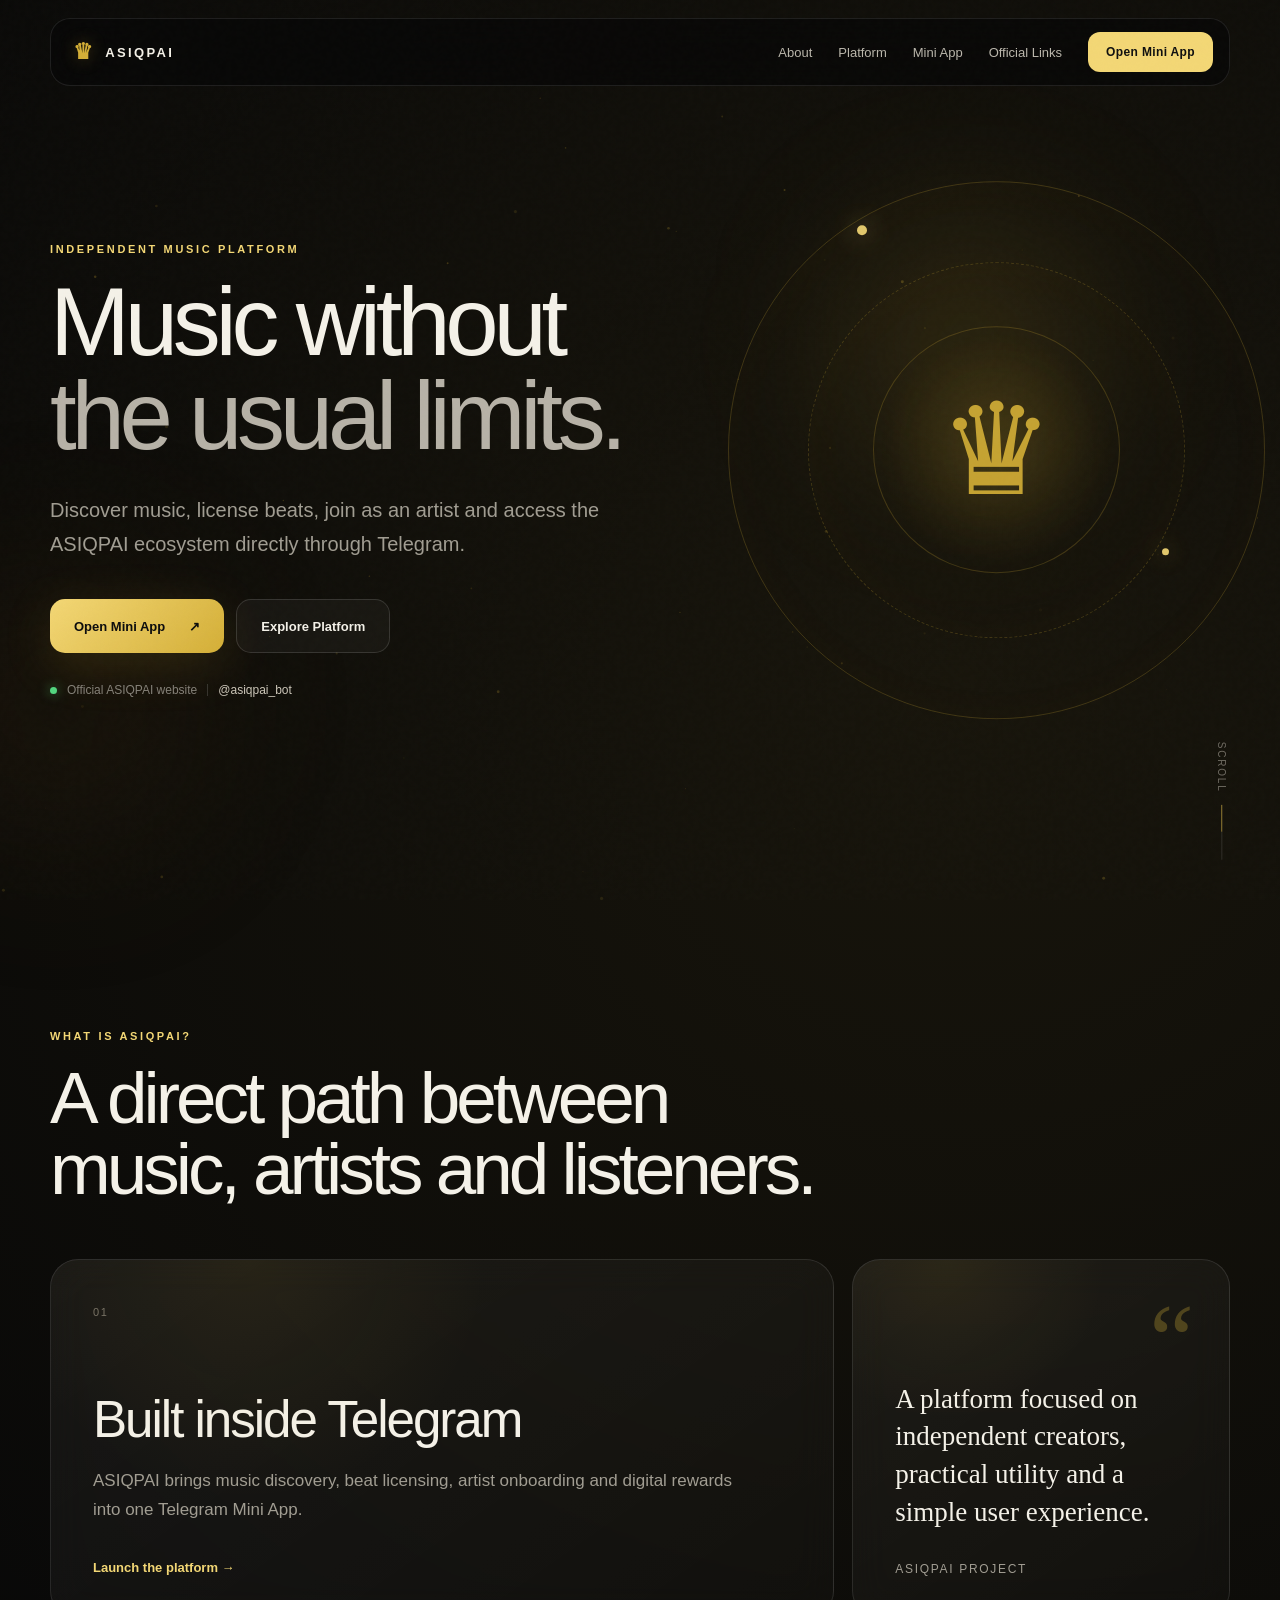
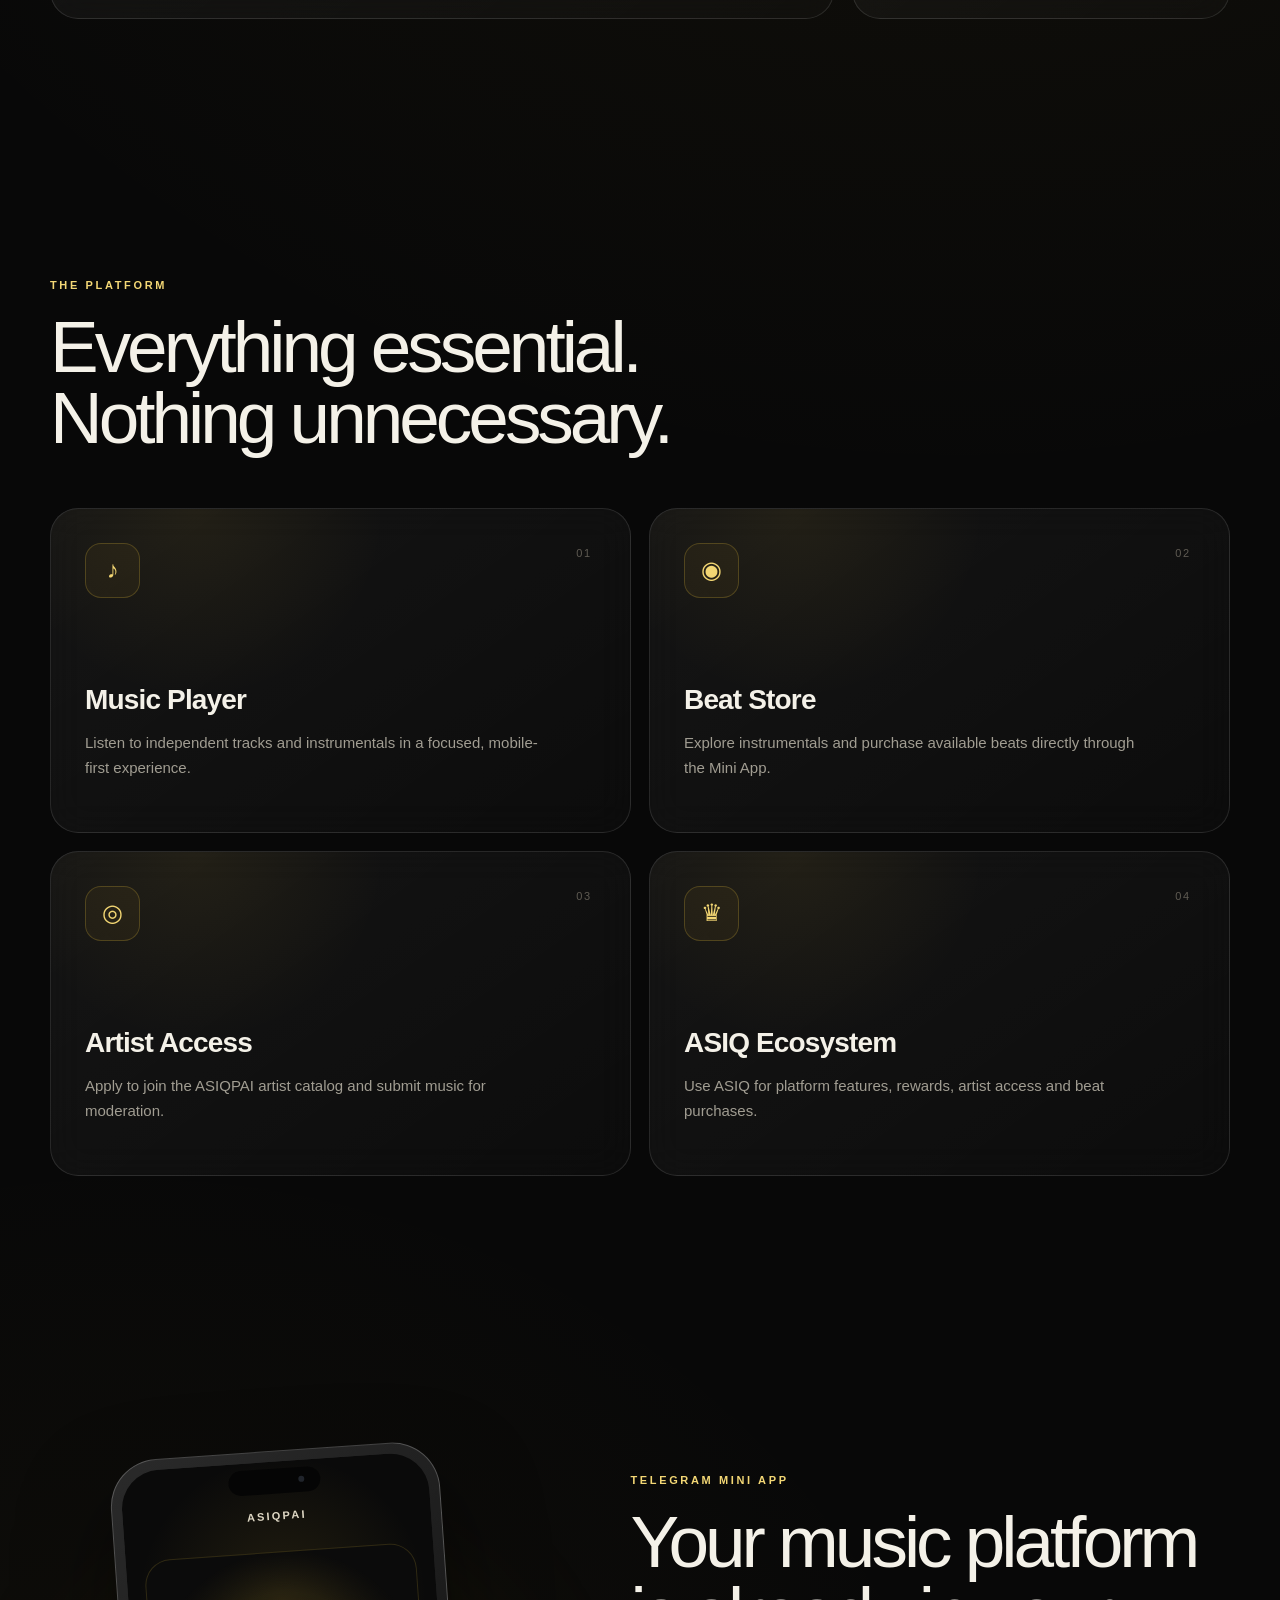
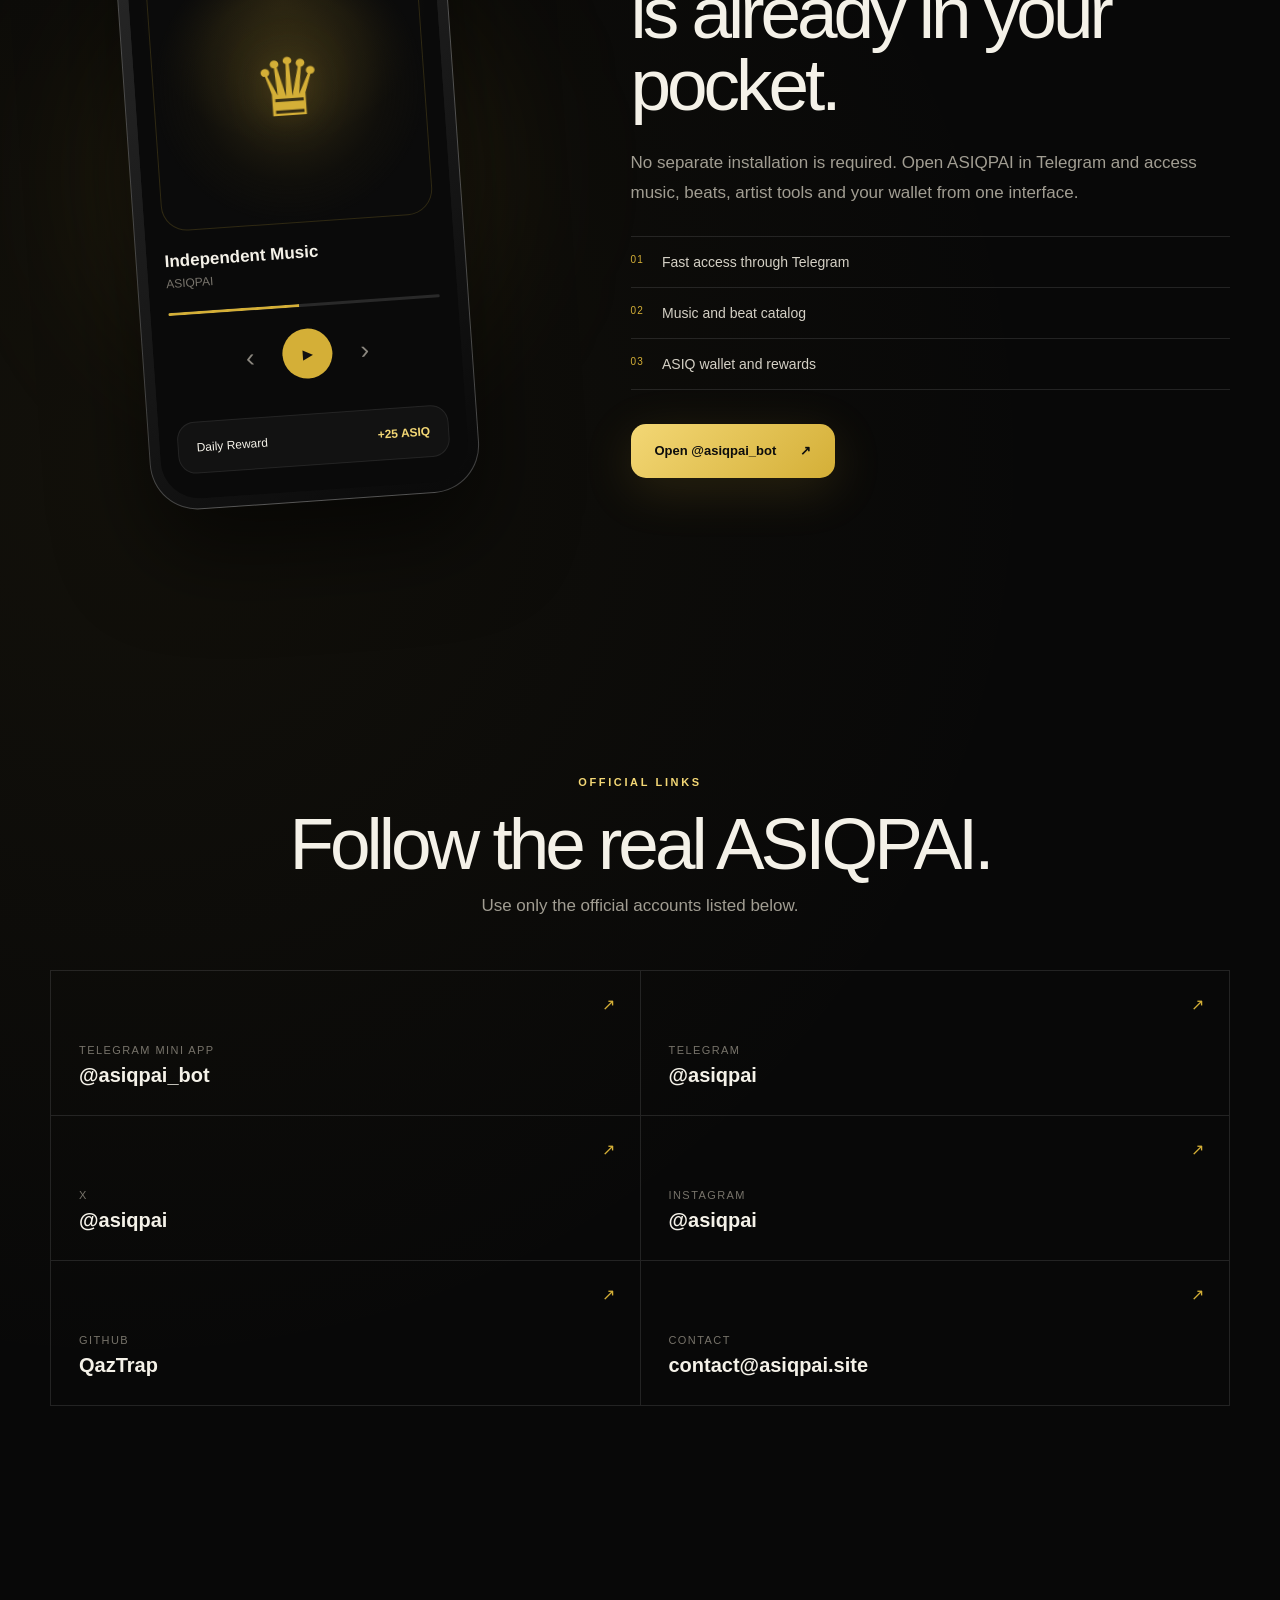
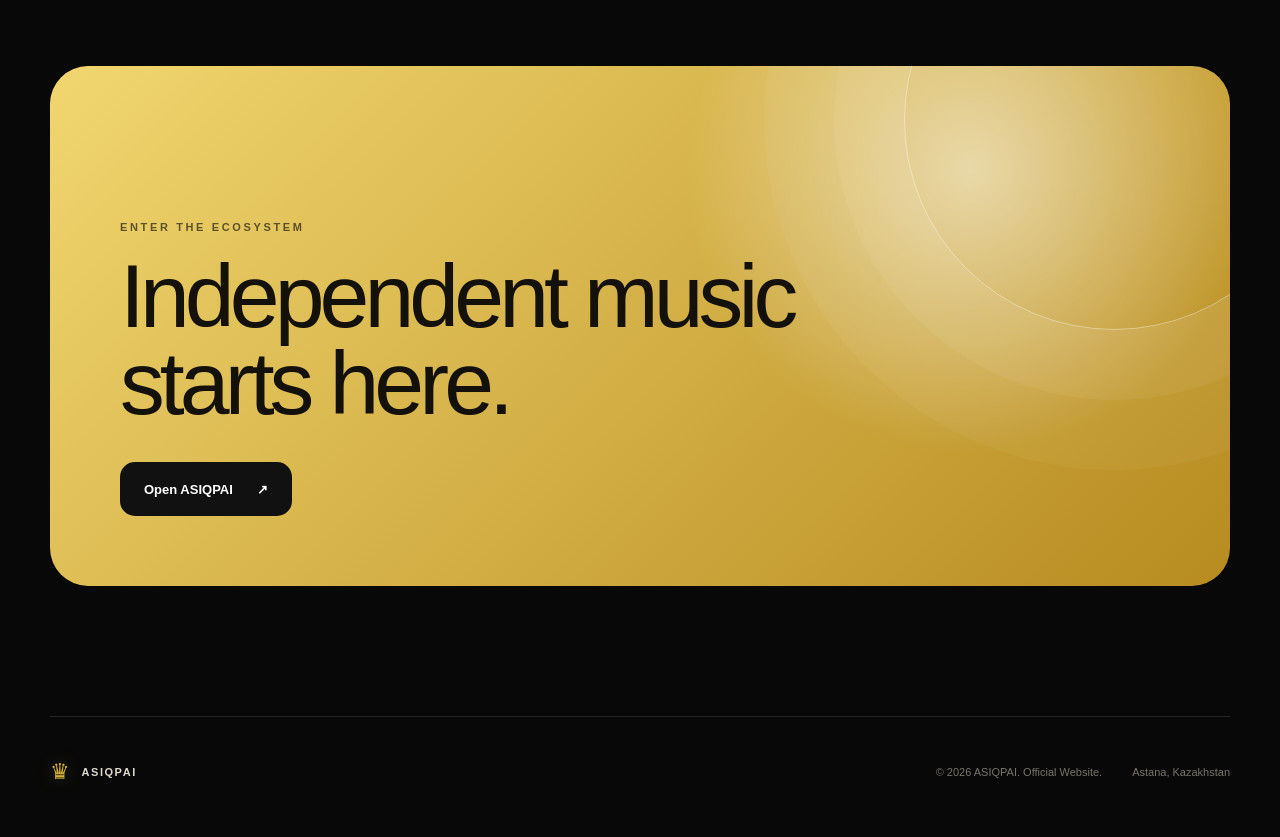
==== index.html @ 66d3ef9f "Add files via upload" ====
<!DOCTYPE html>
<html lang="en">
<head>
  <meta charset="UTF-8" />
  <meta name="viewport" content="width=device-width, initial-scale=1.0" />
  <meta name="theme-color" content="#080808" />
  <meta name="description" content="ASIQPAI is an independent music platform for artists, listeners and beat creators, available through Telegram Mini App." />
  <meta property="og:title" content="ASIQPAI — Independent Music Platform" />
  <meta property="og:description" content="Music, beats, artists and the ASIQ ecosystem inside Telegram." />
  <meta property="og:type" content="website" />
  <meta property="og:url" content="https://asiqpai.site/" />
  <title>ASIQPAI — Independent Music Platform</title>

  <link rel="icon" href="images/favicon.svg" type="image/svg+xml" />
  <link rel="stylesheet" href="css/style.css" />
</head>
<body>
  <canvas id="particles" aria-hidden="true"></canvas>

  <header class="site-header">
    <a class="brand" href="#top" aria-label="ASIQPAI home">
      <span class="brand-crown">♛</span>
      <span>ASIQPAI</span>
    </a>

    <button class="menu-toggle" type="button" aria-label="Open navigation" aria-expanded="false">
      <span></span><span></span>
    </button>

    <nav class="nav" aria-label="Main navigation">
      <a href="#about">About</a>
      <a href="#platform">Platform</a>
      <a href="#mini-app">Mini App</a>
      <a href="#official-links">Official Links</a>
    </nav>

    <a class="header-cta" href="https://t.me/asiqpai_bot" target="_blank" rel="noopener">
      Open Mini App
    </a>
  </header>

  <main id="top">
    <section class="hero section">
      <div class="hero-glow hero-glow-one"></div>
      <div class="hero-glow hero-glow-two"></div>

      <div class="hero-orbit" aria-hidden="true">
        <div class="orbit-ring orbit-ring-one"></div>
        <div class="orbit-ring orbit-ring-two"></div>
        <div class="orbit-core">♛</div>
      </div>

      <div class="hero-copy reveal">
        <p class="eyebrow">Independent Music Platform</p>
        <h1>Music without<br /><span>the usual limits.</span></h1>
        <p class="hero-text">
          Discover music, license beats, join as an artist and access the ASIQPAI ecosystem directly through Telegram.
        </p>

        <div class="hero-actions">
          <a class="button button-primary" href="https://t.me/asiqpai_bot" target="_blank" rel="noopener">
            Open Mini App
            <span>↗</span>
          </a>
          <a class="button button-secondary" href="#about">Explore Platform</a>
        </div>

        <div class="hero-proof">
          <span class="status-dot"></span>
          <span>Official ASIQPAI website</span>
          <span class="divider"></span>
          <a href="https://t.me/asiqpai_bot" target="_blank" rel="noopener">@asiqpai_bot</a>
        </div>
      </div>

      <div class="scroll-hint" aria-hidden="true">
        <span>Scroll</span>
        <div class="scroll-line"></div>
      </div>
    </section>

    <section class="section about" id="about">
      <div class="section-heading reveal">
        <p class="eyebrow">What is ASIQPAI?</p>
        <h2>A direct path between music, artists and listeners.</h2>
      </div>

      <div class="about-grid">
        <article class="glass-card about-main reveal">
          <span class="card-number">01</span>
          <h3>Built inside Telegram</h3>
          <p>
            ASIQPAI brings music discovery, beat licensing, artist onboarding and digital rewards into one Telegram Mini App.
          </p>
          <a href="https://t.me/asiqpai_bot" target="_blank" rel="noopener">Launch the platform →</a>
        </article>

        <article class="glass-card quote-card reveal">
          <div class="quote-mark">“</div>
          <p>
            A platform focused on independent creators, practical utility and a simple user experience.
          </p>
          <span>ASIQPAI Project</span>
        </article>
      </div>
    </section>

    <section class="section platform" id="platform">
      <div class="section-heading reveal">
        <p class="eyebrow">The platform</p>
        <h2>Everything essential.<br />Nothing unnecessary.</h2>
      </div>

      <div class="feature-grid">
        <article class="feature-card reveal">
          <div class="feature-icon">♪</div>
          <span class="feature-index">01</span>
          <h3>Music Player</h3>
          <p>Listen to independent tracks and instrumentals in a focused, mobile-first experience.</p>
        </article>

        <article class="feature-card reveal">
          <div class="feature-icon">◉</div>
          <span class="feature-index">02</span>
          <h3>Beat Store</h3>
          <p>Explore instrumentals and purchase available beats directly through the Mini App.</p>
        </article>

        <article class="feature-card reveal">
          <div class="feature-icon">◎</div>
          <span class="feature-index">03</span>
          <h3>Artist Access</h3>
          <p>Apply to join the ASIQPAI artist catalog and submit music for moderation.</p>
        </article>

        <article class="feature-card reveal">
          <div class="feature-icon">♛</div>
          <span class="feature-index">04</span>
          <h3>ASIQ Ecosystem</h3>
          <p>Use ASIQ for platform features, rewards, artist access and beat purchases.</p>
        </article>
      </div>
    </section>

    <section class="section mini-app" id="mini-app">
      <div class="phone-wrap reveal">
        <div class="phone-glow"></div>
        <div class="phone">
          <div class="phone-top">
            <span></span>
          </div>
          <div class="phone-screen">
            <div class="app-brand">ASIQPAI</div>
            <div class="app-cover">
              <div class="app-crown">♛</div>
            </div>
            <div class="app-track">
              <strong>Independent Music</strong>
              <span>ASIQPAI</span>
            </div>
            <div class="app-progress"><span></span></div>
            <div class="app-controls">
              <span>‹</span><button>▶</button><span>›</span>
            </div>
            <div class="app-card">
              <span>Daily Reward</span>
              <strong>+25 ASIQ</strong>
            </div>
          </div>
        </div>
      </div>

      <div class="mini-copy reveal">
        <p class="eyebrow">Telegram Mini App</p>
        <h2>Your music platform is already in your pocket.</h2>
        <p>
          No separate installation is required. Open ASIQPAI in Telegram and access music, beats, artist tools and your wallet from one interface.
        </p>

        <ul class="mini-list">
          <li><span>01</span> Fast access through Telegram</li>
          <li><span>02</span> Music and beat catalog</li>
          <li><span>03</span> ASIQ wallet and rewards</li>
        </ul>

        <a class="button button-primary" href="https://t.me/asiqpai_bot" target="_blank" rel="noopener">
          Open @asiqpai_bot
          <span>↗</span>
        </a>
      </div>
    </section>

    <section class="section links-section" id="official-links">
      <div class="section-heading centered reveal">
        <p class="eyebrow">Official links</p>
        <h2>Follow the real ASIQPAI.</h2>
        <p>Use only the official accounts listed below.</p>
      </div>

      <div class="social-grid reveal">
        <a href="https://t.me/asiqpai_bot" target="_blank" rel="noopener">
          <span>Telegram Mini App</span><strong>@asiqpai_bot</strong><i>↗</i>
        </a>
        <a href="https://t.me/asiqpai" target="_blank" rel="noopener">
          <span>Telegram</span><strong>@asiqpai</strong><i>↗</i>
        </a>
        <a href="https://x.com/asiqpai" target="_blank" rel="noopener">
          <span>X</span><strong>@asiqpai</strong><i>↗</i>
        </a>
        <a href="https://instagram.com/asiqpai" target="_blank" rel="noopener">
          <span>Instagram</span><strong>@asiqpai</strong><i>↗</i>
        </a>
        <a href="https://github.com/QazTrap" target="_blank" rel="noopener">
          <span>GitHub</span><strong>QazTrap</strong><i>↗</i>
        </a>
        <a href="mailto:contact@asiqpai.site">
          <span>Contact</span><strong>contact@asiqpai.site</strong><i>↗</i>
        </a>
      </div>
    </section>

    <section class="section final-cta">
      <div class="final-card reveal">
        <div class="final-shine"></div>
        <p class="eyebrow">Enter the ecosystem</p>
        <h2>Independent music starts here.</h2>
        <a class="button button-light" href="https://t.me/asiqpai_bot" target="_blank" rel="noopener">
          Open ASIQPAI
          <span>↗</span>
        </a>
      </div>
    </section>
  </main>

  <footer>
    <div class="footer-brand">
      <span class="brand-crown">♛</span>
      <strong>ASIQPAI</strong>
    </div>
    <p>© 2026 ASIQPAI. Official Website.</p>
    <p>Astana, Kazakhstan</p>
  </footer>

  <script src="js/app.js"></script>
</body>
</html>
---- css/style.css ----
:root {
  --bg: #080808;
  --bg-soft: #0d0d0d;
  --text: #f4f1e8;
  --muted: #a19d92;
  --gold: #d4af37;
  --gold-light: #f3d775;
  --line: rgba(255,255,255,.11);
  --glass: rgba(255,255,255,.045);
  --radius: 28px;
  --max: 1180px;
}

* {
  box-sizing: border-box;
}

html {
  scroll-behavior: smooth;
}

body {
  margin: 0;
  color: var(--text);
  background:
    radial-gradient(circle at 75% 12%, rgba(212,175,55,.08), transparent 28%),
    radial-gradient(circle at 10% 65%, rgba(212,175,55,.05), transparent 24%),
    var(--bg);
  font-family: Inter, ui-sans-serif, -apple-system, BlinkMacSystemFont, "Segoe UI", sans-serif;
  overflow-x: hidden;
}

body::before {
  content: "";
  position: fixed;
  inset: 0;
  pointer-events: none;
  opacity: .025;
  background-image: url("data:image/svg+xml,%3Csvg viewBox='0 0 180 180' xmlns='http://www.w3.org/2000/svg'%3E%3Cfilter id='n'%3E%3CfeTurbulence type='fractalNoise' baseFrequency='.9' numOctaves='4' stitchTiles='stitch'/%3E%3C/filter%3E%3Crect width='100%25' height='100%25' filter='url(%23n)' opacity='.65'/%3E%3C/svg%3E");
  z-index: 100;
}

a {
  color: inherit;
  text-decoration: none;
}

button,
a {
  -webkit-tap-highlight-color: transparent;
}

#particles {
  position: fixed;
  inset: 0;
  width: 100%;
  height: 100%;
  pointer-events: none;
  opacity: .5;
  z-index: 0;
}

.site-header {
  position: fixed;
  top: 18px;
  left: 50%;
  transform: translateX(-50%);
  width: min(calc(100% - 32px), var(--max));
  height: 68px;
  padding: 0 16px 0 22px;
  display: flex;
  align-items: center;
  gap: 26px;
  border: 1px solid rgba(255,255,255,.09);
  border-radius: 20px;
  background: rgba(8,8,8,.72);
  backdrop-filter: blur(22px);
  z-index: 50;
  transition: background .3s ease, border-color .3s ease;
}

.site-header.scrolled {
  background: rgba(8,8,8,.91);
  border-color: rgba(212,175,55,.2);
}

.brand {
  display: flex;
  align-items: center;
  gap: 10px;
  font-size: 13px;
  font-weight: 800;
  letter-spacing: .18em;
}

.brand-crown {
  color: var(--gold);
  font-size: 22px;
  filter: drop-shadow(0 0 8px rgba(212,175,55,.28));
}

.nav {
  display: flex;
  align-items: center;
  gap: 26px;
  margin-left: auto;
}

.nav a {
  color: #bbb7ac;
  font-size: 13px;
  transition: color .2s ease;
}

.nav a:hover {
  color: var(--text);
}

.header-cta {
  padding: 13px 18px;
  color: #101010;
  background: var(--gold-light);
  border-radius: 12px;
  font-size: 12px;
  font-weight: 800;
  letter-spacing: .03em;
}

.menu-toggle {
  display: none;
  border: 0;
  background: none;
}

.section {
  position: relative;
  width: min(calc(100% - 42px), var(--max));
  margin: 0 auto;
  z-index: 1;
}

.hero {
  min-height: 100svh;
  display: flex;
  align-items: center;
  padding: 130px 0 90px;
}

.hero-copy {
  position: relative;
  width: min(720px, 67%);
  z-index: 4;
}

.eyebrow {
  margin: 0 0 20px;
  color: var(--gold-light);
  font-size: 11px;
  font-weight: 800;
  letter-spacing: .24em;
  text-transform: uppercase;
}

.hero h1,
.section-heading h2,
.mini-copy h2,
.final-card h2 {
  margin: 0;
  font-weight: 500;
  letter-spacing: -.055em;
  line-height: .98;
}

.hero h1 {
  font-size: clamp(58px, 7.5vw, 112px);
}

.hero h1 span {
  color: #b7b2a7;
}

.hero-text {
  max-width: 630px;
  margin: 30px 0 0;
  color: var(--muted);
  font-size: clamp(16px, 2vw, 20px);
  line-height: 1.7;
}

.hero-actions {
  display: flex;
  flex-wrap: wrap;
  gap: 12px;
  margin-top: 38px;
}

.button {
  min-height: 54px;
  padding: 0 24px;
  display: inline-flex;
  align-items: center;
  justify-content: center;
  gap: 24px;
  border-radius: 15px;
  font-size: 13px;
  font-weight: 800;
  transition: transform .25s ease, box-shadow .25s ease, border-color .25s ease;
}

.button:hover {
  transform: translateY(-3px);
}

.button-primary {
  color: #0d0d0d;
  background: linear-gradient(135deg, var(--gold-light), var(--gold));
  box-shadow: 0 12px 50px rgba(212,175,55,.15);
}

.button-primary:hover {
  box-shadow: 0 18px 60px rgba(212,175,55,.25);
}

.button-secondary {
  color: var(--text);
  border: 1px solid rgba(255,255,255,.13);
  background: rgba(255,255,255,.035);
}

.button-secondary:hover {
  border-color: rgba(212,175,55,.38);
}

.hero-proof {
  margin-top: 30px;
  display: flex;
  align-items: center;
  flex-wrap: wrap;
  gap: 10px;
  color: #858178;
  font-size: 12px;
}

.hero-proof a {
  color: #ccc6b8;
}

.status-dot {
  width: 7px;
  height: 7px;
  border-radius: 50%;
  background: #52d67f;
  box-shadow: 0 0 12px rgba(82,214,127,.65);
}

.divider {
  width: 1px;
  height: 12px;
  background: rgba(255,255,255,.15);
}

.hero-orbit {
  position: absolute;
  right: -3%;
  top: 50%;
  width: clamp(320px, 42vw, 620px);
  aspect-ratio: 1;
  transform: translateY(-50%);
  display: grid;
  place-items: center;
  opacity: .92;
}

.orbit-ring {
  position: absolute;
  inset: 0;
  border: 1px solid rgba(212,175,55,.24);
  border-radius: 50%;
  box-shadow: inset 0 0 70px rgba(212,175,55,.03);
}

.orbit-ring-one {
  animation: spin 22s linear infinite;
}

.orbit-ring-one::before,
.orbit-ring-two::before {
  content: "";
  position: absolute;
  width: 10px;
  height: 10px;
  top: 8%;
  left: 24%;
  border-radius: 50%;
  background: var(--gold-light);
  box-shadow: 0 0 25px rgba(243,215,117,.7);
}

.orbit-ring-two {
  inset: 15%;
  border-style: dashed;
  animation: spinReverse 16s linear infinite;
}

.orbit-ring-two::before {
  top: auto;
  left: auto;
  right: 4%;
  bottom: 22%;
  width: 7px;
  height: 7px;
}

.orbit-core {
  width: 46%;
  aspect-ratio: 1;
  display: grid;
  place-items: center;
  border: 1px solid rgba(212,175,55,.24);
  border-radius: 50%;
  color: var(--gold);
  font-size: clamp(72px, 10vw, 145px);
  background:
    radial-gradient(circle, rgba(212,175,55,.16), rgba(212,175,55,.02) 58%, transparent 70%);
  filter: drop-shadow(0 0 45px rgba(212,175,55,.15));
}

.hero-glow {
  position: absolute;
  border-radius: 50%;
  filter: blur(80px);
  pointer-events: none;
}

.hero-glow-one {
  width: 240px;
  height: 240px;
  right: 12%;
  top: 25%;
  background: rgba(212,175,55,.15);
}

.hero-glow-two {
  width: 300px;
  height: 300px;
  left: -12%;
  bottom: 5%;
  background: rgba(119,82,17,.09);
}

.scroll-hint {
  position: absolute;
  right: 8px;
  bottom: 35px;
  display: flex;
  align-items: center;
  gap: 12px;
  color: #6f6b62;
  font-size: 10px;
  letter-spacing: .18em;
  text-transform: uppercase;
  transform: rotate(90deg);
  transform-origin: right center;
}

.scroll-line {
  width: 55px;
  height: 1px;
  overflow: hidden;
  background: rgba(255,255,255,.12);
}

.scroll-line::after {
  content: "";
  display: block;
  width: 50%;
  height: 100%;
  background: var(--gold);
  animation: scan 2s ease-in-out infinite;
}

.about,
.platform,
.mini-app,
.links-section,
.final-cta {
  padding: 130px 0;
}

.section-heading {
  max-width: 820px;
  margin-bottom: 54px;
}

.section-heading h2,
.mini-copy h2,
.final-card h2 {
  font-size: clamp(44px, 5.7vw, 78px);
}

.section-heading.centered {
  margin-left: auto;
  margin-right: auto;
  text-align: center;
}

.section-heading.centered > p:last-child {
  color: var(--muted);
  font-size: 17px;
}

.about-grid {
  display: grid;
  grid-template-columns: 1.35fr .65fr;
  gap: 18px;
}

.glass-card,
.feature-card {
  position: relative;
  overflow: hidden;
  border: 1px solid var(--line);
  background: linear-gradient(145deg, rgba(255,255,255,.055), rgba(255,255,255,.02));
  backdrop-filter: blur(18px);
}

.glass-card::before,
.feature-card::before {
  content: "";
  position: absolute;
  inset: 0;
  background: radial-gradient(circle at 25% 0%, rgba(212,175,55,.08), transparent 35%);
  pointer-events: none;
}

.glass-card {
  min-height: 340px;
  padding: 42px;
  border-radius: var(--radius);
}

.card-number {
  display: inline-block;
  color: #777267;
  font-size: 11px;
  letter-spacing: .15em;
}

.about-main h3 {
  max-width: 500px;
  margin: 70px 0 18px;
  font-size: clamp(32px, 4vw, 54px);
  font-weight: 500;
  letter-spacing: -.04em;
}

.about-main p {
  max-width: 650px;
  color: var(--muted);
  font-size: 17px;
  line-height: 1.7;
}

.about-main a {
  display: inline-block;
  margin-top: 18px;
  color: var(--gold-light);
  font-size: 13px;
  font-weight: 700;
}

.quote-card {
  display: flex;
  flex-direction: column;
  justify-content: flex-end;
}

.quote-mark {
  position: absolute;
  top: 30px;
  right: 35px;
  color: rgba(212,175,55,.3);
  font-family: Georgia, serif;
  font-size: 100px;
  line-height: 1;
}

.quote-card p {
  margin: 0 0 30px;
  font-family: Georgia, serif;
  font-size: 27px;
  line-height: 1.4;
}

.quote-card span {
  color: var(--muted);
  font-size: 12px;
  letter-spacing: .14em;
  text-transform: uppercase;
}

.feature-grid {
  display: grid;
  grid-template-columns: repeat(2, 1fr);
  gap: 18px;
}

.feature-card {
  min-height: 325px;
  padding: 34px;
  border-radius: var(--radius);
  transition: transform .35s ease, border-color .35s ease;
}

.feature-card:hover {
  transform: translateY(-7px);
  border-color: rgba(212,175,55,.28);
}

.feature-icon {
  width: 55px;
  height: 55px;
  display: grid;
  place-items: center;
  border: 1px solid rgba(212,175,55,.25);
  border-radius: 16px;
  color: var(--gold-light);
  background: rgba(212,175,55,.06);
  font-size: 24px;
}

.feature-index {
  position: absolute;
  top: 38px;
  right: 38px;
  color: #5f5b53;
  font-size: 11px;
  letter-spacing: .16em;
}

.feature-card h3 {
  margin: 86px 0 14px;
  font-size: 28px;
  font-weight: 550;
  letter-spacing: -.03em;
}

.feature-card p {
  max-width: 470px;
  margin: 0;
  color: var(--muted);
  font-size: 15px;
  line-height: 1.7;
}

.mini-app {
  display: grid;
  grid-template-columns: .9fr 1.1fr;
  align-items: center;
  gap: 90px;
}

.phone-wrap {
  position: relative;
  min-height: 680px;
  display: grid;
  place-items: center;
}

.phone-glow {
  position: absolute;
  width: 70%;
  aspect-ratio: 1;
  border-radius: 50%;
  background: rgba(212,175,55,.15);
  filter: blur(90px);
}

.phone {
  position: relative;
  width: min(330px, 78vw);
  padding: 10px;
  border: 1px solid rgba(255,255,255,.22);
  border-radius: 48px;
  background: linear-gradient(145deg, #2a2a2a, #090909);
  box-shadow: 0 45px 90px rgba(0,0,0,.55);
  transform: rotate(-4deg);
  z-index: 2;
}

.phone-top {
  position: absolute;
  top: 17px;
  left: 50%;
  width: 92px;
  height: 25px;
  transform: translateX(-50%);
  border-radius: 20px;
  background: #050505;
  z-index: 3;
}

.phone-top span {
  position: absolute;
  right: 16px;
  top: 9px;
  width: 6px;
  height: 6px;
  border-radius: 50%;
  background: #20242b;
}

.phone-screen {
  min-height: 630px;
  padding: 48px 18px 20px;
  overflow: hidden;
  border-radius: 39px;
  background:
    radial-gradient(circle at 50% 22%, rgba(212,175,55,.12), transparent 28%),
    #0a0a0a;
}

.app-brand {
  text-align: center;
  color: #dfd8c5;
  font-size: 11px;
  font-weight: 800;
  letter-spacing: .2em;
}

.app-cover {
  width: 100%;
  aspect-ratio: 1;
  margin: 30px 0 20px;
  display: grid;
  place-items: center;
  border: 1px solid rgba(212,175,55,.18);
  border-radius: 26px;
  background:
    radial-gradient(circle, rgba(212,175,55,.18), rgba(212,175,55,.03) 50%, #0b0b0b 72%);
}

.app-crown {
  color: var(--gold);
  font-size: 80px;
  filter: drop-shadow(0 0 22px rgba(212,175,55,.22));
}

.app-track {
  display: flex;
  flex-direction: column;
  gap: 5px;
}

.app-track strong {
  font-size: 17px;
}

.app-track span {
  color: #77736b;
  font-size: 12px;
}

.app-progress {
  height: 3px;
  margin: 22px 0;
  overflow: hidden;
  border-radius: 4px;
  background: #292929;
}

.app-progress span {
  display: block;
  width: 48%;
  height: 100%;
  background: var(--gold);
}

.app-controls {
  display: flex;
  justify-content: center;
  align-items: center;
  gap: 28px;
  color: #8b877f;
  font-size: 26px;
}

.app-controls button {
  width: 50px;
  height: 50px;
  border: 0;
  border-radius: 50%;
  background: var(--gold);
  color: #111;
}

.app-card {
  margin-top: 35px;
  padding: 18px;
  display: flex;
  justify-content: space-between;
  border: 1px solid rgba(255,255,255,.08);
  border-radius: 18px;
  background: rgba(255,255,255,.035);
  font-size: 12px;
}

.app-card strong {
  color: var(--gold-light);
}

.mini-copy > p:not(.eyebrow) {
  max-width: 590px;
  margin: 28px 0;
  color: var(--muted);
  font-size: 17px;
  line-height: 1.75;
}

.mini-list {
  margin: 0 0 34px;
  padding: 0;
  list-style: none;
  border-top: 1px solid var(--line);
}

.mini-list li {
  padding: 17px 0;
  display: flex;
  gap: 18px;
  border-bottom: 1px solid var(--line);
  color: #d4d0c5;
  font-size: 14px;
}

.mini-list span {
  color: var(--gold);
  font-size: 10px;
  letter-spacing: .12em;
}

.social-grid {
  display: grid;
  grid-template-columns: repeat(2, 1fr);
  border-top: 1px solid var(--line);
  border-left: 1px solid var(--line);
}

.social-grid a {
  position: relative;
  min-height: 145px;
  padding: 28px;
  display: flex;
  flex-direction: column;
  justify-content: flex-end;
  border-right: 1px solid var(--line);
  border-bottom: 1px solid var(--line);
  transition: background .3s ease;
}

.social-grid a:hover {
  background: rgba(212,175,55,.045);
}

.social-grid span {
  color: #77736a;
  font-size: 11px;
  text-transform: uppercase;
  letter-spacing: .13em;
}

.social-grid strong {
  margin-top: 8px;
  font-size: 20px;
  font-weight: 550;
}

.social-grid i {
  position: absolute;
  top: 24px;
  right: 25px;
  color: var(--gold);
  font-style: normal;
}

.final-card {
  position: relative;
  min-height: 520px;
  padding: 70px;
  overflow: hidden;
  display: flex;
  flex-direction: column;
  justify-content: flex-end;
  border-radius: 38px;
  color: #14110a;
  background:
    radial-gradient(circle at 78% 20%, rgba(255,255,255,.55), transparent 28%),
    linear-gradient(135deg, #f1d66f, #b78b20);
}

.final-card h2 {
  max-width: 750px;
  font-size: clamp(52px, 7vw, 96px);
}

.final-card .eyebrow {
  color: rgba(20,17,10,.65);
}

.button-light {
  width: fit-content;
  margin-top: 34px;
  background: #111;
  color: #fff;
}

.final-shine {
  position: absolute;
  top: -30%;
  right: -8%;
  width: 420px;
  aspect-ratio: 1;
  border: 1px solid rgba(255,255,255,.4);
  border-radius: 50%;
  box-shadow: 0 0 0 70px rgba(255,255,255,.05), 0 0 0 140px rgba(255,255,255,.035);
}

footer {
  width: min(calc(100% - 42px), var(--max));
  margin: 0 auto;
  padding: 38px 0 48px;
  display: grid;
  grid-template-columns: 1fr auto auto;
  align-items: center;
  gap: 30px;
  border-top: 1px solid var(--line);
  color: #77736b;
  font-size: 11px;
}

.footer-brand {
  display: flex;
  align-items: center;
  gap: 10px;
  color: #ded9cc;
  letter-spacing: .14em;
}

.reveal {
  opacity: 0;
  transform: translateY(26px);
  transition: opacity .85s ease, transform .85s cubic-bezier(.2,.75,.2,1);
}

.reveal.visible {
  opacity: 1;
  transform: translateY(0);
}

@keyframes spin {
  to { transform: rotate(360deg); }
}

@keyframes spinReverse {
  to { transform: rotate(-360deg); }
}

@keyframes scan {
  0% { transform: translateX(-120%); }
  50%, 100% { transform: translateX(240%); }
}

@media (max-width: 900px) {
  .site-header {
    height: 62px;
  }

  .nav,
  .header-cta {
    display: none;
  }

  .menu-toggle {
    margin-left: auto;
    width: 38px;
    height: 38px;
    display: grid;
    place-content: center;
    gap: 6px;
  }

  .menu-toggle span {
    width: 19px;
    height: 1px;
    background: #ddd8cc;
  }

  .nav.open {
    position: absolute;
    top: 72px;
    left: 0;
    width: 100%;
    padding: 18px;
    display: flex;
    flex-direction: column;
    align-items: stretch;
    border: 1px solid var(--line);
    border-radius: 18px;
    background: rgba(8,8,8,.96);
  }

  .nav.open a {
    padding: 13px;
  }

  .hero-copy {
    width: 100%;
  }

  .hero-orbit {
    right: -35%;
    top: 30%;
    opacity: .3;
  }

  .about-grid,
  .mini-app {
    grid-template-columns: 1fr;
  }

  .mini-app {
    gap: 40px;
  }

  .phone-wrap {
    order: 2;
    min-height: 650px;
  }

  .feature-grid {
    grid-template-columns: 1fr;
  }

  footer {
    grid-template-columns: 1fr;
    gap: 12px;
  }
}

@media (max-width: 600px) {
  .section {
    width: min(calc(100% - 28px), var(--max));
  }

  .hero {
    min-height: 920px;
    align-items: flex-start;
    padding-top: 150px;
  }

  .hero h1 {
    font-size: clamp(50px, 15vw, 70px);
  }

  .hero-text {
    font-size: 16px;
  }

  .hero-actions {
    flex-direction: column;
  }

  .button {
    width: 100%;
  }

  .scroll-hint {
    display: none;
  }

  .about,
  .platform,
  .mini-app,
  .links-section,
  .final-cta {
    padding: 90px 0;
  }

  .section-heading {
    margin-bottom: 38px;
  }

  .section-heading h2,
  .mini-copy h2 {
    font-size: 45px;
  }

  .about-grid {
    gap: 12px;
  }

  .glass-card,
  .feature-card {
    padding: 26px;
    border-radius: 22px;
  }

  .about-main h3 {
    margin-top: 65px;
    font-size: 36px;
  }

  .quote-card p {
    font-size: 23px;
  }

  .feature-card {
    min-height: 295px;
  }

  .feature-card h3 {
    margin-top: 72px;
  }

  .social-grid {
    grid-template-columns: 1fr;
  }

  .final-card {
    min-height: 470px;
    padding: 32px 24px;
    border-radius: 26px;
  }

  .final-card h2 {
    font-size: 53px;
  }

  footer {
    width: min(calc(100% - 28px), var(--max));
  }
}

@media (prefers-reduced-motion: reduce) {
  html { scroll-behavior: auto; }
  *, *::before, *::after {
    animation-duration: .01ms !important;
    animation-iteration-count: 1 !important;
    transition-duration: .01ms !important;
  }
}
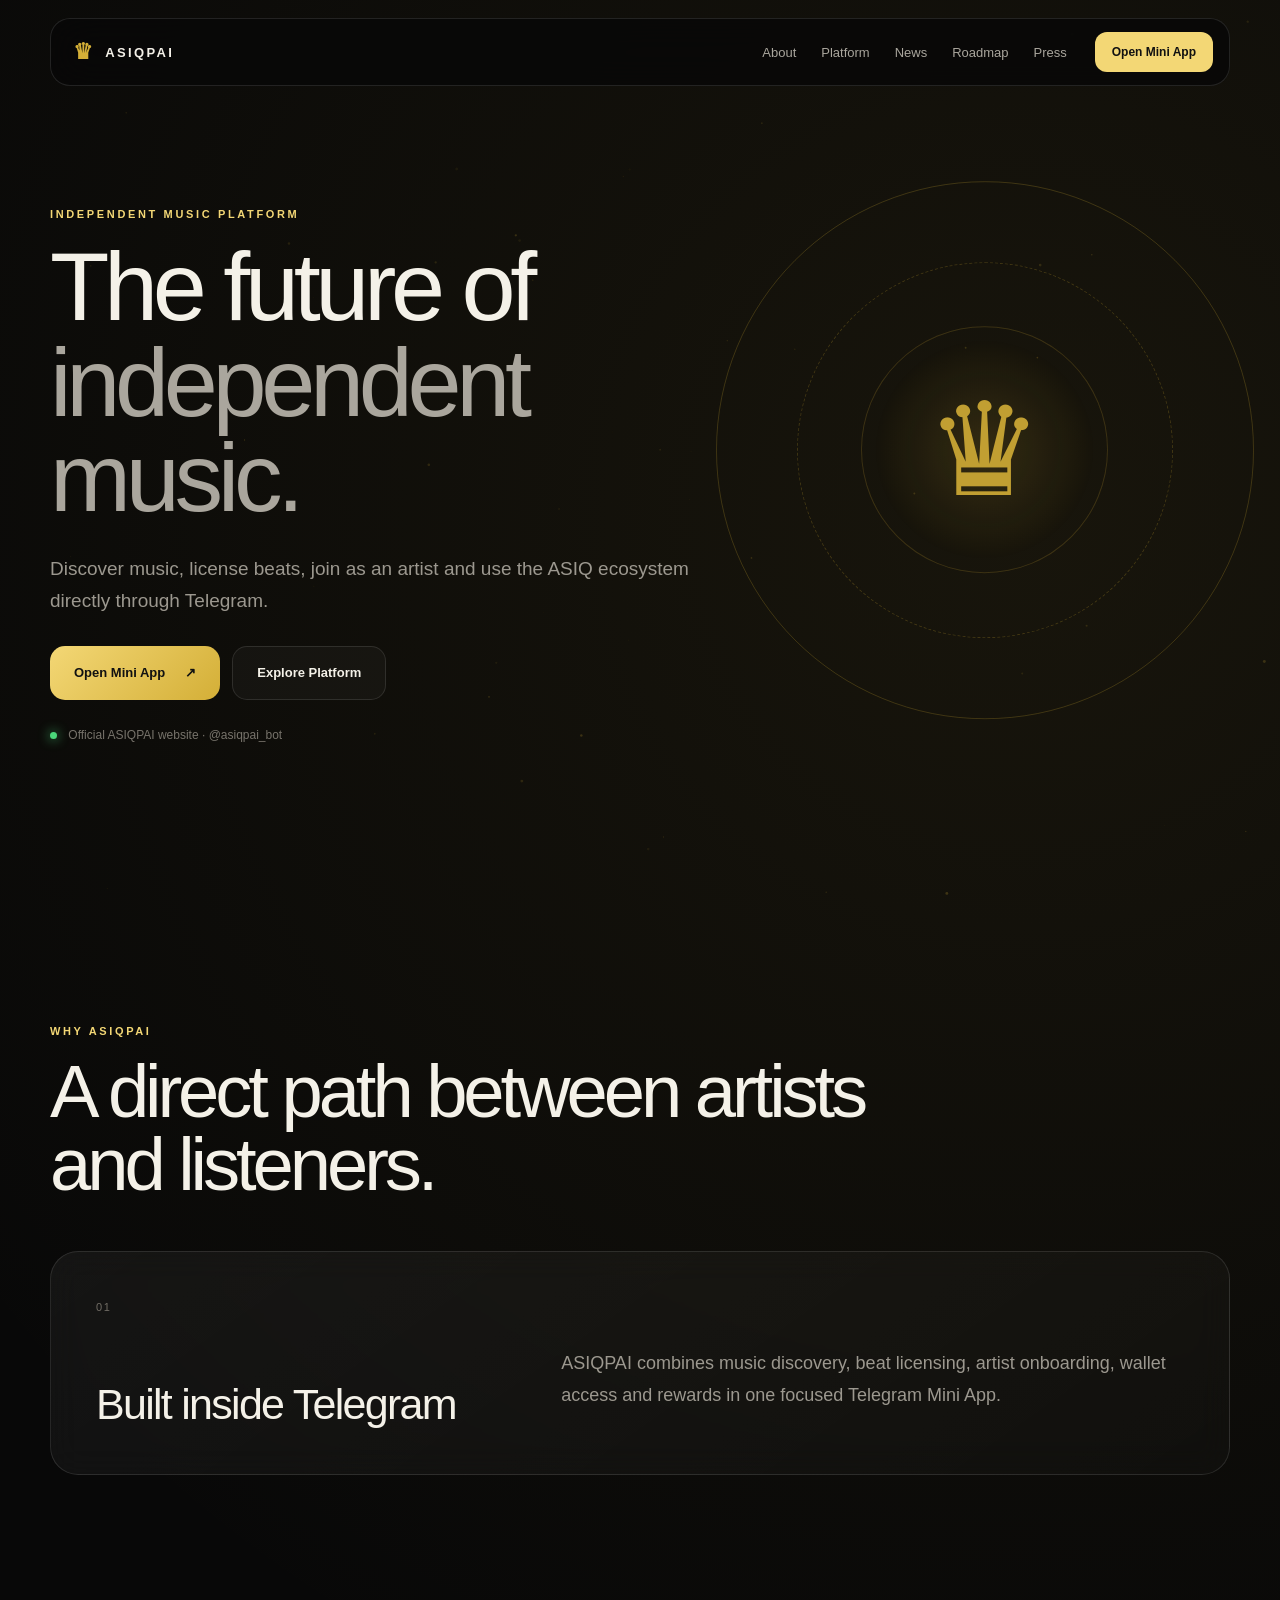
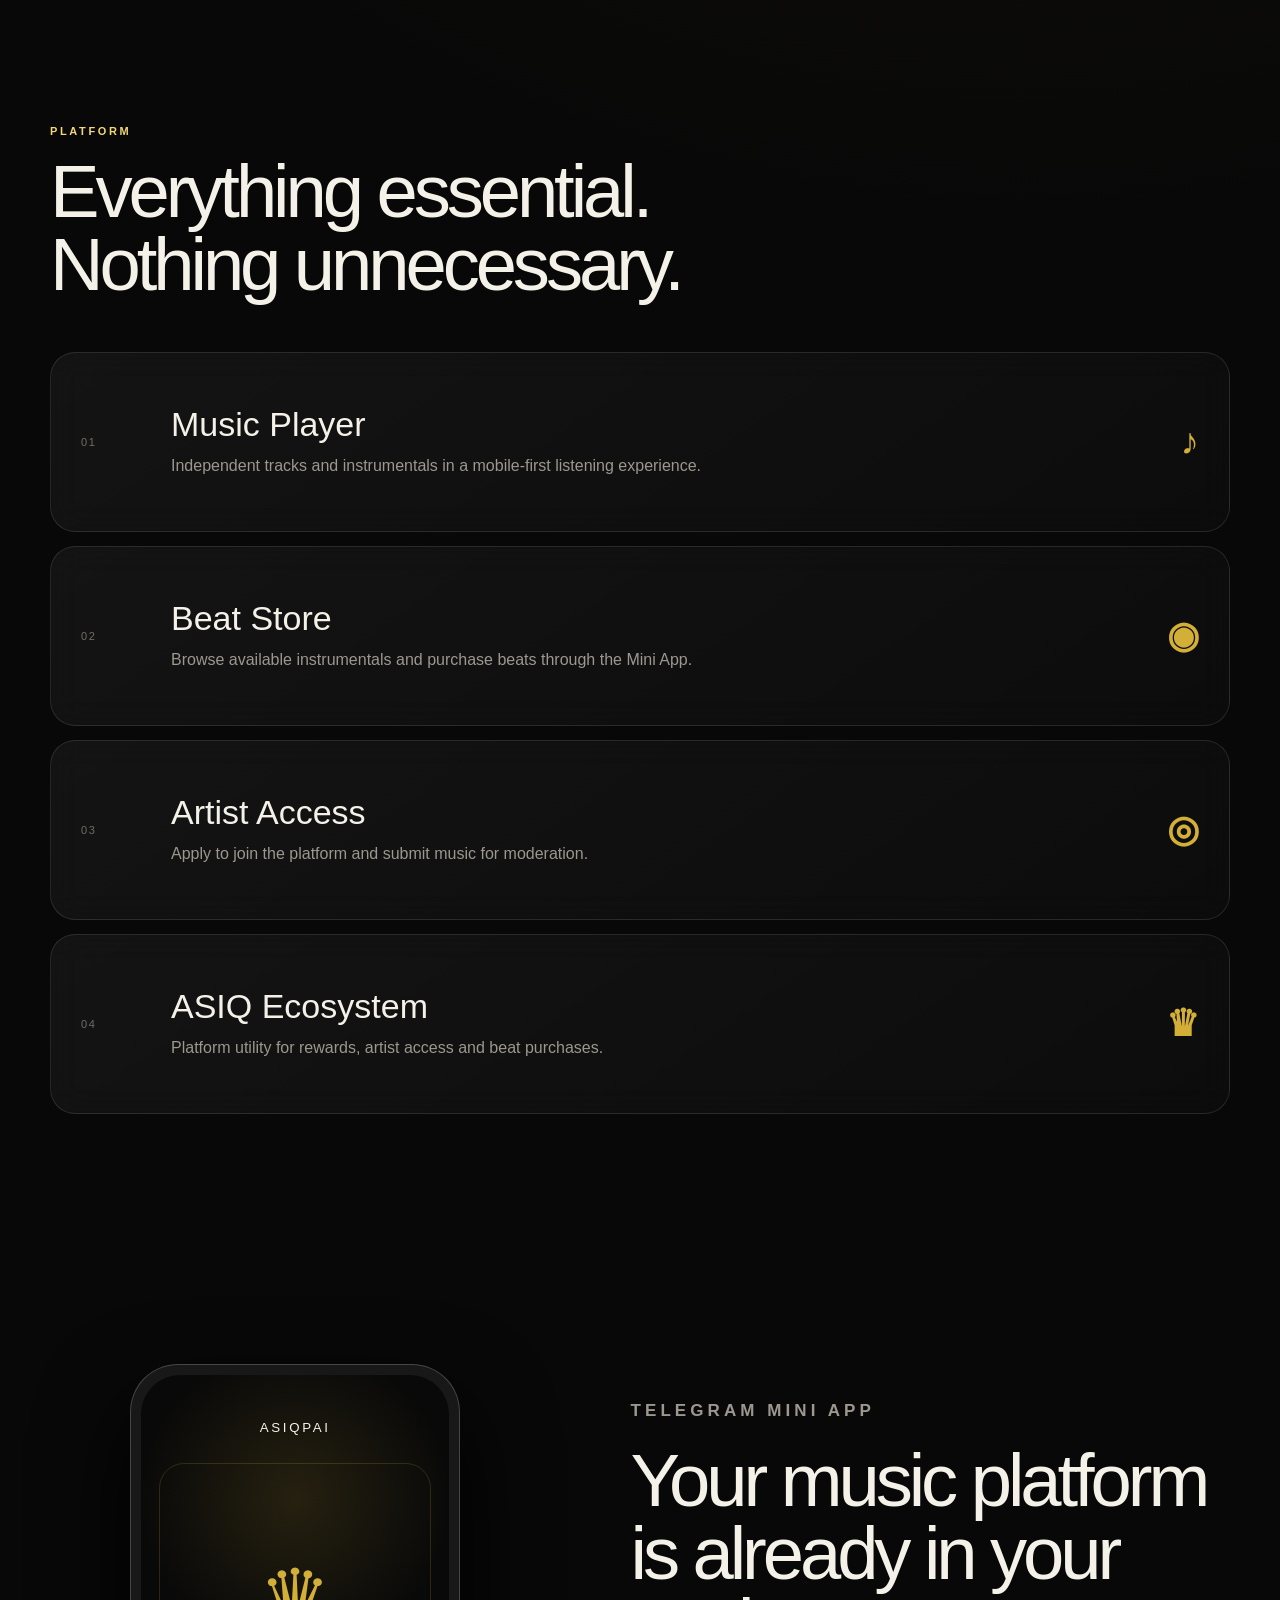
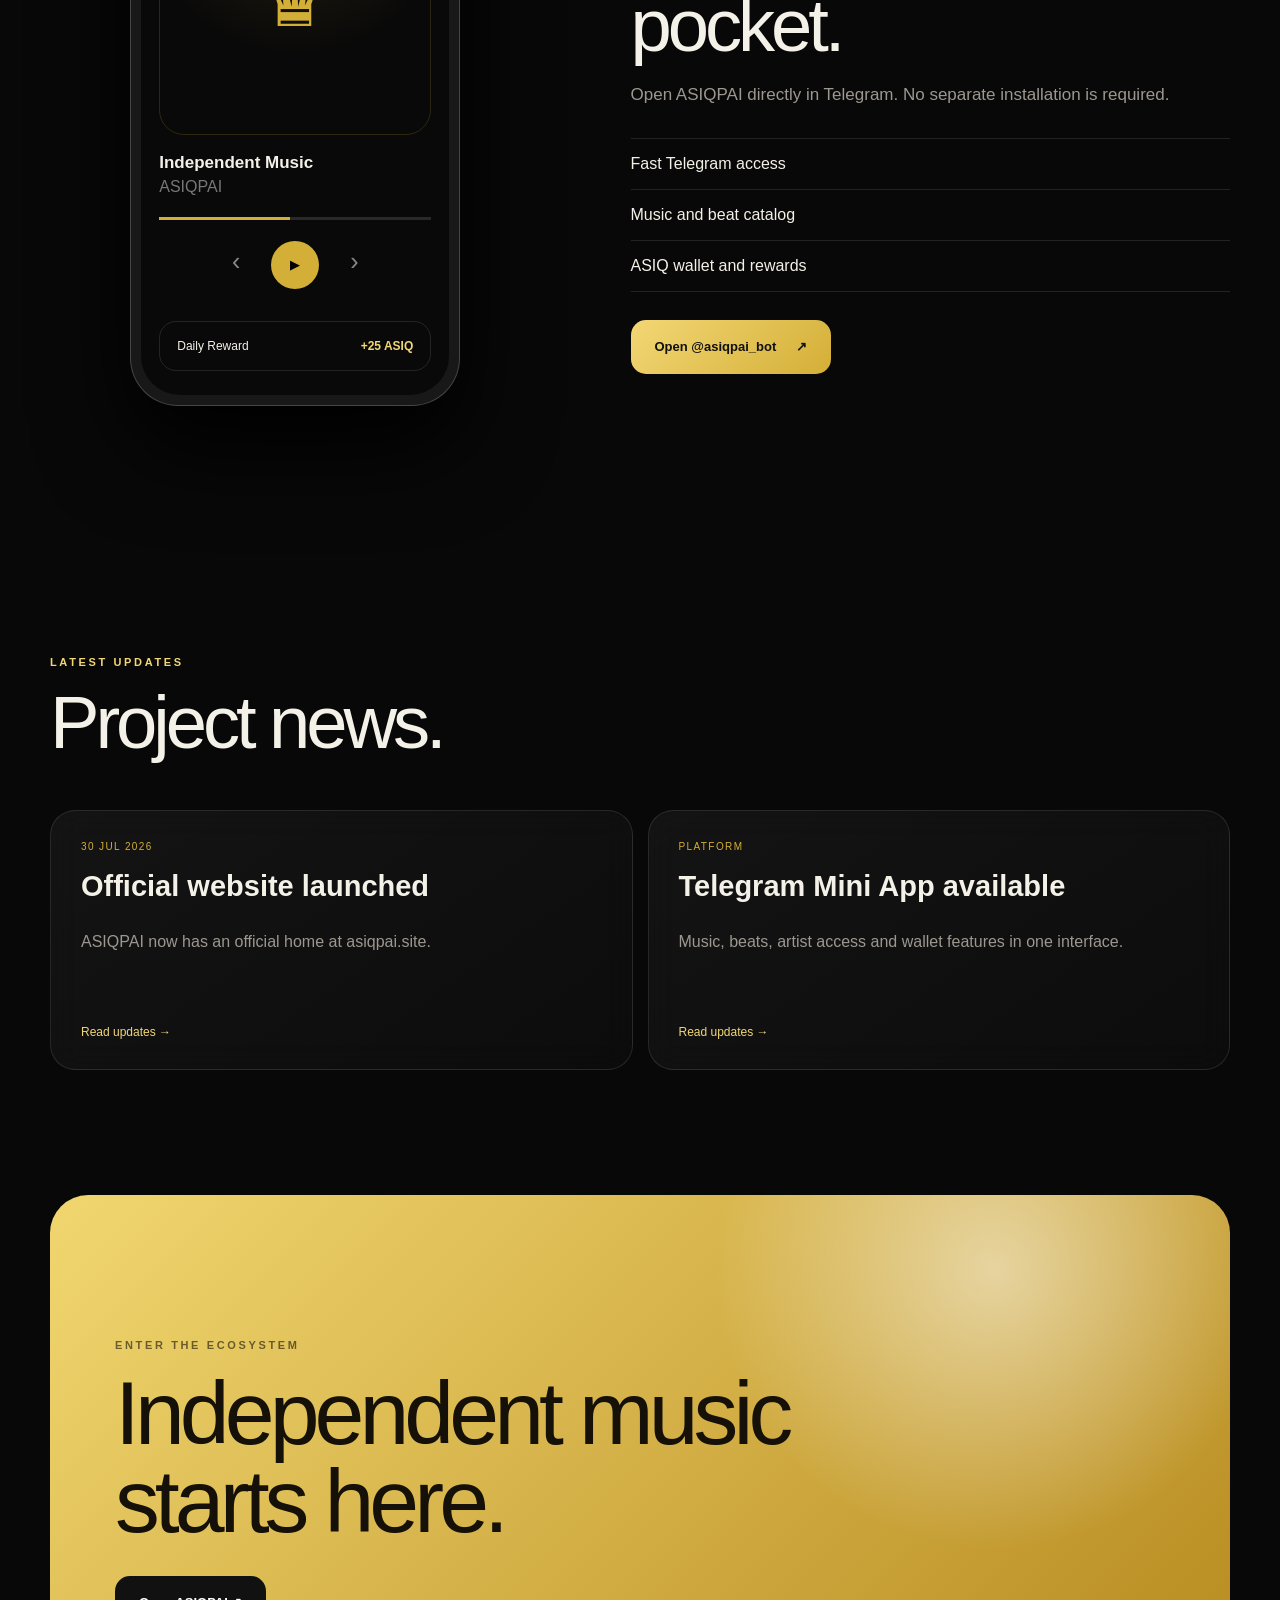
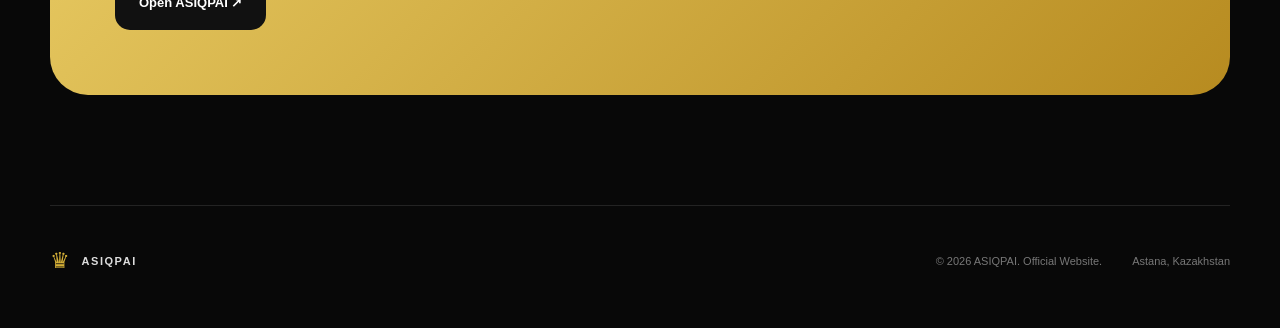
==== commit ec841070: "Add files via upload" ====
--- a/index.html
+++ b/index.html
@@ -1,246 +1,128 @@
 <!DOCTYPE html>
 <html lang="en">
 <head>
-  <meta charset="UTF-8" />
-  <meta name="viewport" content="width=device-width, initial-scale=1.0" />
-  <meta name="theme-color" content="#080808" />
-  <meta name="description" content="ASIQPAI is an independent music platform for artists, listeners and beat creators, available through Telegram Mini App." />
-  <meta property="og:title" content="ASIQPAI — Independent Music Platform" />
-  <meta property="og:description" content="Music, beats, artists and the ASIQ ecosystem inside Telegram." />
-  <meta property="og:type" content="website" />
-  <meta property="og:url" content="https://asiqpai.site/" />
+
+  <meta charset="UTF-8">
+  <meta name="viewport" content="width=device-width, initial-scale=1.0">
+  <meta name="theme-color" content="#080808">
+  <link rel="icon" href="images/favicon.svg" type="image/svg+xml">
+  <link rel="stylesheet" href="css/style.css">
+
   <title>ASIQPAI — Independent Music Platform</title>
-
-  <link rel="icon" href="images/favicon.svg" type="image/svg+xml" />
-  <link rel="stylesheet" href="css/style.css" />
+  <meta name="description" content="ASIQPAI is an independent music platform for music, beats, artists and the ASIQ ecosystem inside Telegram.">
+  <link rel="canonical" href="https://asiqpai.site/">
+  <meta property="og:title" content="ASIQPAI — Independent Music Platform">
+  <meta property="og:description" content="Music, beats, artists and ASIQ inside Telegram.">
+  <meta property="og:type" content="website">
+  <meta property="og:url" content="https://asiqpai.site/">
+  <meta property="og:image" content="https://asiqpai.site/images/og-cover.svg">
+  <meta name="twitter:card" content="summary_large_image">
 </head>
 <body>
-  <canvas id="particles" aria-hidden="true"></canvas>
+<canvas id="particles"></canvas>
 
-  <header class="site-header">
-    <a class="brand" href="#top" aria-label="ASIQPAI home">
-      <span class="brand-crown">♛</span>
-      <span>ASIQPAI</span>
-    </a>
+<header class="header">
+  <a class="brand" href="index.html"><span>♛</span>ASIQPAI</a>
+  <button class="menu" aria-label="Open menu" aria-expanded="false"><i></i><i></i></button>
+  <nav>
+    <a href="index.html#about">About</a>
+    <a href="index.html#platform">Platform</a>
+    <a href="news.html">News</a>
+    <a href="roadmap.html">Roadmap</a>
+    <a href="press.html">Press</a>
+  </nav>
+  <a class="mini-link" href="https://t.me/asiqpai_bot" target="_blank" rel="noopener">Open Mini App</a>
+</header>
 
-    <button class="menu-toggle" type="button" aria-label="Open navigation" aria-expanded="false">
-      <span></span><span></span>
-    </button>
+<main>
+  <section class="hero">
+    <div class="hero-copy reveal">
+      <p class="eyebrow">Independent Music Platform</p>
+      <h1>The future of<br><span>independent music.</span></h1>
+      <p class="lead">Discover music, license beats, join as an artist and use the ASIQ ecosystem directly through Telegram.</p>
+      <div class="actions">
+        <a class="btn gold" href="https://t.me/asiqpai_bot" target="_blank" rel="noopener">Open Mini App <b>↗</b></a>
+        <a class="btn ghost" href="#about">Explore Platform</a>
+      </div>
+      <div class="official"><i></i> Official ASIQPAI website · <a href="https://t.me/asiqpai_bot" target="_blank" rel="noopener">@asiqpai_bot</a></div>
+    </div>
+    <div class="orbit" aria-hidden="true">
+      <div class="ring one"></div><div class="ring two"></div><div class="core">♛</div>
+    </div>
+  </section>
 
-    <nav class="nav" aria-label="Main navigation">
-      <a href="#about">About</a>
-      <a href="#platform">Platform</a>
-      <a href="#mini-app">Mini App</a>
-      <a href="#official-links">Official Links</a>
-    </nav>
+  <section class="section" id="about">
+    <div class="heading reveal">
+      <p class="eyebrow">Why ASIQPAI</p>
+      <h2>A direct path between artists and listeners.</h2>
+    </div>
+    <div class="wide-panel reveal">
+      <div>
+        <span class="num">01</span>
+        <h3>Built inside Telegram</h3>
+      </div>
+      <p>ASIQPAI combines music discovery, beat licensing, artist onboarding, wallet access and rewards in one focused Telegram Mini App.</p>
+    </div>
+  </section>
 
-    <a class="header-cta" href="https://t.me/asiqpai_bot" target="_blank" rel="noopener">
-      Open Mini App
-    </a>
-  </header>
+  <section class="section" id="platform">
+    <div class="heading reveal">
+      <p class="eyebrow">Platform</p>
+      <h2>Everything essential.<br>Nothing unnecessary.</h2>
+    </div>
+    <div class="panels">
+      <article class="panel reveal"><span>01</span><div><h3>Music Player</h3><p>Independent tracks and instrumentals in a mobile-first listening experience.</p></div><b>♪</b></article>
+      <article class="panel reveal"><span>02</span><div><h3>Beat Store</h3><p>Browse available instrumentals and purchase beats through the Mini App.</p></div><b>◉</b></article>
+      <article class="panel reveal"><span>03</span><div><h3>Artist Access</h3><p>Apply to join the platform and submit music for moderation.</p></div><b>◎</b></article>
+      <article class="panel reveal"><span>04</span><div><h3>ASIQ Ecosystem</h3><p>Platform utility for rewards, artist access and beat purchases.</p></div><b>♛</b></article>
+    </div>
+  </section>
 
-  <main id="top">
-    <section class="hero section">
-      <div class="hero-glow hero-glow-one"></div>
-      <div class="hero-glow hero-glow-two"></div>
+  <section class="section split">
+    <div class="phone reveal">
+      <div class="screen">
+        <small>ASIQPAI</small>
+        <div class="cover">♛</div>
+        <h4>Independent Music</h4>
+        <p>ASIQPAI</p>
+        <div class="progress"><i></i></div>
+        <div class="controls">‹ <button>▶</button> ›</div>
+        <div class="reward"><span>Daily Reward</span><strong>+25 ASIQ</strong></div>
+      </div>
+    </div>
+    <div class="split-copy reveal">
+      <p class="eyebrow">Telegram Mini App</p>
+      <h2>Your music platform is already in your pocket.</h2>
+      <p>Open ASIQPAI directly in Telegram. No separate installation is required.</p>
+      <ul><li>Fast Telegram access</li><li>Music and beat catalog</li><li>ASIQ wallet and rewards</li></ul>
+      <a class="btn gold" href="https://t.me/asiqpai_bot" target="_blank" rel="noopener">Open @asiqpai_bot <b>↗</b></a>
+    </div>
+  </section>
 
-      <div class="hero-orbit" aria-hidden="true">
-        <div class="orbit-ring orbit-ring-one"></div>
-        <div class="orbit-ring orbit-ring-two"></div>
-        <div class="orbit-core">♛</div>
-      </div>
+  <section class="section">
+    <div class="heading reveal">
+      <p class="eyebrow">Latest updates</p>
+      <h2>Project news.</h2>
+    </div>
+    <div class="news-grid">
+      <a class="news-card reveal" href="news.html"><time>30 JUL 2026</time><h3>Official website launched</h3><p>ASIQPAI now has an official home at asiqpai.site.</p><span>Read updates →</span></a>
+      <a class="news-card reveal" href="news.html"><time>PLATFORM</time><h3>Telegram Mini App available</h3><p>Music, beats, artist access and wallet features in one interface.</p><span>Read updates →</span></a>
+    </div>
+  </section>
 
-      <div class="hero-copy reveal">
-        <p class="eyebrow">Independent Music Platform</p>
-        <h1>Music without<br /><span>the usual limits.</span></h1>
-        <p class="hero-text">
-          Discover music, license beats, join as an artist and access the ASIQPAI ecosystem directly through Telegram.
-        </p>
+  <section class="section final reveal">
+    <p class="eyebrow">Enter the ecosystem</p>
+    <h2>Independent music starts here.</h2>
+    <a class="btn dark" href="https://t.me/asiqpai_bot" target="_blank" rel="noopener">Open ASIQPAI ↗</a>
+  </section>
+</main>
 
-        <div class="hero-actions">
-          <a class="button button-primary" href="https://t.me/asiqpai_bot" target="_blank" rel="noopener">
-            Open Mini App
-            <span>↗</span>
-          </a>
-          <a class="button button-secondary" href="#about">Explore Platform</a>
-        </div>
+<footer>
+  <div class="foot-brand"><span>♛</span><strong>ASIQPAI</strong></div>
+  <p>© 2026 ASIQPAI. Official Website.</p>
+  <p>Astana, Kazakhstan</p>
+</footer>
+<script src="js/app.js"></script>
 
-        <div class="hero-proof">
-          <span class="status-dot"></span>
-          <span>Official ASIQPAI website</span>
-          <span class="divider"></span>
-          <a href="https://t.me/asiqpai_bot" target="_blank" rel="noopener">@asiqpai_bot</a>
-        </div>
-      </div>
-
-      <div class="scroll-hint" aria-hidden="true">
-        <span>Scroll</span>
-        <div class="scroll-line"></div>
-      </div>
-    </section>
-
-    <section class="section about" id="about">
-      <div class="section-heading reveal">
-        <p class="eyebrow">What is ASIQPAI?</p>
-        <h2>A direct path between music, artists and listeners.</h2>
-      </div>
-
-      <div class="about-grid">
-        <article class="glass-card about-main reveal">
-          <span class="card-number">01</span>
-          <h3>Built inside Telegram</h3>
-          <p>
-            ASIQPAI brings music discovery, beat licensing, artist onboarding and digital rewards into one Telegram Mini App.
-          </p>
-          <a href="https://t.me/asiqpai_bot" target="_blank" rel="noopener">Launch the platform →</a>
-        </article>
-
-        <article class="glass-card quote-card reveal">
-          <div class="quote-mark">“</div>
-          <p>
-            A platform focused on independent creators, practical utility and a simple user experience.
-          </p>
-          <span>ASIQPAI Project</span>
-        </article>
-      </div>
-    </section>
-
-    <section class="section platform" id="platform">
-      <div class="section-heading reveal">
-        <p class="eyebrow">The platform</p>
-        <h2>Everything essential.<br />Nothing unnecessary.</h2>
-      </div>
-
-      <div class="feature-grid">
-        <article class="feature-card reveal">
-          <div class="feature-icon">♪</div>
-          <span class="feature-index">01</span>
-          <h3>Music Player</h3>
-          <p>Listen to independent tracks and instrumentals in a focused, mobile-first experience.</p>
-        </article>
-
-        <article class="feature-card reveal">
-          <div class="feature-icon">◉</div>
-          <span class="feature-index">02</span>
-          <h3>Beat Store</h3>
-          <p>Explore instrumentals and purchase available beats directly through the Mini App.</p>
-        </article>
-
-        <article class="feature-card reveal">
-          <div class="feature-icon">◎</div>
-          <span class="feature-index">03</span>
-          <h3>Artist Access</h3>
-          <p>Apply to join the ASIQPAI artist catalog and submit music for moderation.</p>
-        </article>
-
-        <article class="feature-card reveal">
-          <div class="feature-icon">♛</div>
-          <span class="feature-index">04</span>
-          <h3>ASIQ Ecosystem</h3>
-          <p>Use ASIQ for platform features, rewards, artist access and beat purchases.</p>
-        </article>
-      </div>
-    </section>
-
-    <section class="section mini-app" id="mini-app">
-      <div class="phone-wrap reveal">
-        <div class="phone-glow"></div>
-        <div class="phone">
-          <div class="phone-top">
-            <span></span>
-          </div>
-          <div class="phone-screen">
-            <div class="app-brand">ASIQPAI</div>
-            <div class="app-cover">
-              <div class="app-crown">♛</div>
-            </div>
-            <div class="app-track">
-              <strong>Independent Music</strong>
-              <span>ASIQPAI</span>
-            </div>
-            <div class="app-progress"><span></span></div>
-            <div class="app-controls">
-              <span>‹</span><button>▶</button><span>›</span>
-            </div>
-            <div class="app-card">
-              <span>Daily Reward</span>
-              <strong>+25 ASIQ</strong>
-            </div>
-          </div>
-        </div>
-      </div>
-
-      <div class="mini-copy reveal">
-        <p class="eyebrow">Telegram Mini App</p>
-        <h2>Your music platform is already in your pocket.</h2>
-        <p>
-          No separate installation is required. Open ASIQPAI in Telegram and access music, beats, artist tools and your wallet from one interface.
-        </p>
-
-        <ul class="mini-list">
-          <li><span>01</span> Fast access through Telegram</li>
-          <li><span>02</span> Music and beat catalog</li>
-          <li><span>03</span> ASIQ wallet and rewards</li>
-        </ul>
-
-        <a class="button button-primary" href="https://t.me/asiqpai_bot" target="_blank" rel="noopener">
-          Open @asiqpai_bot
-          <span>↗</span>
-        </a>
-      </div>
-    </section>
-
-    <section class="section links-section" id="official-links">
-      <div class="section-heading centered reveal">
-        <p class="eyebrow">Official links</p>
-        <h2>Follow the real ASIQPAI.</h2>
-        <p>Use only the official accounts listed below.</p>
-      </div>
-
-      <div class="social-grid reveal">
-        <a href="https://t.me/asiqpai_bot" target="_blank" rel="noopener">
-          <span>Telegram Mini App</span><strong>@asiqpai_bot</strong><i>↗</i>
-        </a>
-        <a href="https://t.me/asiqpai" target="_blank" rel="noopener">
-          <span>Telegram</span><strong>@asiqpai</strong><i>↗</i>
-        </a>
-        <a href="https://x.com/asiqpai" target="_blank" rel="noopener">
-          <span>X</span><strong>@asiqpai</strong><i>↗</i>
-        </a>
-        <a href="https://instagram.com/asiqpai" target="_blank" rel="noopener">
-          <span>Instagram</span><strong>@asiqpai</strong><i>↗</i>
-        </a>
-        <a href="https://github.com/QazTrap" target="_blank" rel="noopener">
-          <span>GitHub</span><strong>QazTrap</strong><i>↗</i>
-        </a>
-        <a href="mailto:contact@asiqpai.site">
-          <span>Contact</span><strong>contact@asiqpai.site</strong><i>↗</i>
-        </a>
-      </div>
-    </section>
-
-    <section class="section final-cta">
-      <div class="final-card reveal">
-        <div class="final-shine"></div>
-        <p class="eyebrow">Enter the ecosystem</p>
-        <h2>Independent music starts here.</h2>
-        <a class="button button-light" href="https://t.me/asiqpai_bot" target="_blank" rel="noopener">
-          Open ASIQPAI
-          <span>↗</span>
-        </a>
-      </div>
-    </section>
-  </main>
-
-  <footer>
-    <div class="footer-brand">
-      <span class="brand-crown">♛</span>
-      <strong>ASIQPAI</strong>
-    </div>
-    <p>© 2026 ASIQPAI. Official Website.</p>
-    <p>Astana, Kazakhstan</p>
-  </footer>
-
-  <script src="js/app.js"></script>
 </body>
-</html>
+</html>
--- a/css/style.css
+++ b/css/style.css
@@ -1,1052 +1,5 @@
 
-:root {
-  --bg: #080808;
-  --bg-soft: #0d0d0d;
-  --text: #f4f1e8;
-  --muted: #a19d92;
-  --gold: #d4af37;
-  --gold-light: #f3d775;
-  --line: rgba(255,255,255,.11);
-  --glass: rgba(255,255,255,.045);
-  --radius: 28px;
-  --max: 1180px;
-}
-
-* {
-  box-sizing: border-box;
-}
-
-html {
-  scroll-behavior: smooth;
-}
-
-body {
-  margin: 0;
-  color: var(--text);
-  background:
-    radial-gradient(circle at 75% 12%, rgba(212,175,55,.08), transparent 28%),
-    radial-gradient(circle at 10% 65%, rgba(212,175,55,.05), transparent 24%),
-    var(--bg);
-  font-family: Inter, ui-sans-serif, -apple-system, BlinkMacSystemFont, "Segoe UI", sans-serif;
-  overflow-x: hidden;
-}
-
-body::before {
-  content: "";
-  position: fixed;
-  inset: 0;
-  pointer-events: none;
-  opacity: .025;
-  background-image: url("data:image/svg+xml,%3Csvg viewBox='0 0 180 180' xmlns='http://www.w3.org/2000/svg'%3E%3Cfilter id='n'%3E%3CfeTurbulence type='fractalNoise' baseFrequency='.9' numOctaves='4' stitchTiles='stitch'/%3E%3C/filter%3E%3Crect width='100%25' height='100%25' filter='url(%23n)' opacity='.65'/%3E%3C/svg%3E");
-  z-index: 100;
-}
-
-a {
-  color: inherit;
-  text-decoration: none;
-}
-
-button,
-a {
-  -webkit-tap-highlight-color: transparent;
-}
-
-#particles {
-  position: fixed;
-  inset: 0;
-  width: 100%;
-  height: 100%;
-  pointer-events: none;
-  opacity: .5;
-  z-index: 0;
-}
-
-.site-header {
-  position: fixed;
-  top: 18px;
-  left: 50%;
-  transform: translateX(-50%);
-  width: min(calc(100% - 32px), var(--max));
-  height: 68px;
-  padding: 0 16px 0 22px;
-  display: flex;
-  align-items: center;
-  gap: 26px;
-  border: 1px solid rgba(255,255,255,.09);
-  border-radius: 20px;
-  background: rgba(8,8,8,.72);
-  backdrop-filter: blur(22px);
-  z-index: 50;
-  transition: background .3s ease, border-color .3s ease;
-}
-
-.site-header.scrolled {
-  background: rgba(8,8,8,.91);
-  border-color: rgba(212,175,55,.2);
-}
-
-.brand {
-  display: flex;
-  align-items: center;
-  gap: 10px;
-  font-size: 13px;
-  font-weight: 800;
-  letter-spacing: .18em;
-}
-
-.brand-crown {
-  color: var(--gold);
-  font-size: 22px;
-  filter: drop-shadow(0 0 8px rgba(212,175,55,.28));
-}
-
-.nav {
-  display: flex;
-  align-items: center;
-  gap: 26px;
-  margin-left: auto;
-}
-
-.nav a {
-  color: #bbb7ac;
-  font-size: 13px;
-  transition: color .2s ease;
-}
-
-.nav a:hover {
-  color: var(--text);
-}
-
-.header-cta {
-  padding: 13px 18px;
-  color: #101010;
-  background: var(--gold-light);
-  border-radius: 12px;
-  font-size: 12px;
-  font-weight: 800;
-  letter-spacing: .03em;
-}
-
-.menu-toggle {
-  display: none;
-  border: 0;
-  background: none;
-}
-
-.section {
-  position: relative;
-  width: min(calc(100% - 42px), var(--max));
-  margin: 0 auto;
-  z-index: 1;
-}
-
-.hero {
-  min-height: 100svh;
-  display: flex;
-  align-items: center;
-  padding: 130px 0 90px;
-}
-
-.hero-copy {
-  position: relative;
-  width: min(720px, 67%);
-  z-index: 4;
-}
-
-.eyebrow {
-  margin: 0 0 20px;
-  color: var(--gold-light);
-  font-size: 11px;
-  font-weight: 800;
-  letter-spacing: .24em;
-  text-transform: uppercase;
-}
-
-.hero h1,
-.section-heading h2,
-.mini-copy h2,
-.final-card h2 {
-  margin: 0;
-  font-weight: 500;
-  letter-spacing: -.055em;
-  line-height: .98;
-}
-
-.hero h1 {
-  font-size: clamp(58px, 7.5vw, 112px);
-}
-
-.hero h1 span {
-  color: #b7b2a7;
-}
-
-.hero-text {
-  max-width: 630px;
-  margin: 30px 0 0;
-  color: var(--muted);
-  font-size: clamp(16px, 2vw, 20px);
-  line-height: 1.7;
-}
-
-.hero-actions {
-  display: flex;
-  flex-wrap: wrap;
-  gap: 12px;
-  margin-top: 38px;
-}
-
-.button {
-  min-height: 54px;
-  padding: 0 24px;
-  display: inline-flex;
-  align-items: center;
-  justify-content: center;
-  gap: 24px;
-  border-radius: 15px;
-  font-size: 13px;
-  font-weight: 800;
-  transition: transform .25s ease, box-shadow .25s ease, border-color .25s ease;
-}
-
-.button:hover {
-  transform: translateY(-3px);
-}
-
-.button-primary {
-  color: #0d0d0d;
-  background: linear-gradient(135deg, var(--gold-light), var(--gold));
-  box-shadow: 0 12px 50px rgba(212,175,55,.15);
-}
-
-.button-primary:hover {
-  box-shadow: 0 18px 60px rgba(212,175,55,.25);
-}
-
-.button-secondary {
-  color: var(--text);
-  border: 1px solid rgba(255,255,255,.13);
-  background: rgba(255,255,255,.035);
-}
-
-.button-secondary:hover {
-  border-color: rgba(212,175,55,.38);
-}
-
-.hero-proof {
-  margin-top: 30px;
-  display: flex;
-  align-items: center;
-  flex-wrap: wrap;
-  gap: 10px;
-  color: #858178;
-  font-size: 12px;
-}
-
-.hero-proof a {
-  color: #ccc6b8;
-}
-
-.status-dot {
-  width: 7px;
-  height: 7px;
-  border-radius: 50%;
-  background: #52d67f;
-  box-shadow: 0 0 12px rgba(82,214,127,.65);
-}
-
-.divider {
-  width: 1px;
-  height: 12px;
-  background: rgba(255,255,255,.15);
-}
-
-.hero-orbit {
-  position: absolute;
-  right: -3%;
-  top: 50%;
-  width: clamp(320px, 42vw, 620px);
-  aspect-ratio: 1;
-  transform: translateY(-50%);
-  display: grid;
-  place-items: center;
-  opacity: .92;
-}
-
-.orbit-ring {
-  position: absolute;
-  inset: 0;
-  border: 1px solid rgba(212,175,55,.24);
-  border-radius: 50%;
-  box-shadow: inset 0 0 70px rgba(212,175,55,.03);
-}
-
-.orbit-ring-one {
-  animation: spin 22s linear infinite;
-}
-
-.orbit-ring-one::before,
-.orbit-ring-two::before {
-  content: "";
-  position: absolute;
-  width: 10px;
-  height: 10px;
-  top: 8%;
-  left: 24%;
-  border-radius: 50%;
-  background: var(--gold-light);
-  box-shadow: 0 0 25px rgba(243,215,117,.7);
-}
-
-.orbit-ring-two {
-  inset: 15%;
-  border-style: dashed;
-  animation: spinReverse 16s linear infinite;
-}
-
-.orbit-ring-two::before {
-  top: auto;
-  left: auto;
-  right: 4%;
-  bottom: 22%;
-  width: 7px;
-  height: 7px;
-}
-
-.orbit-core {
-  width: 46%;
-  aspect-ratio: 1;
-  display: grid;
-  place-items: center;
-  border: 1px solid rgba(212,175,55,.24);
-  border-radius: 50%;
-  color: var(--gold);
-  font-size: clamp(72px, 10vw, 145px);
-  background:
-    radial-gradient(circle, rgba(212,175,55,.16), rgba(212,175,55,.02) 58%, transparent 70%);
-  filter: drop-shadow(0 0 45px rgba(212,175,55,.15));
-}
-
-.hero-glow {
-  position: absolute;
-  border-radius: 50%;
-  filter: blur(80px);
-  pointer-events: none;
-}
-
-.hero-glow-one {
-  width: 240px;
-  height: 240px;
-  right: 12%;
-  top: 25%;
-  background: rgba(212,175,55,.15);
-}
-
-.hero-glow-two {
-  width: 300px;
-  height: 300px;
-  left: -12%;
-  bottom: 5%;
-  background: rgba(119,82,17,.09);
-}
-
-.scroll-hint {
-  position: absolute;
-  right: 8px;
-  bottom: 35px;
-  display: flex;
-  align-items: center;
-  gap: 12px;
-  color: #6f6b62;
-  font-size: 10px;
-  letter-spacing: .18em;
-  text-transform: uppercase;
-  transform: rotate(90deg);
-  transform-origin: right center;
-}
-
-.scroll-line {
-  width: 55px;
-  height: 1px;
-  overflow: hidden;
-  background: rgba(255,255,255,.12);
-}
-
-.scroll-line::after {
-  content: "";
-  display: block;
-  width: 50%;
-  height: 100%;
-  background: var(--gold);
-  animation: scan 2s ease-in-out infinite;
-}
-
-.about,
-.platform,
-.mini-app,
-.links-section,
-.final-cta {
-  padding: 130px 0;
-}
-
-.section-heading {
-  max-width: 820px;
-  margin-bottom: 54px;
-}
-
-.section-heading h2,
-.mini-copy h2,
-.final-card h2 {
-  font-size: clamp(44px, 5.7vw, 78px);
-}
-
-.section-heading.centered {
-  margin-left: auto;
-  margin-right: auto;
-  text-align: center;
-}
-
-.section-heading.centered > p:last-child {
-  color: var(--muted);
-  font-size: 17px;
-}
-
-.about-grid {
-  display: grid;
-  grid-template-columns: 1.35fr .65fr;
-  gap: 18px;
-}
-
-.glass-card,
-.feature-card {
-  position: relative;
-  overflow: hidden;
-  border: 1px solid var(--line);
-  background: linear-gradient(145deg, rgba(255,255,255,.055), rgba(255,255,255,.02));
-  backdrop-filter: blur(18px);
-}
-
-.glass-card::before,
-.feature-card::before {
-  content: "";
-  position: absolute;
-  inset: 0;
-  background: radial-gradient(circle at 25% 0%, rgba(212,175,55,.08), transparent 35%);
-  pointer-events: none;
-}
-
-.glass-card {
-  min-height: 340px;
-  padding: 42px;
-  border-radius: var(--radius);
-}
-
-.card-number {
-  display: inline-block;
-  color: #777267;
-  font-size: 11px;
-  letter-spacing: .15em;
-}
-
-.about-main h3 {
-  max-width: 500px;
-  margin: 70px 0 18px;
-  font-size: clamp(32px, 4vw, 54px);
-  font-weight: 500;
-  letter-spacing: -.04em;
-}
-
-.about-main p {
-  max-width: 650px;
-  color: var(--muted);
-  font-size: 17px;
-  line-height: 1.7;
-}
-
-.about-main a {
-  display: inline-block;
-  margin-top: 18px;
-  color: var(--gold-light);
-  font-size: 13px;
-  font-weight: 700;
-}
-
-.quote-card {
-  display: flex;
-  flex-direction: column;
-  justify-content: flex-end;
-}
-
-.quote-mark {
-  position: absolute;
-  top: 30px;
-  right: 35px;
-  color: rgba(212,175,55,.3);
-  font-family: Georgia, serif;
-  font-size: 100px;
-  line-height: 1;
-}
-
-.quote-card p {
-  margin: 0 0 30px;
-  font-family: Georgia, serif;
-  font-size: 27px;
-  line-height: 1.4;
-}
-
-.quote-card span {
-  color: var(--muted);
-  font-size: 12px;
-  letter-spacing: .14em;
-  text-transform: uppercase;
-}
-
-.feature-grid {
-  display: grid;
-  grid-template-columns: repeat(2, 1fr);
-  gap: 18px;
-}
-
-.feature-card {
-  min-height: 325px;
-  padding: 34px;
-  border-radius: var(--radius);
-  transition: transform .35s ease, border-color .35s ease;
-}
-
-.feature-card:hover {
-  transform: translateY(-7px);
-  border-color: rgba(212,175,55,.28);
-}
-
-.feature-icon {
-  width: 55px;
-  height: 55px;
-  display: grid;
-  place-items: center;
-  border: 1px solid rgba(212,175,55,.25);
-  border-radius: 16px;
-  color: var(--gold-light);
-  background: rgba(212,175,55,.06);
-  font-size: 24px;
-}
-
-.feature-index {
-  position: absolute;
-  top: 38px;
-  right: 38px;
-  color: #5f5b53;
-  font-size: 11px;
-  letter-spacing: .16em;
-}
-
-.feature-card h3 {
-  margin: 86px 0 14px;
-  font-size: 28px;
-  font-weight: 550;
-  letter-spacing: -.03em;
-}
-
-.feature-card p {
-  max-width: 470px;
-  margin: 0;
-  color: var(--muted);
-  font-size: 15px;
-  line-height: 1.7;
-}
-
-.mini-app {
-  display: grid;
-  grid-template-columns: .9fr 1.1fr;
-  align-items: center;
-  gap: 90px;
-}
-
-.phone-wrap {
-  position: relative;
-  min-height: 680px;
-  display: grid;
-  place-items: center;
-}
-
-.phone-glow {
-  position: absolute;
-  width: 70%;
-  aspect-ratio: 1;
-  border-radius: 50%;
-  background: rgba(212,175,55,.15);
-  filter: blur(90px);
-}
-
-.phone {
-  position: relative;
-  width: min(330px, 78vw);
-  padding: 10px;
-  border: 1px solid rgba(255,255,255,.22);
-  border-radius: 48px;
-  background: linear-gradient(145deg, #2a2a2a, #090909);
-  box-shadow: 0 45px 90px rgba(0,0,0,.55);
-  transform: rotate(-4deg);
-  z-index: 2;
-}
-
-.phone-top {
-  position: absolute;
-  top: 17px;
-  left: 50%;
-  width: 92px;
-  height: 25px;
-  transform: translateX(-50%);
-  border-radius: 20px;
-  background: #050505;
-  z-index: 3;
-}
-
-.phone-top span {
-  position: absolute;
-  right: 16px;
-  top: 9px;
-  width: 6px;
-  height: 6px;
-  border-radius: 50%;
-  background: #20242b;
-}
-
-.phone-screen {
-  min-height: 630px;
-  padding: 48px 18px 20px;
-  overflow: hidden;
-  border-radius: 39px;
-  background:
-    radial-gradient(circle at 50% 22%, rgba(212,175,55,.12), transparent 28%),
-    #0a0a0a;
-}
-
-.app-brand {
-  text-align: center;
-  color: #dfd8c5;
-  font-size: 11px;
-  font-weight: 800;
-  letter-spacing: .2em;
-}
-
-.app-cover {
-  width: 100%;
-  aspect-ratio: 1;
-  margin: 30px 0 20px;
-  display: grid;
-  place-items: center;
-  border: 1px solid rgba(212,175,55,.18);
-  border-radius: 26px;
-  background:
-    radial-gradient(circle, rgba(212,175,55,.18), rgba(212,175,55,.03) 50%, #0b0b0b 72%);
-}
-
-.app-crown {
-  color: var(--gold);
-  font-size: 80px;
-  filter: drop-shadow(0 0 22px rgba(212,175,55,.22));
-}
-
-.app-track {
-  display: flex;
-  flex-direction: column;
-  gap: 5px;
-}
-
-.app-track strong {
-  font-size: 17px;
-}
-
-.app-track span {
-  color: #77736b;
-  font-size: 12px;
-}
-
-.app-progress {
-  height: 3px;
-  margin: 22px 0;
-  overflow: hidden;
-  border-radius: 4px;
-  background: #292929;
-}
-
-.app-progress span {
-  display: block;
-  width: 48%;
-  height: 100%;
-  background: var(--gold);
-}
-
-.app-controls {
-  display: flex;
-  justify-content: center;
-  align-items: center;
-  gap: 28px;
-  color: #8b877f;
-  font-size: 26px;
-}
-
-.app-controls button {
-  width: 50px;
-  height: 50px;
-  border: 0;
-  border-radius: 50%;
-  background: var(--gold);
-  color: #111;
-}
-
-.app-card {
-  margin-top: 35px;
-  padding: 18px;
-  display: flex;
-  justify-content: space-between;
-  border: 1px solid rgba(255,255,255,.08);
-  border-radius: 18px;
-  background: rgba(255,255,255,.035);
-  font-size: 12px;
-}
-
-.app-card strong {
-  color: var(--gold-light);
-}
-
-.mini-copy > p:not(.eyebrow) {
-  max-width: 590px;
-  margin: 28px 0;
-  color: var(--muted);
-  font-size: 17px;
-  line-height: 1.75;
-}
-
-.mini-list {
-  margin: 0 0 34px;
-  padding: 0;
-  list-style: none;
-  border-top: 1px solid var(--line);
-}
-
-.mini-list li {
-  padding: 17px 0;
-  display: flex;
-  gap: 18px;
-  border-bottom: 1px solid var(--line);
-  color: #d4d0c5;
-  font-size: 14px;
-}
-
-.mini-list span {
-  color: var(--gold);
-  font-size: 10px;
-  letter-spacing: .12em;
-}
-
-.social-grid {
-  display: grid;
-  grid-template-columns: repeat(2, 1fr);
-  border-top: 1px solid var(--line);
-  border-left: 1px solid var(--line);
-}
-
-.social-grid a {
-  position: relative;
-  min-height: 145px;
-  padding: 28px;
-  display: flex;
-  flex-direction: column;
-  justify-content: flex-end;
-  border-right: 1px solid var(--line);
-  border-bottom: 1px solid var(--line);
-  transition: background .3s ease;
-}
-
-.social-grid a:hover {
-  background: rgba(212,175,55,.045);
-}
-
-.social-grid span {
-  color: #77736a;
-  font-size: 11px;
-  text-transform: uppercase;
-  letter-spacing: .13em;
-}
-
-.social-grid strong {
-  margin-top: 8px;
-  font-size: 20px;
-  font-weight: 550;
-}
-
-.social-grid i {
-  position: absolute;
-  top: 24px;
-  right: 25px;
-  color: var(--gold);
-  font-style: normal;
-}
-
-.final-card {
-  position: relative;
-  min-height: 520px;
-  padding: 70px;
-  overflow: hidden;
-  display: flex;
-  flex-direction: column;
-  justify-content: flex-end;
-  border-radius: 38px;
-  color: #14110a;
-  background:
-    radial-gradient(circle at 78% 20%, rgba(255,255,255,.55), transparent 28%),
-    linear-gradient(135deg, #f1d66f, #b78b20);
-}
-
-.final-card h2 {
-  max-width: 750px;
-  font-size: clamp(52px, 7vw, 96px);
-}
-
-.final-card .eyebrow {
-  color: rgba(20,17,10,.65);
-}
-
-.button-light {
-  width: fit-content;
-  margin-top: 34px;
-  background: #111;
-  color: #fff;
-}
-
-.final-shine {
-  position: absolute;
-  top: -30%;
-  right: -8%;
-  width: 420px;
-  aspect-ratio: 1;
-  border: 1px solid rgba(255,255,255,.4);
-  border-radius: 50%;
-  box-shadow: 0 0 0 70px rgba(255,255,255,.05), 0 0 0 140px rgba(255,255,255,.035);
-}
-
-footer {
-  width: min(calc(100% - 42px), var(--max));
-  margin: 0 auto;
-  padding: 38px 0 48px;
-  display: grid;
-  grid-template-columns: 1fr auto auto;
-  align-items: center;
-  gap: 30px;
-  border-top: 1px solid var(--line);
-  color: #77736b;
-  font-size: 11px;
-}
-
-.footer-brand {
-  display: flex;
-  align-items: center;
-  gap: 10px;
-  color: #ded9cc;
-  letter-spacing: .14em;
-}
-
-.reveal {
-  opacity: 0;
-  transform: translateY(26px);
-  transition: opacity .85s ease, transform .85s cubic-bezier(.2,.75,.2,1);
-}
-
-.reveal.visible {
-  opacity: 1;
-  transform: translateY(0);
-}
-
-@keyframes spin {
-  to { transform: rotate(360deg); }
-}
-
-@keyframes spinReverse {
-  to { transform: rotate(-360deg); }
-}
-
-@keyframes scan {
-  0% { transform: translateX(-120%); }
-  50%, 100% { transform: translateX(240%); }
-}
-
-@media (max-width: 900px) {
-  .site-header {
-    height: 62px;
-  }
-
-  .nav,
-  .header-cta {
-    display: none;
-  }
-
-  .menu-toggle {
-    margin-left: auto;
-    width: 38px;
-    height: 38px;
-    display: grid;
-    place-content: center;
-    gap: 6px;
-  }
-
-  .menu-toggle span {
-    width: 19px;
-    height: 1px;
-    background: #ddd8cc;
-  }
-
-  .nav.open {
-    position: absolute;
-    top: 72px;
-    left: 0;
-    width: 100%;
-    padding: 18px;
-    display: flex;
-    flex-direction: column;
-    align-items: stretch;
-    border: 1px solid var(--line);
-    border-radius: 18px;
-    background: rgba(8,8,8,.96);
-  }
-
-  .nav.open a {
-    padding: 13px;
-  }
-
-  .hero-copy {
-    width: 100%;
-  }
-
-  .hero-orbit {
-    right: -35%;
-    top: 30%;
-    opacity: .3;
-  }
-
-  .about-grid,
-  .mini-app {
-    grid-template-columns: 1fr;
-  }
-
-  .mini-app {
-    gap: 40px;
-  }
-
-  .phone-wrap {
-    order: 2;
-    min-height: 650px;
-  }
-
-  .feature-grid {
-    grid-template-columns: 1fr;
-  }
-
-  footer {
-    grid-template-columns: 1fr;
-    gap: 12px;
-  }
-}
-
-@media (max-width: 600px) {
-  .section {
-    width: min(calc(100% - 28px), var(--max));
-  }
-
-  .hero {
-    min-height: 920px;
-    align-items: flex-start;
-    padding-top: 150px;
-  }
-
-  .hero h1 {
-    font-size: clamp(50px, 15vw, 70px);
-  }
-
-  .hero-text {
-    font-size: 16px;
-  }
-
-  .hero-actions {
-    flex-direction: column;
-  }
-
-  .button {
-    width: 100%;
-  }
-
-  .scroll-hint {
-    display: none;
-  }
-
-  .about,
-  .platform,
-  .mini-app,
-  .links-section,
-  .final-cta {
-    padding: 90px 0;
-  }
-
-  .section-heading {
-    margin-bottom: 38px;
-  }
-
-  .section-heading h2,
-  .mini-copy h2 {
-    font-size: 45px;
-  }
-
-  .about-grid {
-    gap: 12px;
-  }
-
-  .glass-card,
-  .feature-card {
-    padding: 26px;
-    border-radius: 22px;
-  }
-
-  .about-main h3 {
-    margin-top: 65px;
-    font-size: 36px;
-  }
-
-  .quote-card p {
-    font-size: 23px;
-  }
-
-  .feature-card {
-    min-height: 295px;
-  }
-
-  .feature-card h3 {
-    margin-top: 72px;
-  }
-
-  .social-grid {
-    grid-template-columns: 1fr;
-  }
-
-  .final-card {
-    min-height: 470px;
-    padding: 32px 24px;
-    border-radius: 26px;
-  }
-
-  .final-card h2 {
-    font-size: 53px;
-  }
-
-  footer {
-    width: min(calc(100% - 28px), var(--max));
-  }
-}
-
-@media (prefers-reduced-motion: reduce) {
-  html { scroll-behavior: auto; }
-  *, *::before, *::after {
-    animation-duration: .01ms !important;
-    animation-iteration-count: 1 !important;
-    transition-duration: .01ms !important;
-  }
-}
+:root{--bg:#080808;--text:#f4f1e8;--muted:#9c988f;--gold:#d4af37;--light:#f3d775;--line:rgba(255,255,255,.11);--max:1180px}
+*{box-sizing:border-box}html{scroll-behavior:smooth}body{margin:0;background:radial-gradient(circle at 80% 10%,rgba(212,175,55,.08),transparent 28%),var(--bg);color:var(--text);font-family:Inter,Arial,sans-serif;overflow-x:hidden}a{color:inherit;text-decoration:none}#particles{position:fixed;inset:0;pointer-events:none;opacity:.48}.header{position:fixed;z-index:50;top:18px;left:50%;transform:translateX(-50%);width:min(calc(100% - 32px),var(--max));height:68px;padding:0 16px 0 22px;display:flex;align-items:center;gap:28px;border:1px solid var(--line);border-radius:20px;background:rgba(8,8,8,.82);backdrop-filter:blur(20px)}.brand{display:flex;gap:10px;align-items:center;font-size:13px;font-weight:900;letter-spacing:.18em}.brand span,.foot-brand span{color:var(--gold);font-size:22px}.header nav{display:flex;gap:25px;margin-left:auto}.header nav a{color:#aaa69d;font-size:13px}.header nav a:hover{color:#fff}.mini-link{padding:13px 17px;border-radius:12px;background:var(--light);color:#111;font-size:12px;font-weight:800}.menu{display:none}.hero,.section,.subpage,footer{position:relative;z-index:1;width:min(calc(100% - 42px),var(--max));margin:auto}.hero{min-height:100svh;padding:140px 0 90px;display:flex;align-items:center}.hero-copy{width:min(720px,68%);z-index:2}.eyebrow{margin:0 0 19px;color:var(--light);font-size:11px;font-weight:900;letter-spacing:.24em;text-transform:uppercase}.hero h1,.heading h2,.split-copy h2,.final h2,.page-hero h1{margin:0;line-height:.98;letter-spacing:-.055em;font-weight:500}.hero h1{font-size:clamp(58px,7.6vw,112px)}.hero h1 span{color:#aaa69d}.lead{max-width:650px;margin:28px 0;color:var(--muted);font-size:19px;line-height:1.7}.actions{display:flex;gap:12px;flex-wrap:wrap}.btn{min-height:54px;padding:0 24px;display:inline-flex;align-items:center;justify-content:center;gap:20px;border-radius:15px;font-size:13px;font-weight:800;transition:.25s}.btn:hover{transform:translateY(-3px)}.gold{color:#111;background:linear-gradient(135deg,var(--light),var(--gold))}.ghost{border:1px solid var(--line);background:rgba(255,255,255,.03)}.dark{background:#111;color:#fff}.official{margin-top:28px;color:#77736b;font-size:12px}.official i{display:inline-block;width:7px;height:7px;margin-right:8px;border-radius:50%;background:#4bd77a;box-shadow:0 0 12px #4bd77a}.orbit{position:absolute;right:-2%;top:50%;transform:translateY(-50%);width:clamp(320px,42vw,620px);aspect-ratio:1;display:grid;place-items:center;opacity:.9}.ring{position:absolute;inset:0;border:1px solid rgba(212,175,55,.25);border-radius:50%;animation:spin 22s linear infinite}.ring.two{inset:15%;border-style:dashed;animation-direction:reverse;animation-duration:16s}.core{width:46%;aspect-ratio:1;border:1px solid rgba(212,175,55,.22);border-radius:50%;display:grid;place-items:center;color:var(--gold);font-size:130px;background:radial-gradient(circle,rgba(212,175,55,.17),transparent 65%)}.section{padding:125px 0}.heading{max-width:850px;margin-bottom:50px}.heading h2,.split-copy h2{font-size:clamp(44px,5.8vw,78px)}.wide-panel,.panel,.news-card,.article,.step,.press-main,.press-side{border:1px solid var(--line);background:linear-gradient(145deg,rgba(255,255,255,.052),rgba(255,255,255,.018));backdrop-filter:blur(16px)}.wide-panel{padding:45px;border-radius:28px;display:grid;grid-template-columns:.8fr 1.2fr;gap:50px;align-items:end}.wide-panel h3{margin:65px 0 0;font-size:43px;font-weight:500;letter-spacing:-.04em}.wide-panel p{color:var(--muted);font-size:18px;line-height:1.75}.num,.panel>span{color:#716d65;font-size:11px;letter-spacing:.15em}.panels{display:grid;gap:14px}.panel{min-height:180px;padding:30px;border-radius:25px;display:grid;grid-template-columns:70px 1fr auto;align-items:center;gap:20px;transition:.3s}.panel:hover{transform:translateX(7px);border-color:rgba(212,175,55,.28)}.panel h3{margin:0 0 9px;font-size:34px;font-weight:500}.panel p{margin:0;color:var(--muted);line-height:1.6}.panel b{color:var(--gold);font-size:37px}.split{display:grid;grid-template-columns:.9fr 1.1fr;gap:90px;align-items:center}.phone{width:min(330px,78vw);margin:auto;padding:10px;border:1px solid rgba(255,255,255,.2);border-radius:48px;background:#181818;transform:rotate(-4deg);box-shadow:0 40px 90px #000}.screen{min-height:620px;padding:45px 18px 20px;border-radius:39px;background:radial-gradient(circle at 50% 20%,rgba(212,175,55,.14),transparent 30%),#090909}.screen small{display:block;text-align:center;letter-spacing:.2em}.cover{aspect-ratio:1;margin:28px 0 18px;border:1px solid rgba(212,175,55,.18);border-radius:25px;display:grid;place-items:center;color:var(--gold);font-size:80px}.screen h4{margin:0;font-size:17px}.screen p{margin:5px 0;color:#777}.progress{height:3px;margin:21px 0;background:#292929}.progress i{display:block;width:48%;height:100%;background:var(--gold)}.controls{text-align:center;color:#888;font-size:25px}.controls button{margin:0 24px;width:48px;height:48px;border:0;border-radius:50%;background:var(--gold)}.reward{margin-top:32px;padding:17px;border:1px solid var(--line);border-radius:17px;display:flex;justify-content:space-between;font-size:12px}.reward strong{color:var(--light)}.split-copy>p{color:var(--muted);font-size:17px;line-height:1.75}.split-copy ul{padding:0;list-style:none;border-top:1px solid var(--line);margin:28px 0}.split-copy li{padding:16px 0;border-bottom:1px solid var(--line)}.news-grid{display:grid;grid-template-columns:1fr 1fr;gap:15px}.news-card{min-height:260px;padding:30px;border-radius:25px;display:flex;flex-direction:column;justify-content:flex-end}.news-card time{color:var(--gold);font-size:10px;letter-spacing:.14em}.news-card h3{margin:18px 0 10px;font-size:29px}.news-card p{color:var(--muted);line-height:1.6}.news-card span{margin-top:auto;color:var(--light);font-size:12px}.final{margin-bottom:110px;min-height:500px;padding:65px;border-radius:38px;display:flex;flex-direction:column;justify-content:flex-end;color:#151109;background:radial-gradient(circle at 80% 15%,rgba(255,255,255,.5),transparent 27%),linear-gradient(135deg,#f1d66f,#b78b20)}.final .eyebrow{color:rgba(0,0,0,.55)}.final h2{max-width:800px;font-size:clamp(55px,7vw,96px)}.final .btn{width:max-content;margin-top:30px}.subpage{padding-top:140px;min-height:100vh}.page-hero{padding:70px 0 90px}.page-hero h1{font-size:clamp(72px,10vw,140px)}.page-hero>p:last-child{max-width:650px;color:var(--muted);font-size:19px;line-height:1.7}.article-list,.timeline{display:grid;gap:14px;padding-bottom:120px}.article{padding:35px;border-radius:25px;display:grid;grid-template-columns:180px 1fr;gap:40px}.article time,.step small{color:var(--gold);font-size:11px;letter-spacing:.12em;text-transform:uppercase}.article h2,.step h2,.press-main h2{margin:0 0 15px;font-size:34px;font-weight:500}.article p,.step p,.press-main p,.press-side dd{color:var(--muted);line-height:1.75}.article a,.press-main a{color:var(--light)}.step{padding:35px;border-radius:25px;display:grid;grid-template-columns:80px 1fr;gap:25px}.step>span{width:45px;height:45px;border:1px solid var(--line);border-radius:50%;display:grid;place-items:center;color:#777}.step.done>span{background:var(--gold);color:#111}.step.active{border-color:rgba(212,175,55,.35)}.press-layout{display:grid;grid-template-columns:1.4fr .6fr;gap:15px;padding-bottom:30px}.press-main,.press-side{padding:38px;border-radius:25px}.press-main h2:not(:first-child){margin-top:45px}.press-side{height:max-content}.press-side h3{font-size:25px}.press-side dl{margin:25px 0}.press-side dt{color:#777;font-size:11px;text-transform:uppercase;letter-spacing:.1em}.press-side dd{margin:5px 0 20px}.compact{padding-top:80px}.muted{color:var(--muted);line-height:1.75}footer{padding:38px 0 50px;border-top:1px solid var(--line);display:grid;grid-template-columns:1fr auto auto;gap:30px;color:#777;font-size:11px}.foot-brand{display:flex;align-items:center;gap:10px;color:#ddd;letter-spacing:.14em}.reveal{opacity:0;transform:translateY(24px);transition:.8s}.reveal.visible{opacity:1;transform:none}@keyframes spin{to{transform:rotate(360deg)}}
+@media(max-width:900px){.header nav,.mini-link{display:none}.menu{display:grid;margin-left:auto;width:38px;height:38px;border:0;background:none;place-content:center;gap:6px}.menu i{width:19px;height:1px;background:#ddd}.header nav.open{position:absolute;top:72px;left:0;width:100%;display:flex;flex-direction:column;padding:18px;border:1px solid var(--line);border-radius:18px;background:#090909}.hero-copy{width:100%}.orbit{right:-35%;opacity:.3}.wide-panel,.split,.press-layout{grid-template-columns:1fr}.split{gap:60px}.news-grid{grid-template-columns:1fr}.article{grid-template-columns:1fr}.wide-panel{gap:20px}footer{grid-template-columns:1fr}.phone{margin-top:30px}}
+@media(max-width:600px){.hero,.section,.subpage,footer{width:min(calc(100% - 28px),var(--max))}.hero{min-height:900px;align-items:flex-start;padding-top:160px}.hero h1{font-size:56px}.section{padding:90px 0}.heading h2,.split-copy h2{font-size:45px}.actions{flex-direction:column}.btn{width:100%}.wide-panel,.panel,.news-card,.article,.step,.press-main,.press-side{padding:25px;border-radius:21px}.panel{grid-template-columns:45px 1fr}.panel b{display:none}.panel h3{font-size:28px}.final{padding:28px;min-height:450px;border-radius:26px}.final h2{font-size:54px}.article-list,.timeline{padding-bottom:90px}.page-hero{padding-bottom:60px}.page-hero h1{font-size:75px}}
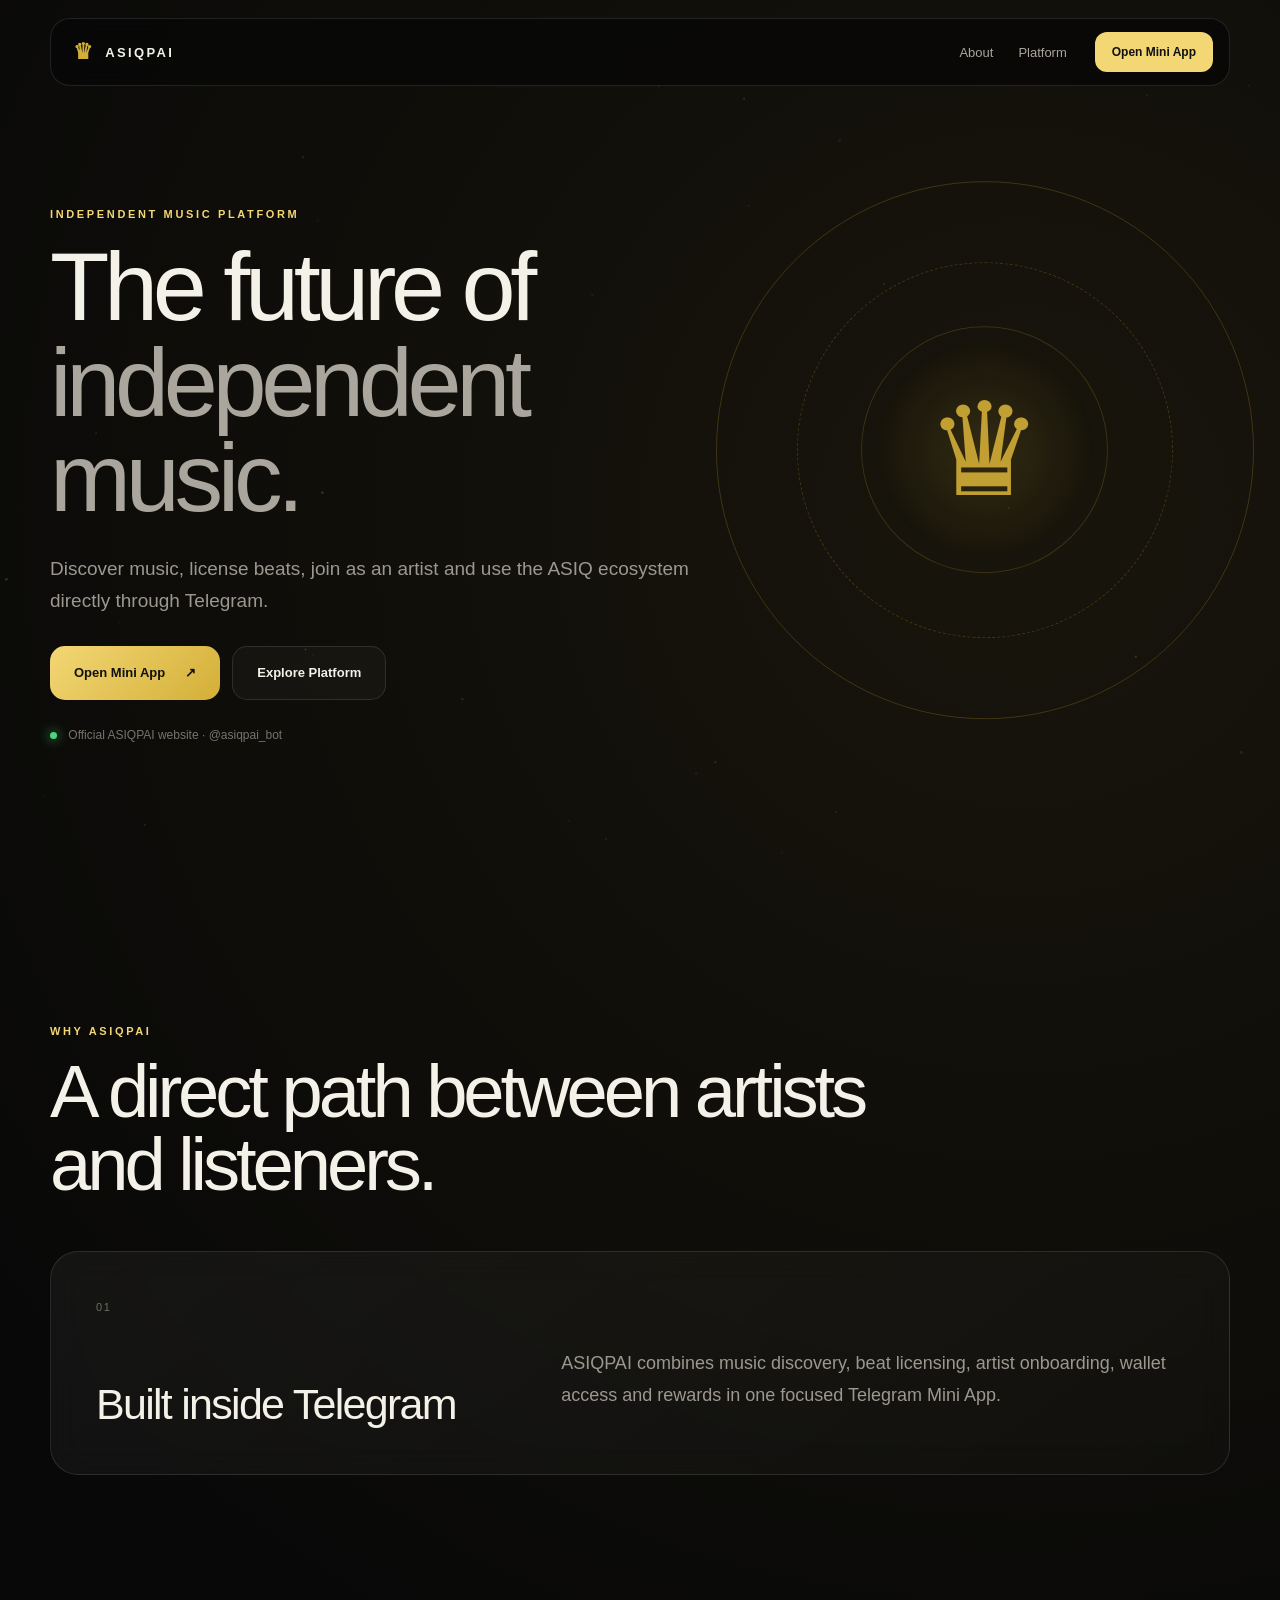
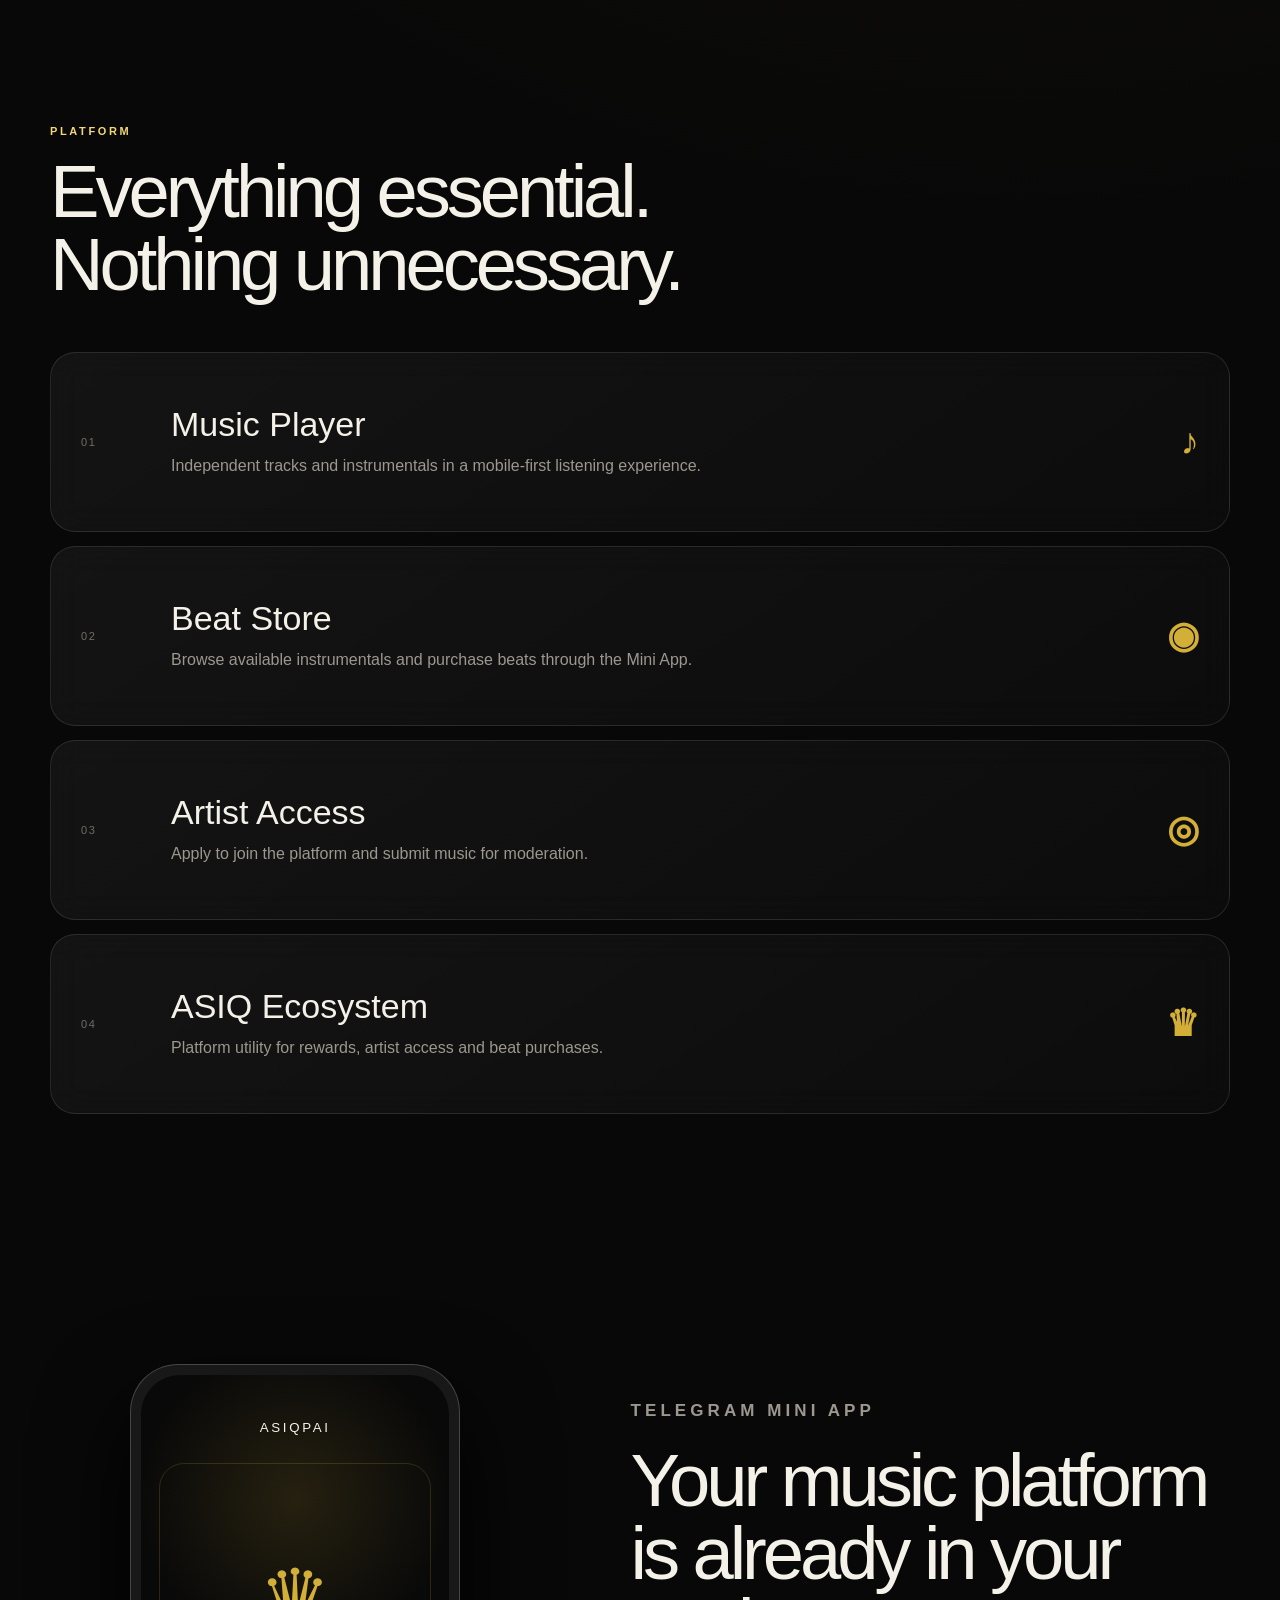
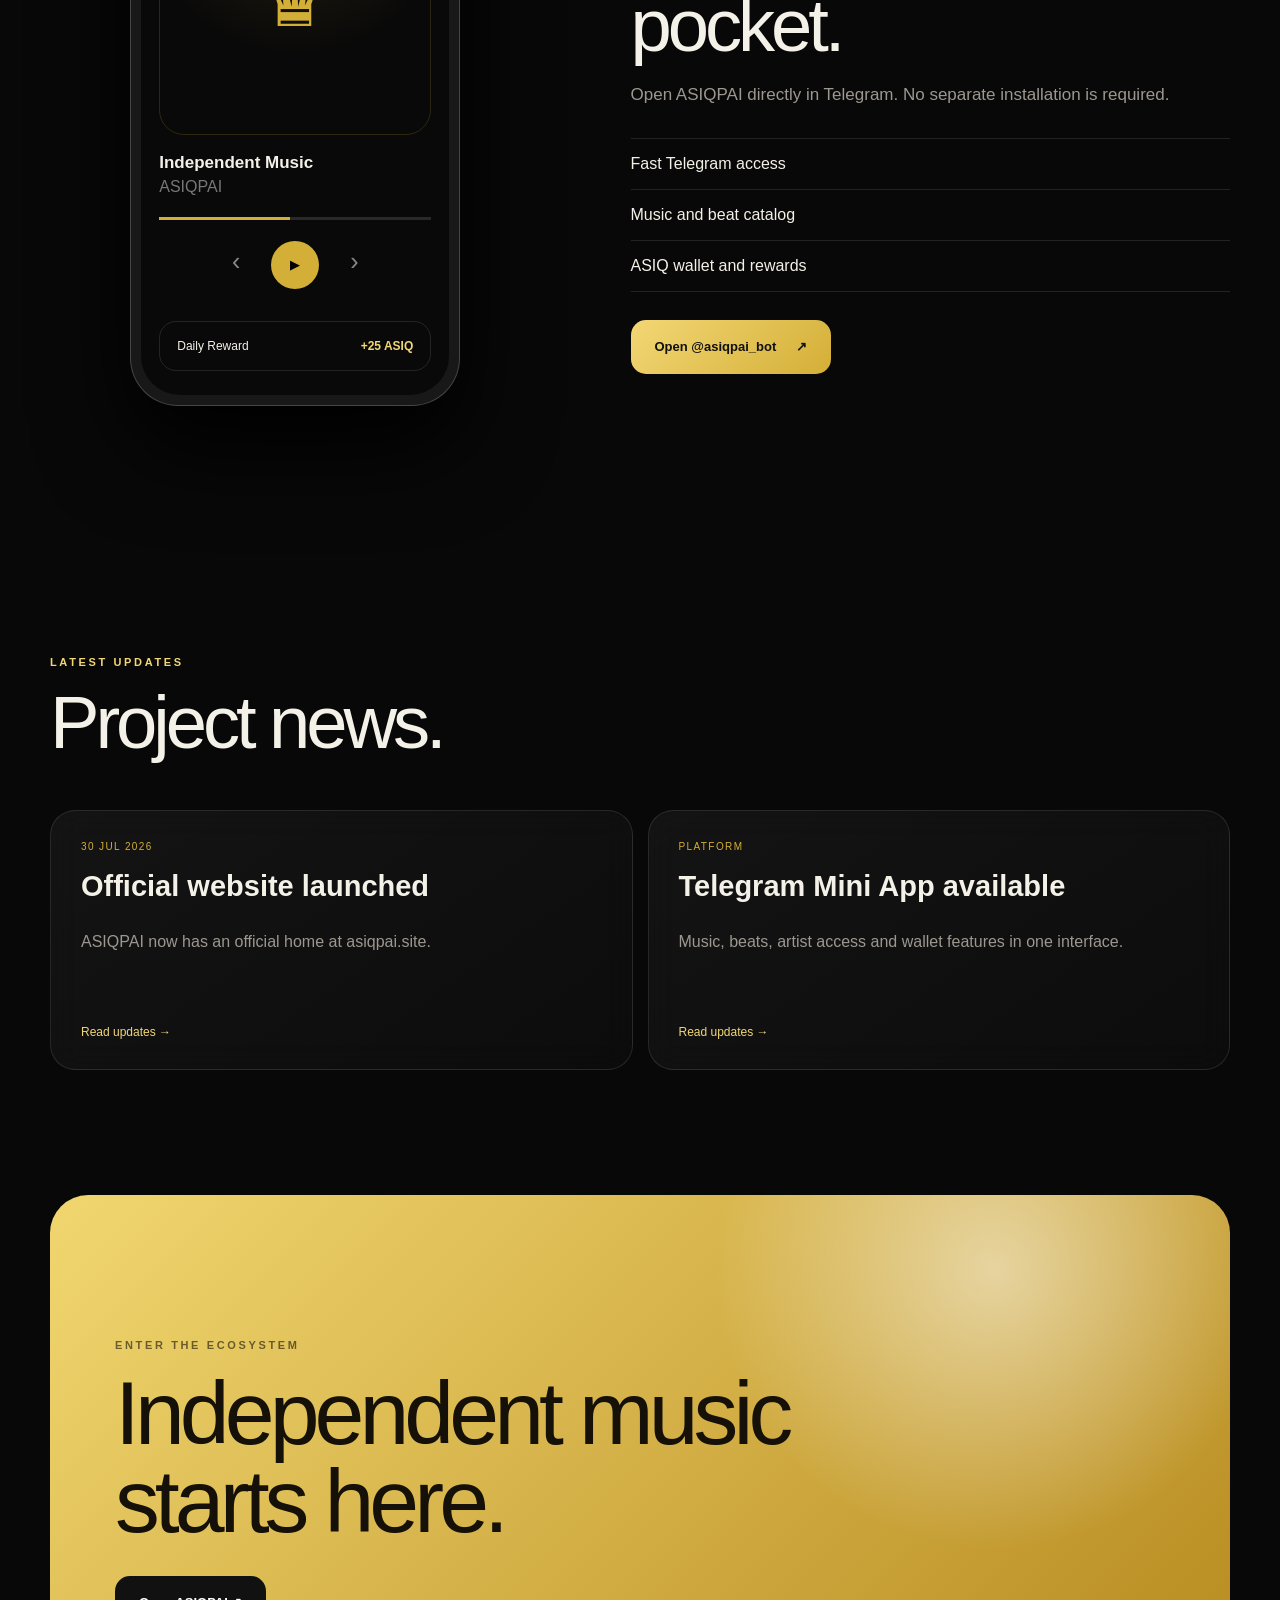
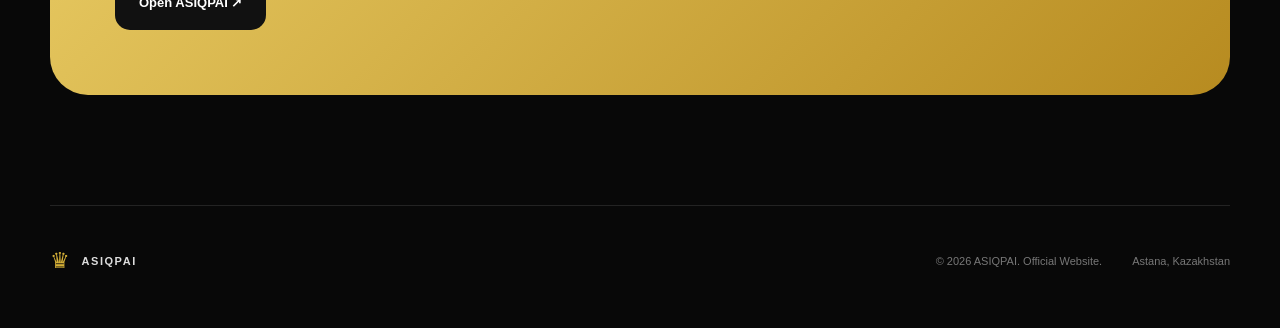
==== commit 105f8cee: "Add files via upload" ====
--- a/index.html
+++ b/index.html
@@ -27,10 +27,7 @@
   <nav>
     <a href="index.html#about">About</a>
     <a href="index.html#platform">Platform</a>
-    <a href="news.html">News</a>
-    <a href="roadmap.html">Roadmap</a>
-    <a href="press.html">Press</a>
-  </nav>
+      </nav>
   <a class="mini-link" href="https://t.me/asiqpai_bot" target="_blank" rel="noopener">Open Mini App</a>
 </header>
 
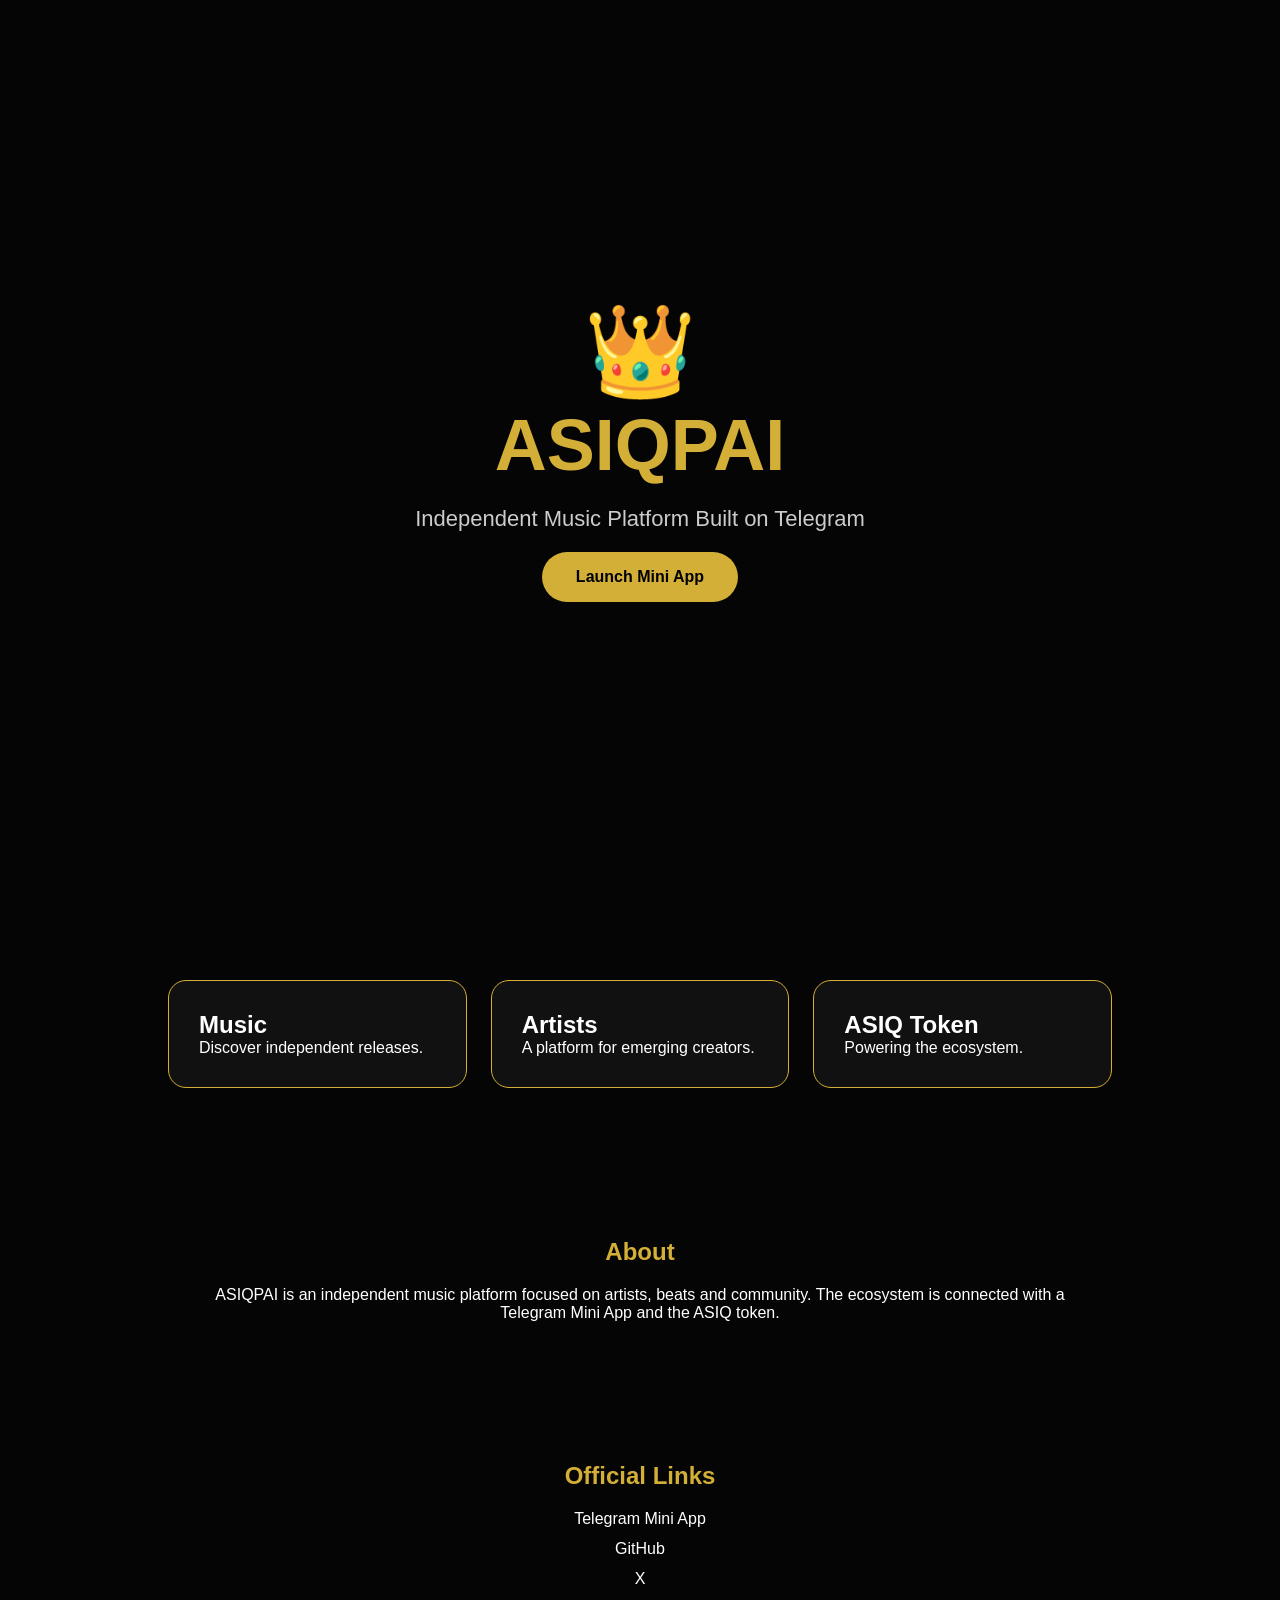
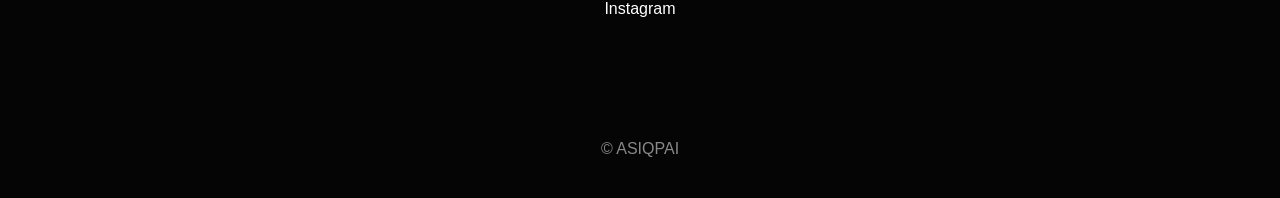
==== commit 6c64777a: "Add files via upload" ====
--- a/index.html
+++ b/index.html
@@ -1,125 +1,38 @@
 <!DOCTYPE html>
 <html lang="en">
 <head>
-
-  <meta charset="UTF-8">
-  <meta name="viewport" content="width=device-width, initial-scale=1.0">
-  <meta name="theme-color" content="#080808">
-  <link rel="icon" href="images/favicon.svg" type="image/svg+xml">
-  <link rel="stylesheet" href="css/style.css">
-
-  <title>ASIQPAI — Independent Music Platform</title>
-  <meta name="description" content="ASIQPAI is an independent music platform for music, beats, artists and the ASIQ ecosystem inside Telegram.">
-  <link rel="canonical" href="https://asiqpai.site/">
-  <meta property="og:title" content="ASIQPAI — Independent Music Platform">
-  <meta property="og:description" content="Music, beats, artists and ASIQ inside Telegram.">
-  <meta property="og:type" content="website">
-  <meta property="og:url" content="https://asiqpai.site/">
-  <meta property="og:image" content="https://asiqpai.site/images/og-cover.svg">
-  <meta name="twitter:card" content="summary_large_image">
+<meta charset="UTF-8">
+<meta name="viewport" content="width=device-width,initial-scale=1">
+<title>ASIQPAI</title>
+<link rel="stylesheet" href="style.css">
 </head>
 <body>
-<canvas id="particles"></canvas>
+<section class="hero">
+<div class="logo">👑</div>
+<h1>ASIQPAI</h1>
+<p class="tag">Independent Music Platform Built on Telegram</p>
+<a class="btn" href="https://t.me/asiqpai_bot">Launch Mini App</a>
+</section>
 
-<header class="header">
-  <a class="brand" href="index.html"><span>♛</span>ASIQPAI</a>
-  <button class="menu" aria-label="Open menu" aria-expanded="false"><i></i><i></i></button>
-  <nav>
-    <a href="index.html#about">About</a>
-    <a href="index.html#platform">Platform</a>
-      </nav>
-  <a class="mini-link" href="https://t.me/asiqpai_bot" target="_blank" rel="noopener">Open Mini App</a>
-</header>
+<section class="cards">
+<div class="card"><h2>Music</h2><p>Discover independent releases.</p></div>
+<div class="card"><h2>Artists</h2><p>A platform for emerging creators.</p></div>
+<div class="card"><h2>ASIQ Token</h2><p>Powering the ecosystem.</p></div>
+</section>
 
-<main>
-  <section class="hero">
-    <div class="hero-copy reveal">
-      <p class="eyebrow">Independent Music Platform</p>
-      <h1>The future of<br><span>independent music.</span></h1>
-      <p class="lead">Discover music, license beats, join as an artist and use the ASIQ ecosystem directly through Telegram.</p>
-      <div class="actions">
-        <a class="btn gold" href="https://t.me/asiqpai_bot" target="_blank" rel="noopener">Open Mini App <b>↗</b></a>
-        <a class="btn ghost" href="#about">Explore Platform</a>
-      </div>
-      <div class="official"><i></i> Official ASIQPAI website · <a href="https://t.me/asiqpai_bot" target="_blank" rel="noopener">@asiqpai_bot</a></div>
-    </div>
-    <div class="orbit" aria-hidden="true">
-      <div class="ring one"></div><div class="ring two"></div><div class="core">♛</div>
-    </div>
-  </section>
+<section class="about">
+<h2>About</h2>
+<p>ASIQPAI is an independent music platform focused on artists, beats and community. The ecosystem is connected with a Telegram Mini App and the ASIQ token.</p>
+</section>
 
-  <section class="section" id="about">
-    <div class="heading reveal">
-      <p class="eyebrow">Why ASIQPAI</p>
-      <h2>A direct path between artists and listeners.</h2>
-    </div>
-    <div class="wide-panel reveal">
-      <div>
-        <span class="num">01</span>
-        <h3>Built inside Telegram</h3>
-      </div>
-      <p>ASIQPAI combines music discovery, beat licensing, artist onboarding, wallet access and rewards in one focused Telegram Mini App.</p>
-    </div>
-  </section>
+<section class="links">
+<h2>Official Links</h2>
+<a href="https://t.me/asiqpai_bot">Telegram Mini App</a>
+<a href="https://github.com/QazTrap/asiqpai">GitHub</a>
+<a href="https://x.com/asiqpai">X</a>
+<a href="https://instagram.com/asiqpai">Instagram</a>
+</section>
 
-  <section class="section" id="platform">
-    <div class="heading reveal">
-      <p class="eyebrow">Platform</p>
-      <h2>Everything essential.<br>Nothing unnecessary.</h2>
-    </div>
-    <div class="panels">
-      <article class="panel reveal"><span>01</span><div><h3>Music Player</h3><p>Independent tracks and instrumentals in a mobile-first listening experience.</p></div><b>♪</b></article>
-      <article class="panel reveal"><span>02</span><div><h3>Beat Store</h3><p>Browse available instrumentals and purchase beats through the Mini App.</p></div><b>◉</b></article>
-      <article class="panel reveal"><span>03</span><div><h3>Artist Access</h3><p>Apply to join the platform and submit music for moderation.</p></div><b>◎</b></article>
-      <article class="panel reveal"><span>04</span><div><h3>ASIQ Ecosystem</h3><p>Platform utility for rewards, artist access and beat purchases.</p></div><b>♛</b></article>
-    </div>
-  </section>
-
-  <section class="section split">
-    <div class="phone reveal">
-      <div class="screen">
-        <small>ASIQPAI</small>
-        <div class="cover">♛</div>
-        <h4>Independent Music</h4>
-        <p>ASIQPAI</p>
-        <div class="progress"><i></i></div>
-        <div class="controls">‹ <button>▶</button> ›</div>
-        <div class="reward"><span>Daily Reward</span><strong>+25 ASIQ</strong></div>
-      </div>
-    </div>
-    <div class="split-copy reveal">
-      <p class="eyebrow">Telegram Mini App</p>
-      <h2>Your music platform is already in your pocket.</h2>
-      <p>Open ASIQPAI directly in Telegram. No separate installation is required.</p>
-      <ul><li>Fast Telegram access</li><li>Music and beat catalog</li><li>ASIQ wallet and rewards</li></ul>
-      <a class="btn gold" href="https://t.me/asiqpai_bot" target="_blank" rel="noopener">Open @asiqpai_bot <b>↗</b></a>
-    </div>
-  </section>
-
-  <section class="section">
-    <div class="heading reveal">
-      <p class="eyebrow">Latest updates</p>
-      <h2>Project news.</h2>
-    </div>
-    <div class="news-grid">
-      <a class="news-card reveal" href="news.html"><time>30 JUL 2026</time><h3>Official website launched</h3><p>ASIQPAI now has an official home at asiqpai.site.</p><span>Read updates →</span></a>
-      <a class="news-card reveal" href="news.html"><time>PLATFORM</time><h3>Telegram Mini App available</h3><p>Music, beats, artist access and wallet features in one interface.</p><span>Read updates →</span></a>
-    </div>
-  </section>
-
-  <section class="section final reveal">
-    <p class="eyebrow">Enter the ecosystem</p>
-    <h2>Independent music starts here.</h2>
-    <a class="btn dark" href="https://t.me/asiqpai_bot" target="_blank" rel="noopener">Open ASIQPAI ↗</a>
-  </section>
-</main>
-
-<footer>
-  <div class="foot-brand"><span>♛</span><strong>ASIQPAI</strong></div>
-  <p>© 2026 ASIQPAI. Official Website.</p>
-  <p>Astana, Kazakhstan</p>
-</footer>
-<script src="js/app.js"></script>
-
+<footer>© ASIQPAI</footer>
 </body>
 </html>
--- a/style.css
+++ b/style.css
@@ -0,0 +1,14 @@
+
+*{margin:0;padding:0;box-sizing:border-box}
+body{font-family:Arial,sans-serif;background:#050505;color:#fff}
+.hero{min-height:100vh;display:flex;flex-direction:column;justify-content:center;align-items:center;text-align:center;padding:20px}
+.logo{font-size:90px}
+h1{font-size:72px;color:#d4af37}
+.tag{margin:20px 0;font-size:22px;color:#ccc}
+.btn{background:#d4af37;color:#000;padding:16px 34px;border-radius:999px;text-decoration:none;font-weight:bold}
+.cards{display:grid;grid-template-columns:repeat(auto-fit,minmax(220px,1fr));gap:24px;padding:80px 10%;max-width:1200px;margin:auto}
+.card{border:1px solid #d4af37;border-radius:18px;padding:30px;background:#111}
+.about,.links{max-width:900px;margin:auto;padding:70px 20px;text-align:center}
+.about h2,.links h2{color:#d4af37;margin-bottom:20px}
+.links a{display:block;color:#fff;text-decoration:none;margin:12px 0}
+footer{text-align:center;padding:40px;color:#888}
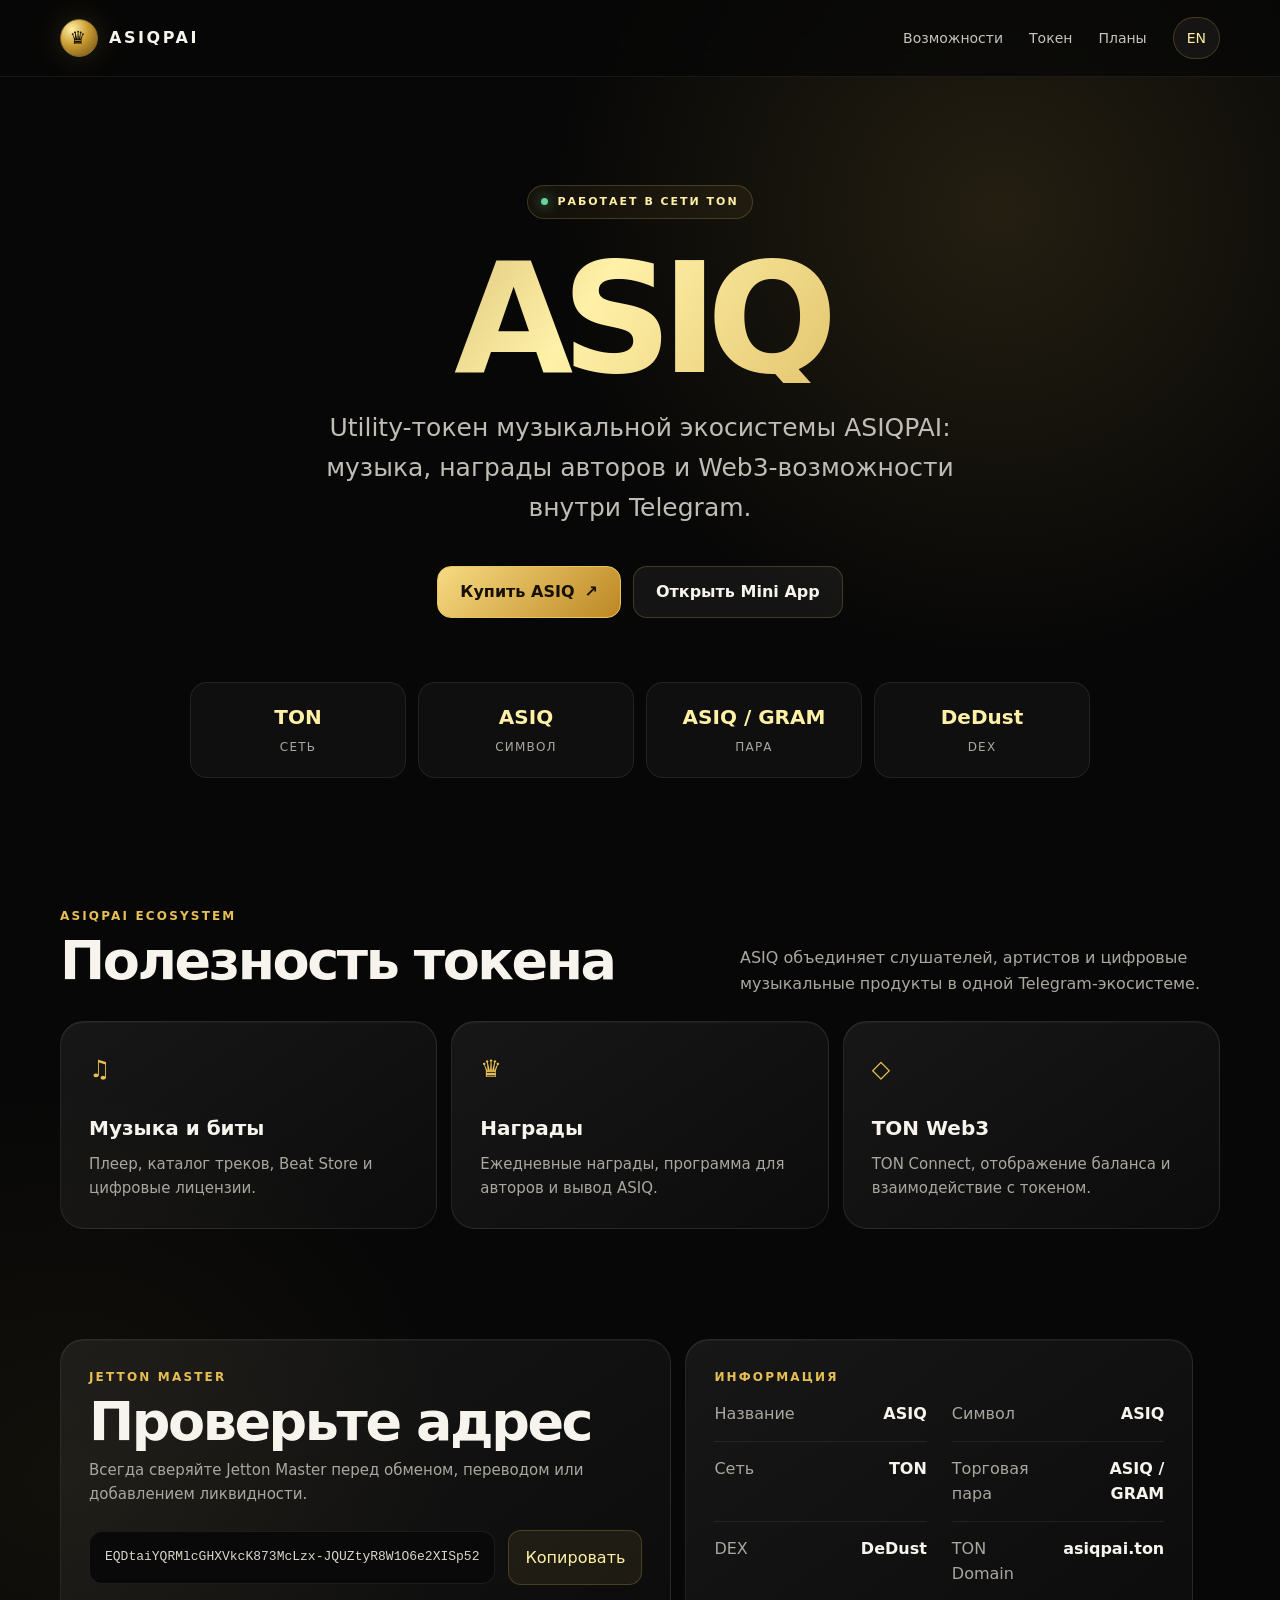
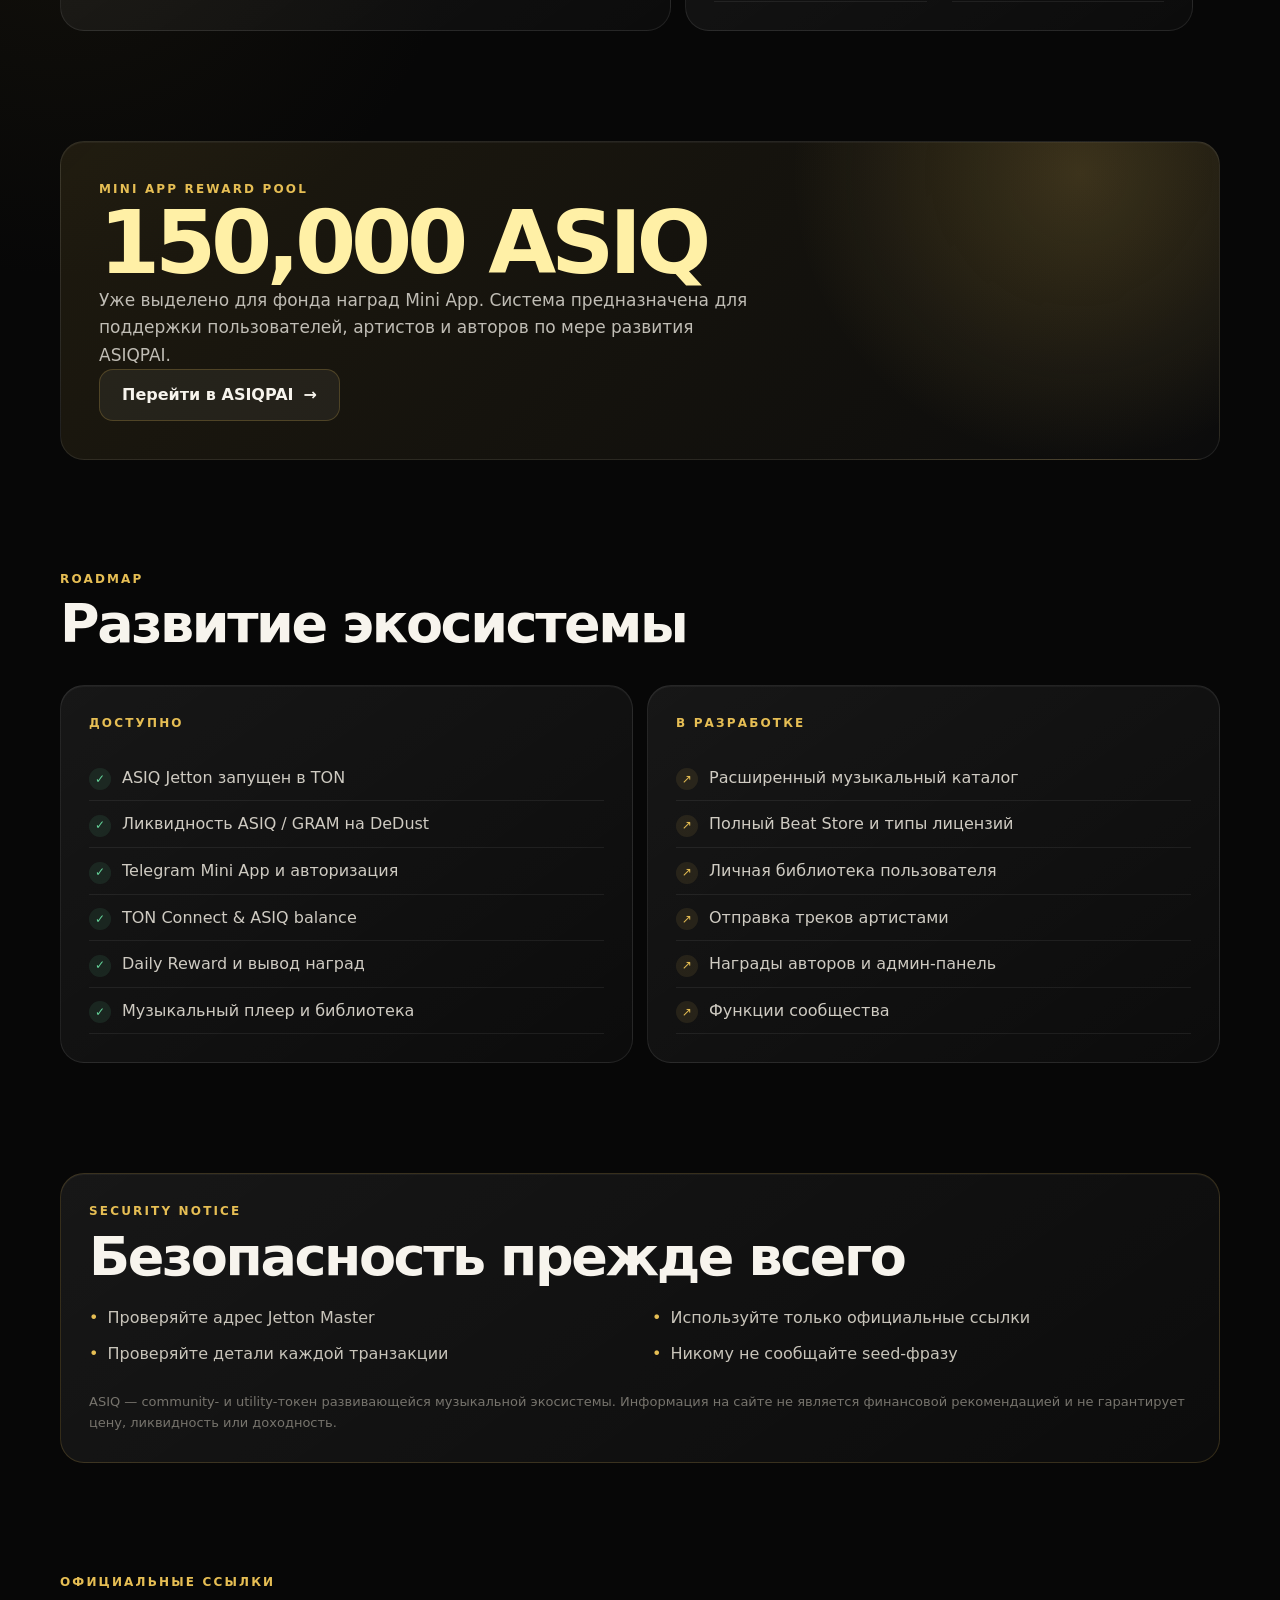
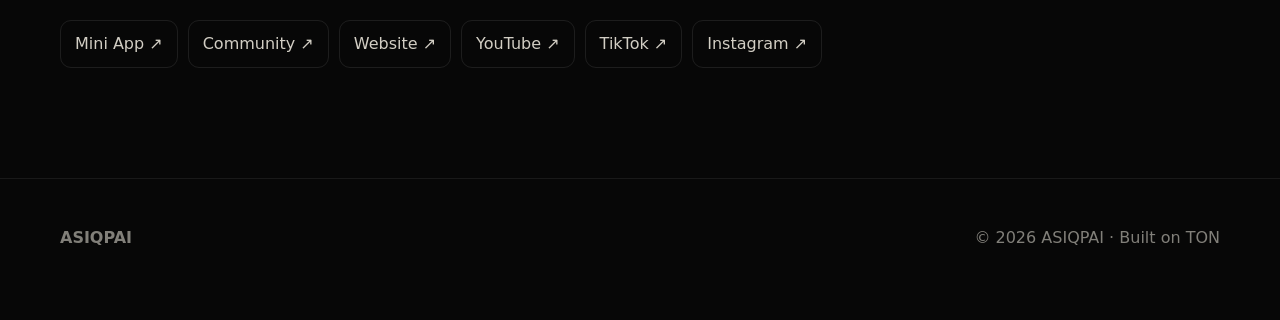
==== commit ff3495f3: "Rename ASIQ.html to index.html" ====
--- a/index.html
+++ b/index.html
@@ -1,38 +1,304 @@
-<!DOCTYPE html>
-<html lang="en">
+<!doctype html>
+<html lang="ru">
 <head>
-<meta charset="UTF-8">
-<meta name="viewport" content="width=device-width,initial-scale=1">
-<title>ASIQPAI</title>
-<link rel="stylesheet" href="style.css">
+  <meta charset="utf-8">
+  <meta name="viewport" content="width=device-width,initial-scale=1">
+  <meta name="theme-color" content="#080808">
+  <meta name="description" content="ASIQ — utility-токен музыкальной экосистемы ASIQPAI в сети TON.">
+  <meta property="og:title" content="ASIQ — ASIQPAI Utility Token">
+  <meta property="og:description" content="Music, creator rewards and Web3 utility on TON.">
+  <meta property="og:type" content="website">
+  <title>ASIQ — ASIQPAI Utility Token</title>
+  <style>
+    :root{
+      --bg:#070707;--panel:rgba(255,255,255,.055);--panel2:rgba(255,255,255,.085);
+      --line:rgba(230,190,84,.22);--gold:#e6be54;--gold2:#fff0a6;
+      --text:#f7f4ed;--muted:#aaa79f;--green:#65d39a;--radius:24px;
+    }
+    *{box-sizing:border-box}
+    html{scroll-behavior:smooth}
+    body{
+      margin:0;color:var(--text);background:
+        radial-gradient(circle at 78% 6%,rgba(230,190,84,.13),transparent 28rem),
+        radial-gradient(circle at 5% 42%,rgba(83,70,34,.15),transparent 25rem),var(--bg);
+      font-family:Inter,ui-sans-serif,system-ui,-apple-system,BlinkMacSystemFont,"Segoe UI",sans-serif;
+      line-height:1.6;overflow-x:hidden
+    }
+    body:before{
+      content:"";position:fixed;inset:0;pointer-events:none;opacity:.15;
+      background-image:linear-gradient(rgba(255,255,255,.025) 1px,transparent 1px),
+      linear-gradient(90deg,rgba(255,255,255,.025) 1px,transparent 1px);
+      background-size:56px 56px;mask-image:linear-gradient(to bottom,#000,transparent 75%)
+    }
+    a{color:inherit;text-decoration:none}
+    button{font:inherit}
+    .wrap{width:min(1160px,calc(100% - 36px));margin:auto}
+    .nav{
+      position:sticky;top:0;z-index:20;border-bottom:1px solid rgba(255,255,255,.07);
+      background:rgba(7,7,7,.76);backdrop-filter:blur(18px)
+    }
+    .nav-inner{height:76px;display:flex;align-items:center;justify-content:space-between;gap:24px}
+    .brand{display:flex;align-items:center;gap:11px;font-weight:900;letter-spacing:.16em}
+    .coin{
+      display:grid;place-items:center;width:38px;height:38px;border:1px solid #856a2d;border-radius:50%;
+      background:radial-gradient(circle at 30% 25%,#fff0a4,#c99b32 45%,#6a4b14);
+      color:#171003;font-size:18px;box-shadow:0 0 30px rgba(230,190,84,.18)
+    }
+    .links{display:flex;align-items:center;gap:26px;color:#c7c4bd;font-size:14px}
+    .links a:hover{color:var(--gold2)}
+    .lang{
+      border:1px solid var(--line);background:var(--panel);color:var(--gold2);
+      padding:9px 13px;border-radius:999px;cursor:pointer
+    }
+    .hero{padding:108px 0 74px;text-align:center}
+    .eyebrow{
+      display:inline-flex;gap:9px;align-items:center;padding:7px 13px;border:1px solid var(--line);
+      border-radius:999px;background:rgba(230,190,84,.06);color:var(--gold2);
+      text-transform:uppercase;letter-spacing:.18em;font-size:11px;font-weight:800
+    }
+    .dot{width:7px;height:7px;border-radius:50%;background:var(--green);box-shadow:0 0 14px var(--green)}
+    h1{font-size:clamp(68px,13vw,154px);line-height:.84;margin:35px 0 25px;letter-spacing:-.075em}
+    .gold{color:transparent;background:linear-gradient(125deg,#9a7123,#fff1a8 45%,#c08e27);background-clip:text}
+    .lead{max-width:700px;margin:0 auto;color:#c0bdb5;font-size:clamp(18px,2.3vw,25px)}
+    .actions{display:flex;justify-content:center;flex-wrap:wrap;gap:12px;margin-top:38px}
+    .btn{
+      min-height:52px;padding:0 22px;border-radius:14px;display:inline-flex;align-items:center;
+      justify-content:center;gap:10px;font-weight:800;border:1px solid var(--line);
+      background:var(--panel);transition:.2s ease
+    }
+    .btn:hover{transform:translateY(-2px);border-color:rgba(230,190,84,.55);background:var(--panel2)}
+    .btn.primary{color:#171003;background:linear-gradient(135deg,#f7db82,#bd8723);border-color:#e8c45f}
+    .stats{display:grid;grid-template-columns:repeat(4,1fr);gap:12px;margin:64px auto 0;max-width:900px}
+    .stat{padding:18px;border:1px solid rgba(255,255,255,.08);border-radius:17px;background:rgba(255,255,255,.035)}
+    .stat b{display:block;font-size:20px;color:var(--gold2)}
+    .stat span{font-size:12px;color:var(--muted);text-transform:uppercase;letter-spacing:.1em}
+    section{padding:55px 0}
+    .section-head{display:flex;align-items:end;justify-content:space-between;gap:30px;margin-bottom:25px}
+    .kicker{color:var(--gold);font-size:12px;font-weight:900;letter-spacing:.18em;text-transform:uppercase}
+    h2{font-size:clamp(32px,5vw,54px);line-height:1.05;letter-spacing:-.045em;margin:7px 0}
+    .section-head p{max-width:480px;color:var(--muted);margin:0}
+    .grid{display:grid;grid-template-columns:repeat(3,1fr);gap:14px}
+    .card{
+      position:relative;padding:28px;border:1px solid rgba(255,255,255,.085);border-radius:var(--radius);
+      background:linear-gradient(145deg,rgba(255,255,255,.065),rgba(255,255,255,.025));
+      box-shadow:inset 0 1px rgba(255,255,255,.045)
+    }
+    .card:hover{border-color:var(--line)}
+    .icon{font-size:24px;margin-bottom:23px;color:var(--gold)}
+    .card h3{font-size:20px;margin:0 0 8px}
+    .card p{color:var(--muted);margin:0;font-size:15px}
+    .token-card{display:grid;grid-template-columns:1.05fr .95fr;gap:14px}
+    .contract{display:flex;align-items:center;gap:13px;margin-top:24px}
+    code{font-family:"SFMono-Regular",Consolas,monospace}
+    .address{
+      min-width:0;flex:1;padding:15px;border-radius:13px;background:#090909;border:1px solid rgba(255,255,255,.08);
+      color:#dad6cb;white-space:nowrap;overflow:hidden;text-overflow:ellipsis;font-size:13px
+    }
+    .copy{
+      flex:none;border:1px solid var(--line);background:rgba(230,190,84,.08);color:var(--gold2);
+      border-radius:13px;padding:14px 16px;cursor:pointer
+    }
+    .info{display:grid;grid-template-columns:1fr 1fr;gap:0 25px}
+    .row{display:flex;justify-content:space-between;gap:20px;padding:14px 0;border-bottom:1px solid rgba(255,255,255,.07)}
+    .row span{color:var(--muted)}.row b{text-align:right}
+    .pool{
+      overflow:hidden;padding:38px;background:
+      radial-gradient(circle at 88% 10%,rgba(230,190,84,.2),transparent 18rem),
+      linear-gradient(135deg,rgba(230,190,84,.1),rgba(255,255,255,.025))
+    }
+    .pool-number{font-size:clamp(46px,8vw,88px);line-height:1;font-weight:900;letter-spacing:-.06em;color:var(--gold2)}
+    .pool p{max-width:670px;color:#c0bdb5;font-size:17px}
+    .roadmap{display:grid;grid-template-columns:1fr 1fr;gap:14px}
+    .roadmap ul{list-style:none;margin:22px 0 0;padding:0}
+    .roadmap li{padding:10px 0;border-bottom:1px solid rgba(255,255,255,.065);color:#cfcbc2}
+    .roadmap li:before{content:"✓";display:inline-grid;place-items:center;width:22px;height:22px;margin-right:11px;border-radius:50%;background:rgba(101,211,154,.1);color:var(--green);font-size:12px}
+    .roadmap .future li:before{content:"↗";background:rgba(230,190,84,.1);color:var(--gold)}
+    .notice{border-color:rgba(230,190,84,.18)}
+    .notice-list{display:grid;grid-template-columns:1fr 1fr;gap:10px 24px;margin-top:20px;color:#c8c4ba}
+    .notice-list span:before{content:"•";color:var(--gold);margin-right:9px}
+    .socials{display:flex;flex-wrap:wrap;gap:10px;margin-top:28px}
+    .socials a{padding:10px 14px;border:1px solid rgba(255,255,255,.09);border-radius:11px;color:#d2cec4}
+    .socials a:hover{border-color:var(--line);color:var(--gold2)}
+    footer{padding:46px 0 70px;color:#817f79;border-top:1px solid rgba(255,255,255,.07);margin-top:55px}
+    .footer-inner{display:flex;justify-content:space-between;gap:20px}
+    [data-lang="en"] .ru,[data-lang="ru"] .en{display:none}
+    @media(max-width:800px){
+      .links a:not(.lang){display:none}.hero{padding-top:75px}.stats{grid-template-columns:1fr 1fr}
+      .grid,.token-card,.roadmap{grid-template-columns:1fr}.section-head{display:block}
+      .section-head p{margin-top:14px}.info{grid-template-columns:1fr}.notice-list{grid-template-columns:1fr}
+    }
+    @media(max-width:480px){
+      .wrap{width:min(100% - 24px,1160px)}.nav-inner{height:66px}.brand{font-size:14px}
+      .hero{padding-bottom:46px}h1{font-size:72px}.stats{gap:8px}.stat{padding:14px 8px}
+      section{padding:38px 0}.card,.pool{padding:22px}.contract{align-items:stretch}.copy{padding:12px}
+      .footer-inner{display:block}.footer-inner span{display:block;margin-top:8px}
+    }
+  </style>
 </head>
-<body>
-<section class="hero">
-<div class="logo">👑</div>
-<h1>ASIQPAI</h1>
-<p class="tag">Independent Music Platform Built on Telegram</p>
-<a class="btn" href="https://t.me/asiqpai_bot">Launch Mini App</a>
-</section>
-
-<section class="cards">
-<div class="card"><h2>Music</h2><p>Discover independent releases.</p></div>
-<div class="card"><h2>Artists</h2><p>A platform for emerging creators.</p></div>
-<div class="card"><h2>ASIQ Token</h2><p>Powering the ecosystem.</p></div>
-</section>
-
-<section class="about">
-<h2>About</h2>
-<p>ASIQPAI is an independent music platform focused on artists, beats and community. The ecosystem is connected with a Telegram Mini App and the ASIQ token.</p>
-</section>
-
-<section class="links">
-<h2>Official Links</h2>
-<a href="https://t.me/asiqpai_bot">Telegram Mini App</a>
-<a href="https://github.com/QazTrap/asiqpai">GitHub</a>
-<a href="https://x.com/asiqpai">X</a>
-<a href="https://instagram.com/asiqpai">Instagram</a>
-</section>
-
-<footer>© ASIQPAI</footer>
+<body data-lang="ru">
+  <nav class="nav">
+    <div class="wrap nav-inner">
+      <a class="brand" href="#top"><span class="coin">♛</span><span>ASIQPAI</span></a>
+      <div class="links">
+        <a href="#utility"><span class="ru">Возможности</span><span class="en">Utility</span></a>
+        <a href="#token"><span class="ru">Токен</span><span class="en">Token</span></a>
+        <a href="#roadmap"><span class="ru">Планы</span><span class="en">Roadmap</span></a>
+        <button class="lang" id="langBtn" type="button">EN</button>
+      </div>
+    </div>
+  </nav>
+
+  <main id="top">
+    <header class="hero wrap">
+      <div class="eyebrow"><span class="dot"></span><span class="ru">Работает в сети TON</span><span class="en">Live on TON</span></div>
+      <h1 class="gold">ASIQ</h1>
+      <p class="lead ru">Utility-токен музыкальной экосистемы ASIQPAI: музыка, награды авторов и Web3-возможности внутри Telegram.</p>
+      <p class="lead en">The utility token powering the ASIQPAI music ecosystem: creator rewards, digital content and Web3 utility inside Telegram.</p>
+      <div class="actions">
+        <a class="btn primary" href="https://app.dedust.io/swap/GRAM/EQDtaiYQRMlcGHXVkcK873McLzx-JQUZtyR8W1O6e2XISp52" target="_blank" rel="noopener"><span class="ru">Купить ASIQ</span><span class="en">Buy ASIQ</span> ↗</a>
+        <a class="btn" href="https://t.me/asiqpai_bot" target="_blank" rel="noopener"><span class="ru">Открыть Mini App</span><span class="en">Open Mini App</span></a>
+      </div>
+      <div class="stats">
+        <div class="stat"><b>TON</b><span><span class="ru">Сеть</span><span class="en">Network</span></span></div>
+        <div class="stat"><b>ASIQ</b><span><span class="ru">Символ</span><span class="en">Symbol</span></span></div>
+        <div class="stat"><b>ASIQ / GRAM</b><span><span class="ru">Пара</span><span class="en">Pair</span></span></div>
+        <div class="stat"><b>DeDust</b><span>DEX</span></div>
+      </div>
+    </header>
+
+    <section id="utility">
+      <div class="wrap">
+        <div class="section-head">
+          <div><div class="kicker">ASIQPAI Ecosystem</div><h2><span class="ru">Полезность токена</span><span class="en">Token utility</span></h2></div>
+          <p class="ru">ASIQ объединяет слушателей, артистов и цифровые музыкальные продукты в одной Telegram-экосистеме.</p>
+          <p class="en">ASIQ connects listeners, artists and digital music products in one Telegram ecosystem.</p>
+        </div>
+        <div class="grid">
+          <article class="card"><div class="icon">♫</div><h3><span class="ru">Музыка и биты</span><span class="en">Music & beats</span></h3><p class="ru">Плеер, каталог треков, Beat Store и цифровые лицензии.</p><p class="en">Player, track library, Beat Store and digital licenses.</p></article>
+          <article class="card"><div class="icon">♛</div><h3><span class="ru">Награды</span><span class="en">Rewards</span></h3><p class="ru">Ежедневные награды, программа для авторов и вывод ASIQ.</p><p class="en">Daily rewards, creator incentives and ASIQ withdrawals.</p></article>
+          <article class="card"><div class="icon">◇</div><h3><span class="ru">TON Web3</span><span class="en">TON Web3</span></h3><p class="ru">TON Connect, отображение баланса и взаимодействие с токеном.</p><p class="en">TON Connect, token balance display and wallet utility.</p></article>
+        </div>
+      </div>
+    </section>
+
+    <section id="token">
+      <div class="wrap token-card">
+        <article class="card">
+          <div class="kicker">Jetton Master</div>
+          <h2><span class="ru">Проверьте адрес</span><span class="en">Verify the address</span></h2>
+          <p class="ru">Всегда сверяйте Jetton Master перед обменом, переводом или добавлением ликвидности.</p>
+          <p class="en">Always verify the Jetton Master before swapping, transferring or adding liquidity.</p>
+          <div class="contract">
+            <code class="address" id="address">EQDtaiYQRMlcGHXVkcK873McLzx-JQUZtyR8W1O6e2XISp52</code>
+            <button class="copy" id="copyBtn" type="button"><span class="ru">Копировать</span><span class="en">Copy</span></button>
+          </div>
+        </article>
+        <article class="card">
+          <div class="kicker"><span class="ru">Информация</span><span class="en">Information</span></div>
+          <div class="info">
+            <div class="row"><span><span class="ru">Название</span><span class="en">Name</span></span><b>ASIQ</b></div>
+            <div class="row"><span><span class="ru">Символ</span><span class="en">Symbol</span></span><b>ASIQ</b></div>
+            <div class="row"><span><span class="ru">Сеть</span><span class="en">Network</span></span><b>TON</b></div>
+            <div class="row"><span><span class="ru">Торговая пара</span><span class="en">Liquidity pair</span></span><b>ASIQ / GRAM</b></div>
+            <div class="row"><span>DEX</span><b>DeDust</b></div>
+            <div class="row"><span>TON Domain</span><b>asiqpai.ton</b></div>
+          </div>
+        </article>
+      </div>
+    </section>
+
+    <section>
+      <div class="wrap">
+        <article class="card pool">
+          <div class="kicker">Mini App Reward Pool</div>
+          <div class="pool-number">150,000 ASIQ</div>
+          <p class="ru">Уже выделено для фонда наград Mini App. Система предназначена для поддержки пользователей, артистов и авторов по мере развития ASIQPAI.</p>
+          <p class="en">Already allocated to the Mini App reward pool, designed to support users, artists and creators as ASIQPAI develops.</p>
+          <a class="btn" href="https://t.me/asiqpai_bot" target="_blank" rel="noopener"><span class="ru">Перейти в ASIQPAI</span><span class="en">Enter ASIQPAI</span> →</a>
+        </article>
+      </div>
+    </section>
+
+    <section id="roadmap">
+      <div class="wrap">
+        <div class="section-head"><div><div class="kicker">Roadmap</div><h2><span class="ru">Развитие экосистемы</span><span class="en">Ecosystem progress</span></h2></div></div>
+        <div class="roadmap">
+          <article class="card">
+            <div class="kicker"><span class="ru">Доступно</span><span class="en">Available</span></div>
+            <ul>
+              <li><span class="ru">ASIQ Jetton запущен в TON</span><span class="en">ASIQ Jetton launched on TON</span></li>
+              <li><span class="ru">Ликвидность ASIQ / GRAM на DeDust</span><span class="en">ASIQ / GRAM liquidity on DeDust</span></li>
+              <li><span class="ru">Telegram Mini App и авторизация</span><span class="en">Telegram Mini App and authentication</span></li>
+              <li>TON Connect & ASIQ balance</li>
+              <li><span class="ru">Daily Reward и вывод наград</span><span class="en">Daily Reward and withdrawal flow</span></li>
+              <li><span class="ru">Музыкальный плеер и библиотека</span><span class="en">Music player and track library</span></li>
+            </ul>
+          </article>
+          <article class="card future">
+            <div class="kicker"><span class="ru">В разработке</span><span class="en">In development</span></div>
+            <ul>
+              <li><span class="ru">Расширенный музыкальный каталог</span><span class="en">Expanded music catalogue</span></li>
+              <li><span class="ru">Полный Beat Store и типы лицензий</span><span class="en">Full Beat Store and license types</span></li>
+              <li><span class="ru">Личная библиотека пользователя</span><span class="en">Personal user library</span></li>
+              <li><span class="ru">Отправка треков артистами</span><span class="en">Artist track submissions</span></li>
+              <li><span class="ru">Награды авторов и админ-панель</span><span class="en">Creator rewards and admin dashboard</span></li>
+              <li><span class="ru">Функции сообщества</span><span class="en">Community features</span></li>
+            </ul>
+          </article>
+        </div>
+      </div>
+    </section>
+
+    <section>
+      <div class="wrap">
+        <article class="card notice">
+          <div class="kicker">Security Notice</div>
+          <h2><span class="ru">Безопасность прежде всего</span><span class="en">Security comes first</span></h2>
+          <div class="notice-list">
+            <span class="ru">Проверяйте адрес Jetton Master</span><span class="en">Verify the Jetton Master address</span>
+            <span class="ru">Используйте только официальные ссылки</span><span class="en">Use official ASIQPAI links only</span>
+            <span class="ru">Проверяйте детали каждой транзакции</span><span class="en">Review every transaction</span>
+            <span class="ru">Никому не сообщайте seed-фразу</span><span class="en">Never share your seed phrase</span>
+          </div>
+          <p style="color:#77746d;margin-top:26px;font-size:13px"><span class="ru">ASIQ — community- и utility-токен развивающейся музыкальной экосистемы. Информация на сайте не является финансовой рекомендацией и не гарантирует цену, ликвидность или доходность.</span><span class="en">ASIQ is a community and utility token for a developing music ecosystem. This information is not financial advice and does not guarantee price, liquidity or returns.</span></p>
+        </article>
+      </div>
+    </section>
+
+    <section>
+      <div class="wrap">
+        <div class="kicker"><span class="ru">Официальные ссылки</span><span class="en">Official links</span></div>
+        <div class="socials">
+          <a href="https://t.me/asiqpai_bot" target="_blank" rel="noopener">Mini App ↗</a>
+          <a href="https://t.me/asiqpaihub" target="_blank" rel="noopener">Community ↗</a>
+          <a href="https://qaztrap.github.io/asiqpai/" target="_blank" rel="noopener">Website ↗</a>
+          <a href="https://youtube.com/@asiqpai" target="_blank" rel="noopener">YouTube ↗</a>
+          <a href="https://www.tiktok.com/@asiqpai" target="_blank" rel="noopener">TikTok ↗</a>
+          <a href="https://www.instagram.com/asiqpai" target="_blank" rel="noopener">Instagram ↗</a>
+        </div>
+      </div>
+    </section>
+  </main>
+
+  <footer>
+    <div class="wrap footer-inner"><b>ASIQPAI</b><span>© 2026 ASIQPAI · Built on TON</span></div>
+  </footer>
+
+  <script>
+    const body=document.body,langBtn=document.getElementById("langBtn");
+    langBtn.addEventListener("click",()=>{
+      const next=body.dataset.lang==="ru"?"en":"ru";
+      body.dataset.lang=next;document.documentElement.lang=next;
+      langBtn.textContent=next==="ru"?"EN":"RU";
+    });
+    document.getElementById("copyBtn").addEventListener("click",async function(){
+      const value=document.getElementById("address").textContent;
+      try{await navigator.clipboard.writeText(value)}
+      catch(e){const t=document.createElement("textarea");t.value=value;document.body.appendChild(t);t.select();document.execCommand("copy");t.remove()}
+      const old=this.innerHTML;
+      this.textContent=body.dataset.lang==="ru"?"Скопировано ✓":"Copied ✓";
+      setTimeout(()=>this.innerHTML=old,1600);
+    });
+  </script>
 </body>
-</html>+</html>
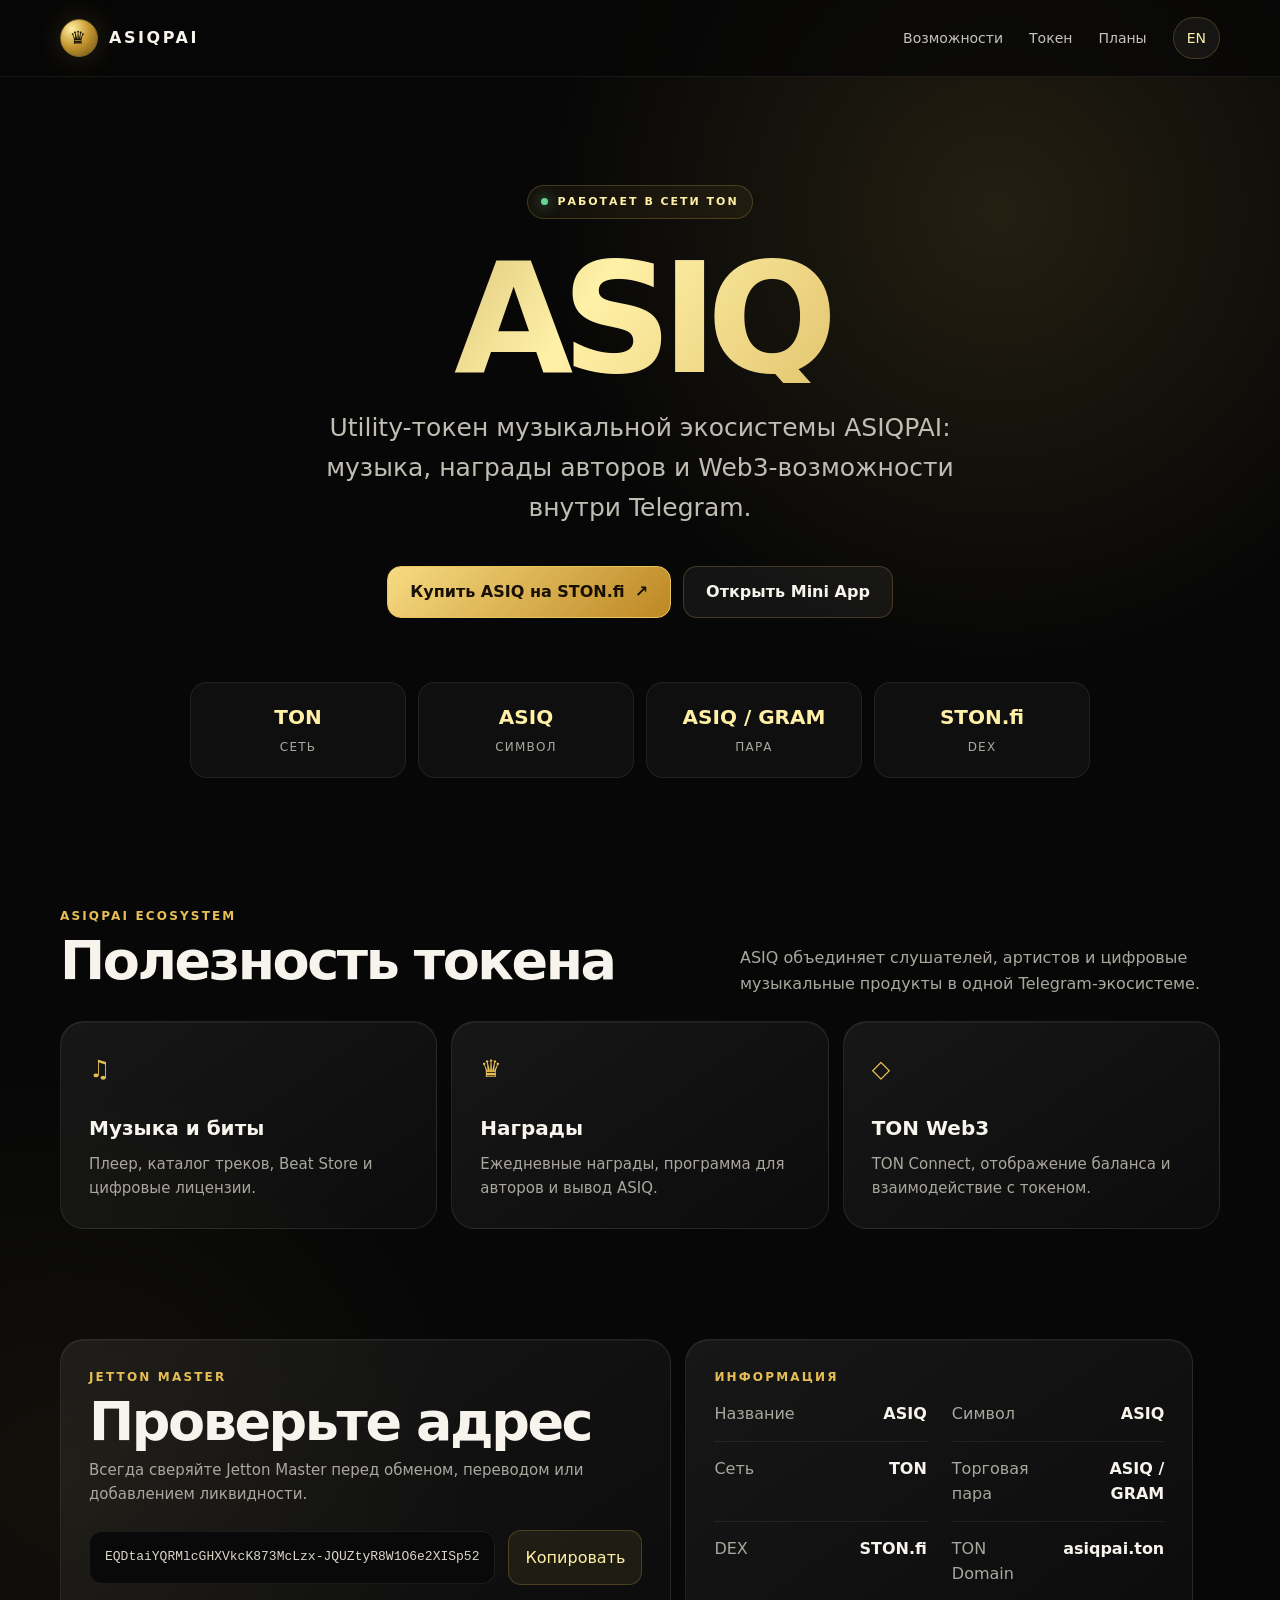
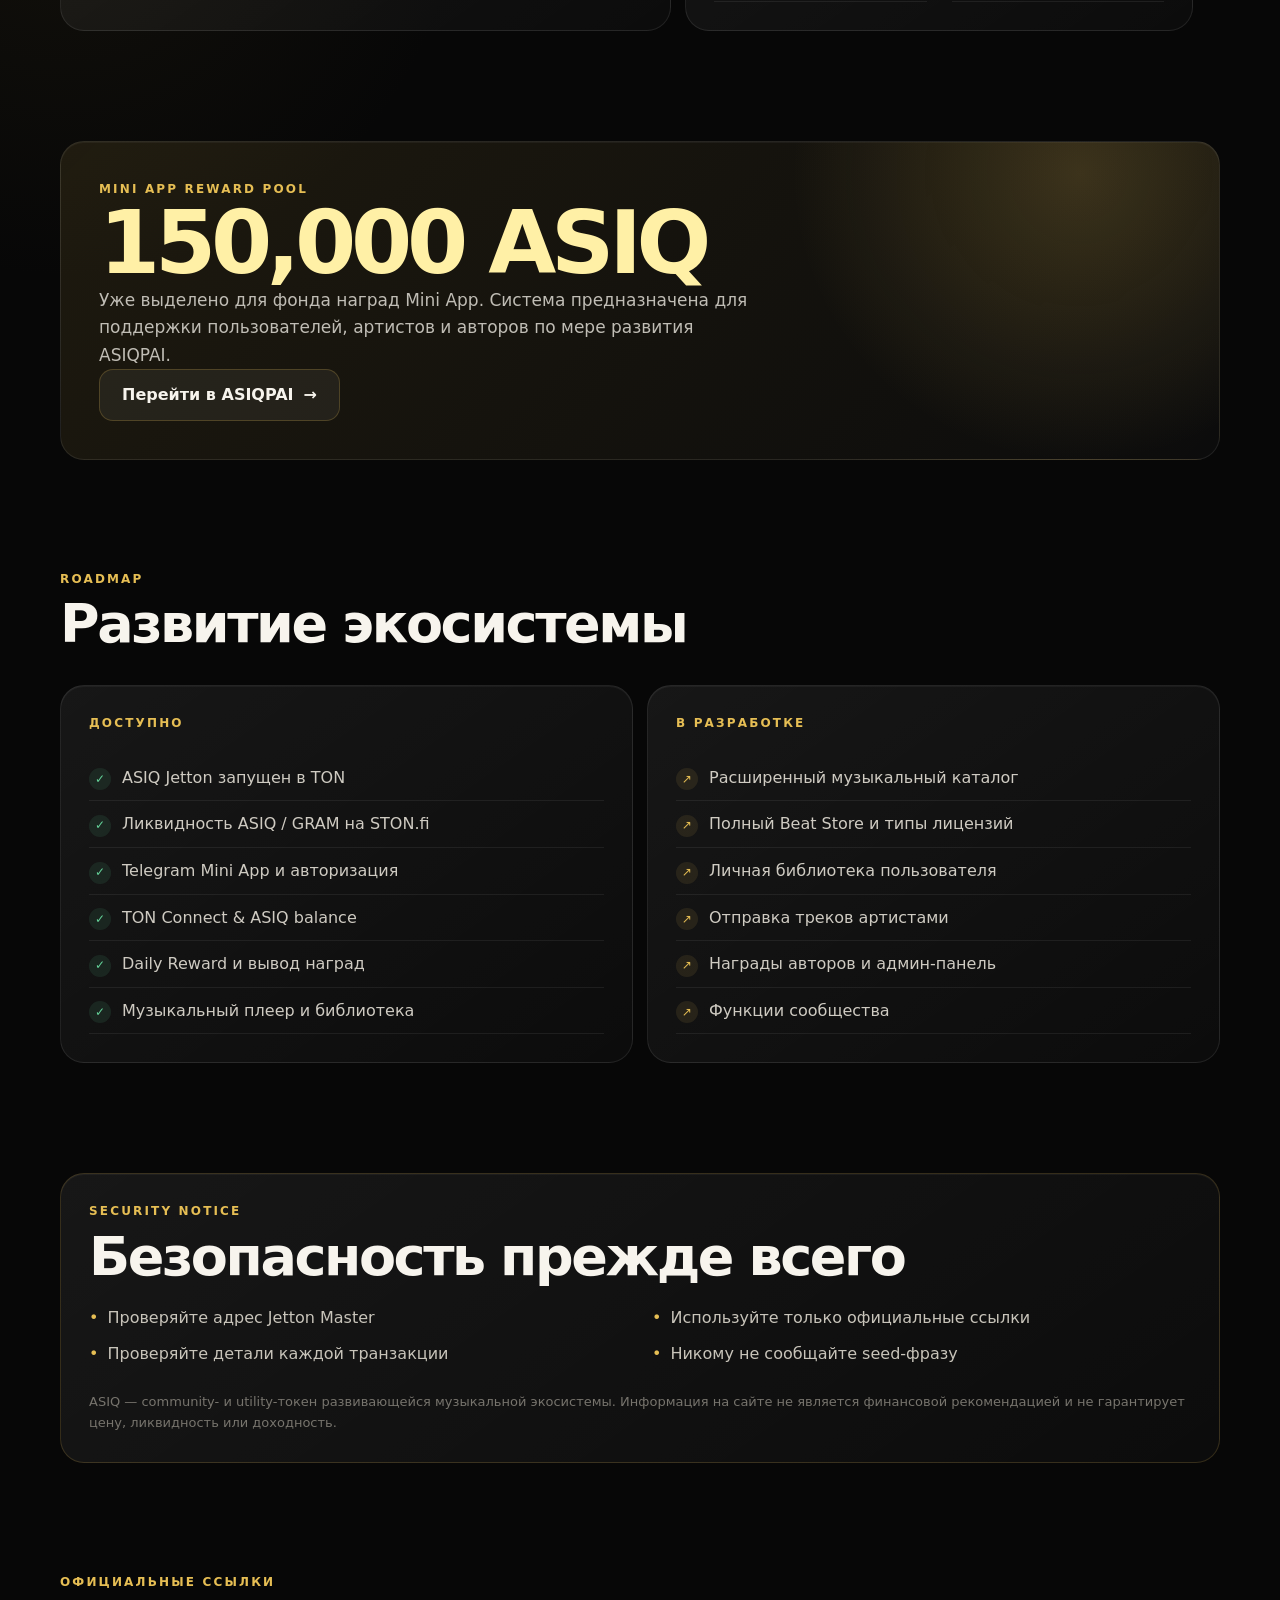
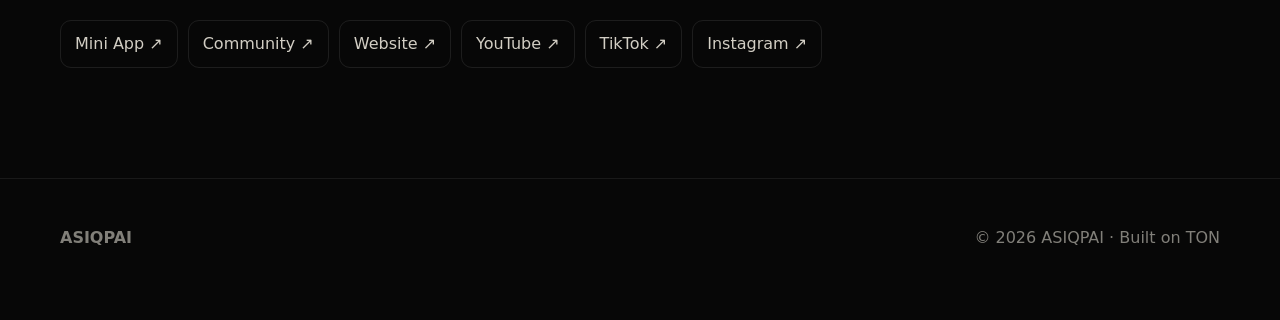
==== commit 6d8e30ac: "Update index.html" ====
--- a/index.html
+++ b/index.html
@@ -155,14 +155,14 @@
       <p class="lead ru">Utility-токен музыкальной экосистемы ASIQPAI: музыка, награды авторов и Web3-возможности внутри Telegram.</p>
       <p class="lead en">The utility token powering the ASIQPAI music ecosystem: creator rewards, digital content and Web3 utility inside Telegram.</p>
       <div class="actions">
-        <a class="btn primary" href="https://app.dedust.io/swap/GRAM/EQDtaiYQRMlcGHXVkcK873McLzx-JQUZtyR8W1O6e2XISp52" target="_blank" rel="noopener"><span class="ru">Купить ASIQ</span><span class="en">Buy ASIQ</span> ↗</a>
+        <a class="btn primary" href="https://app.ston.fi/swap?ft=GRAM&amp;tt=EQDtaiYQRMlcGHXVkcK873McLzx-JQUZtyR8W1O6e2XISp52" target="_blank" rel="noopener"><span class="ru">Купить ASIQ на STON.fi</span><span class="en">Buy ASIQ on STON.fi</span> ↗</a>
         <a class="btn" href="https://t.me/asiqpai_bot" target="_blank" rel="noopener"><span class="ru">Открыть Mini App</span><span class="en">Open Mini App</span></a>
       </div>
       <div class="stats">
         <div class="stat"><b>TON</b><span><span class="ru">Сеть</span><span class="en">Network</span></span></div>
         <div class="stat"><b>ASIQ</b><span><span class="ru">Символ</span><span class="en">Symbol</span></span></div>
         <div class="stat"><b>ASIQ / GRAM</b><span><span class="ru">Пара</span><span class="en">Pair</span></span></div>
-        <div class="stat"><b>DeDust</b><span>DEX</span></div>
+        <div class="stat"><b>STON.fi</b><span>DEX</span></div>
       </div>
     </header>
 
@@ -200,7 +200,7 @@
             <div class="row"><span><span class="ru">Символ</span><span class="en">Symbol</span></span><b>ASIQ</b></div>
             <div class="row"><span><span class="ru">Сеть</span><span class="en">Network</span></span><b>TON</b></div>
             <div class="row"><span><span class="ru">Торговая пара</span><span class="en">Liquidity pair</span></span><b>ASIQ / GRAM</b></div>
-            <div class="row"><span>DEX</span><b>DeDust</b></div>
+            <div class="row"><span>DEX</span><b>STON.fi</b></div>
             <div class="row"><span>TON Domain</span><b>asiqpai.ton</b></div>
           </div>
         </article>
@@ -227,7 +227,7 @@
             <div class="kicker"><span class="ru">Доступно</span><span class="en">Available</span></div>
             <ul>
               <li><span class="ru">ASIQ Jetton запущен в TON</span><span class="en">ASIQ Jetton launched on TON</span></li>
-              <li><span class="ru">Ликвидность ASIQ / GRAM на DeDust</span><span class="en">ASIQ / GRAM liquidity on DeDust</span></li>
+              <li><span class="ru">Ликвидность ASIQ / GRAM на STON.fi</span><span class="en">ASIQ / GRAM liquidity on STON.fi</span></li>
               <li><span class="ru">Telegram Mini App и авторизация</span><span class="en">Telegram Mini App and authentication</span></li>
               <li>TON Connect & ASIQ balance</li>
               <li><span class="ru">Daily Reward и вывод наград</span><span class="en">Daily Reward and withdrawal flow</span></li>
